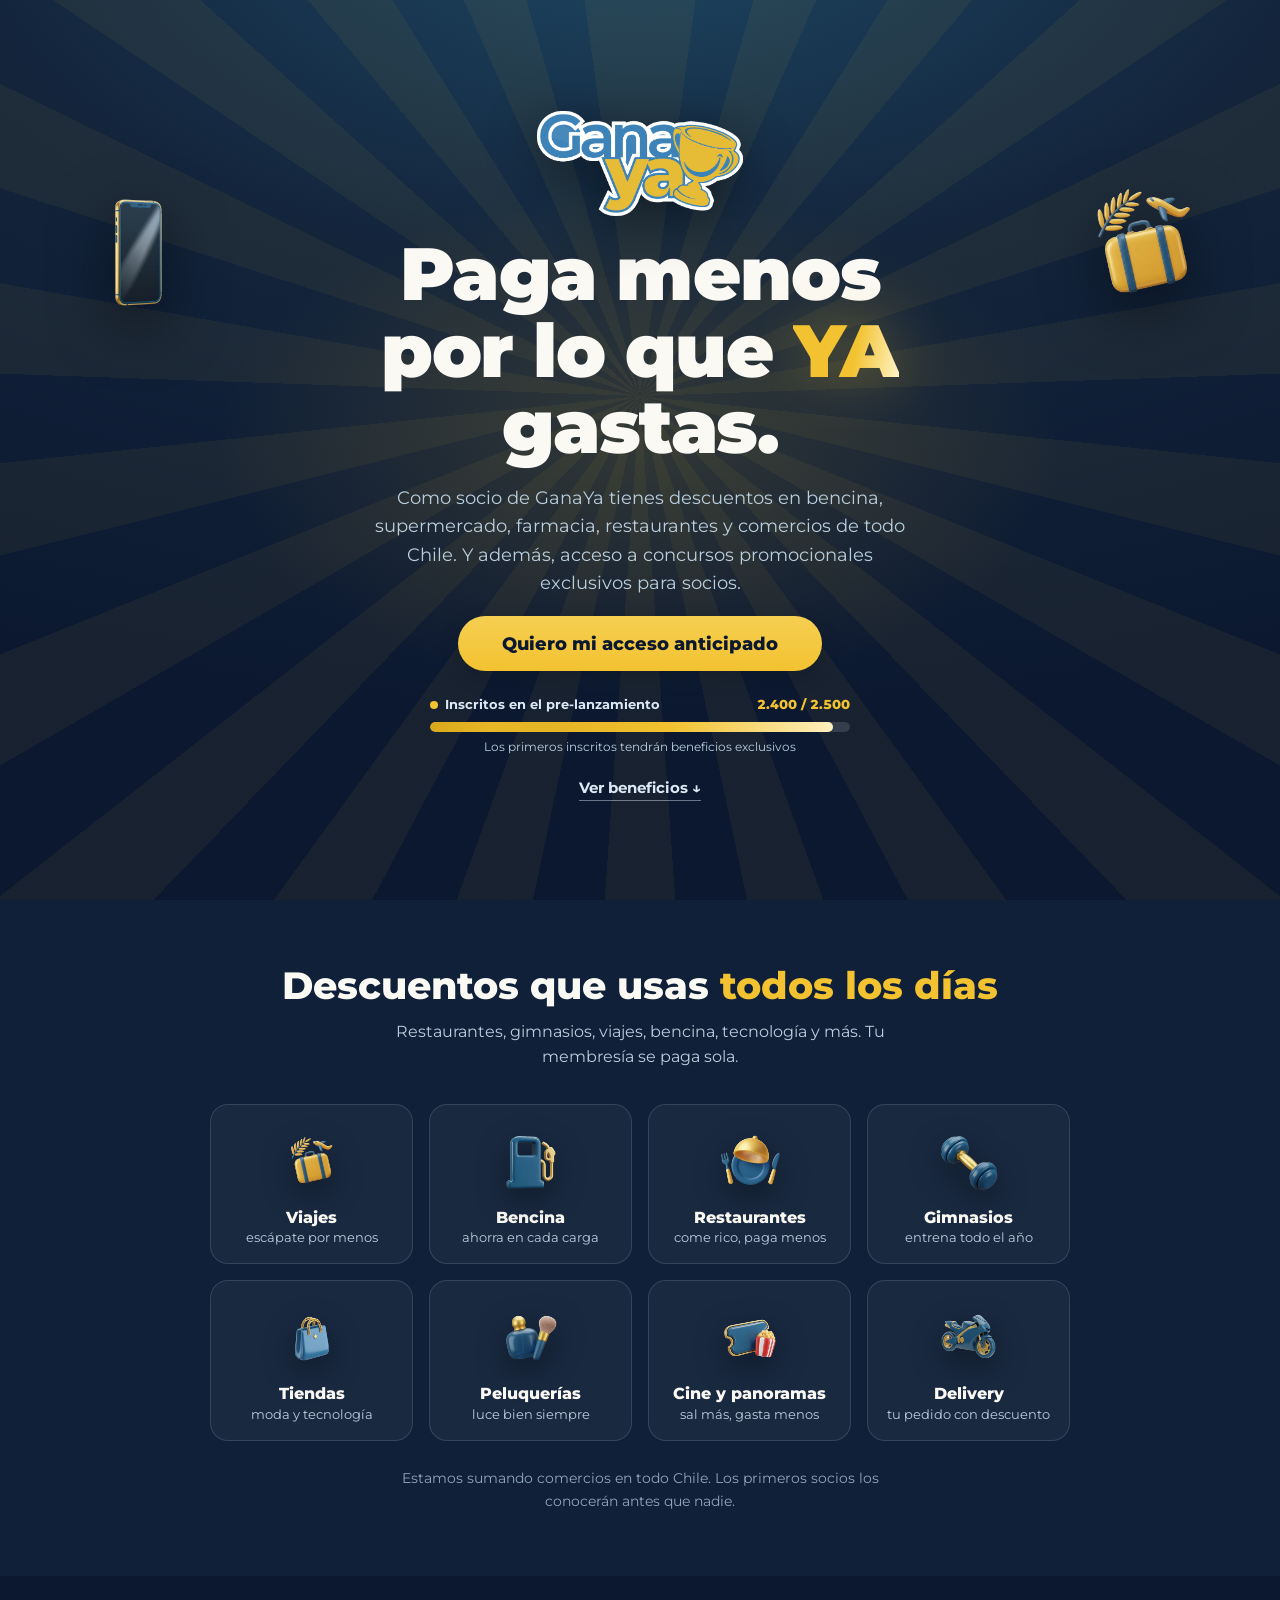
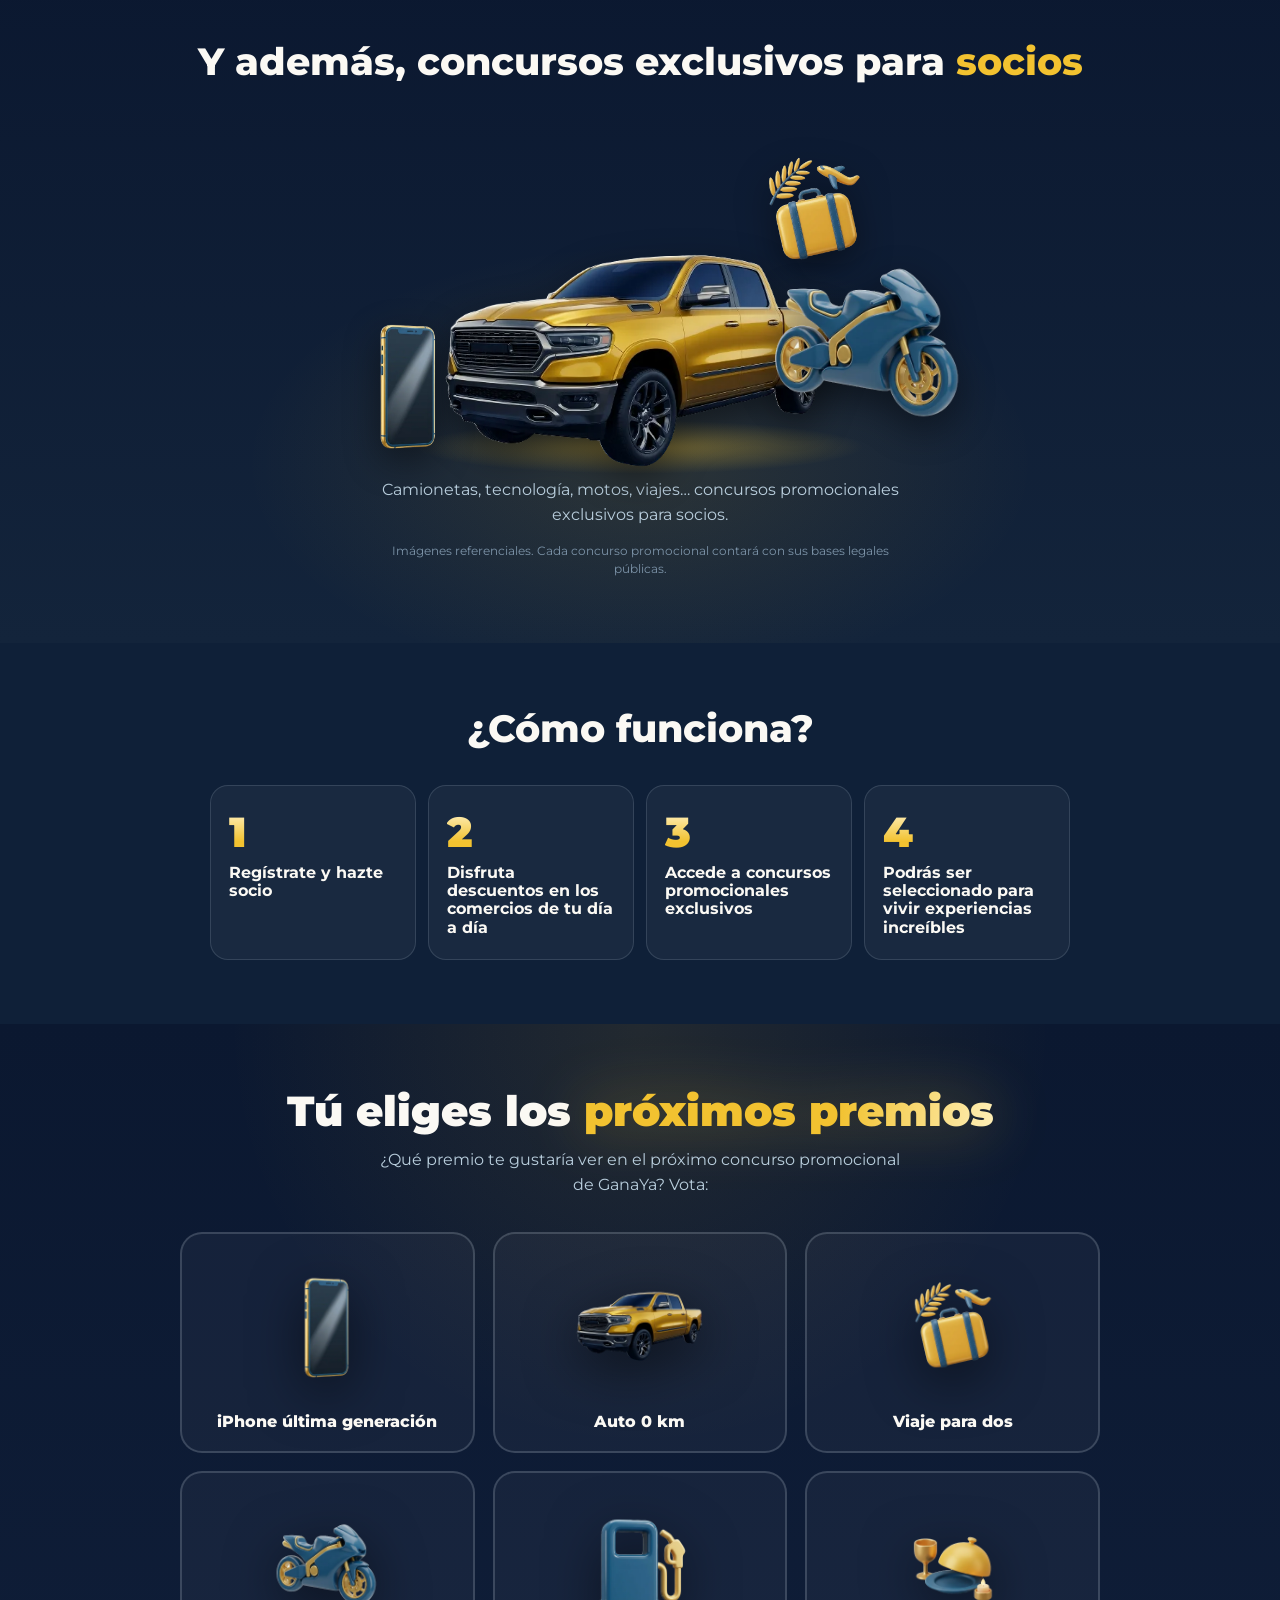
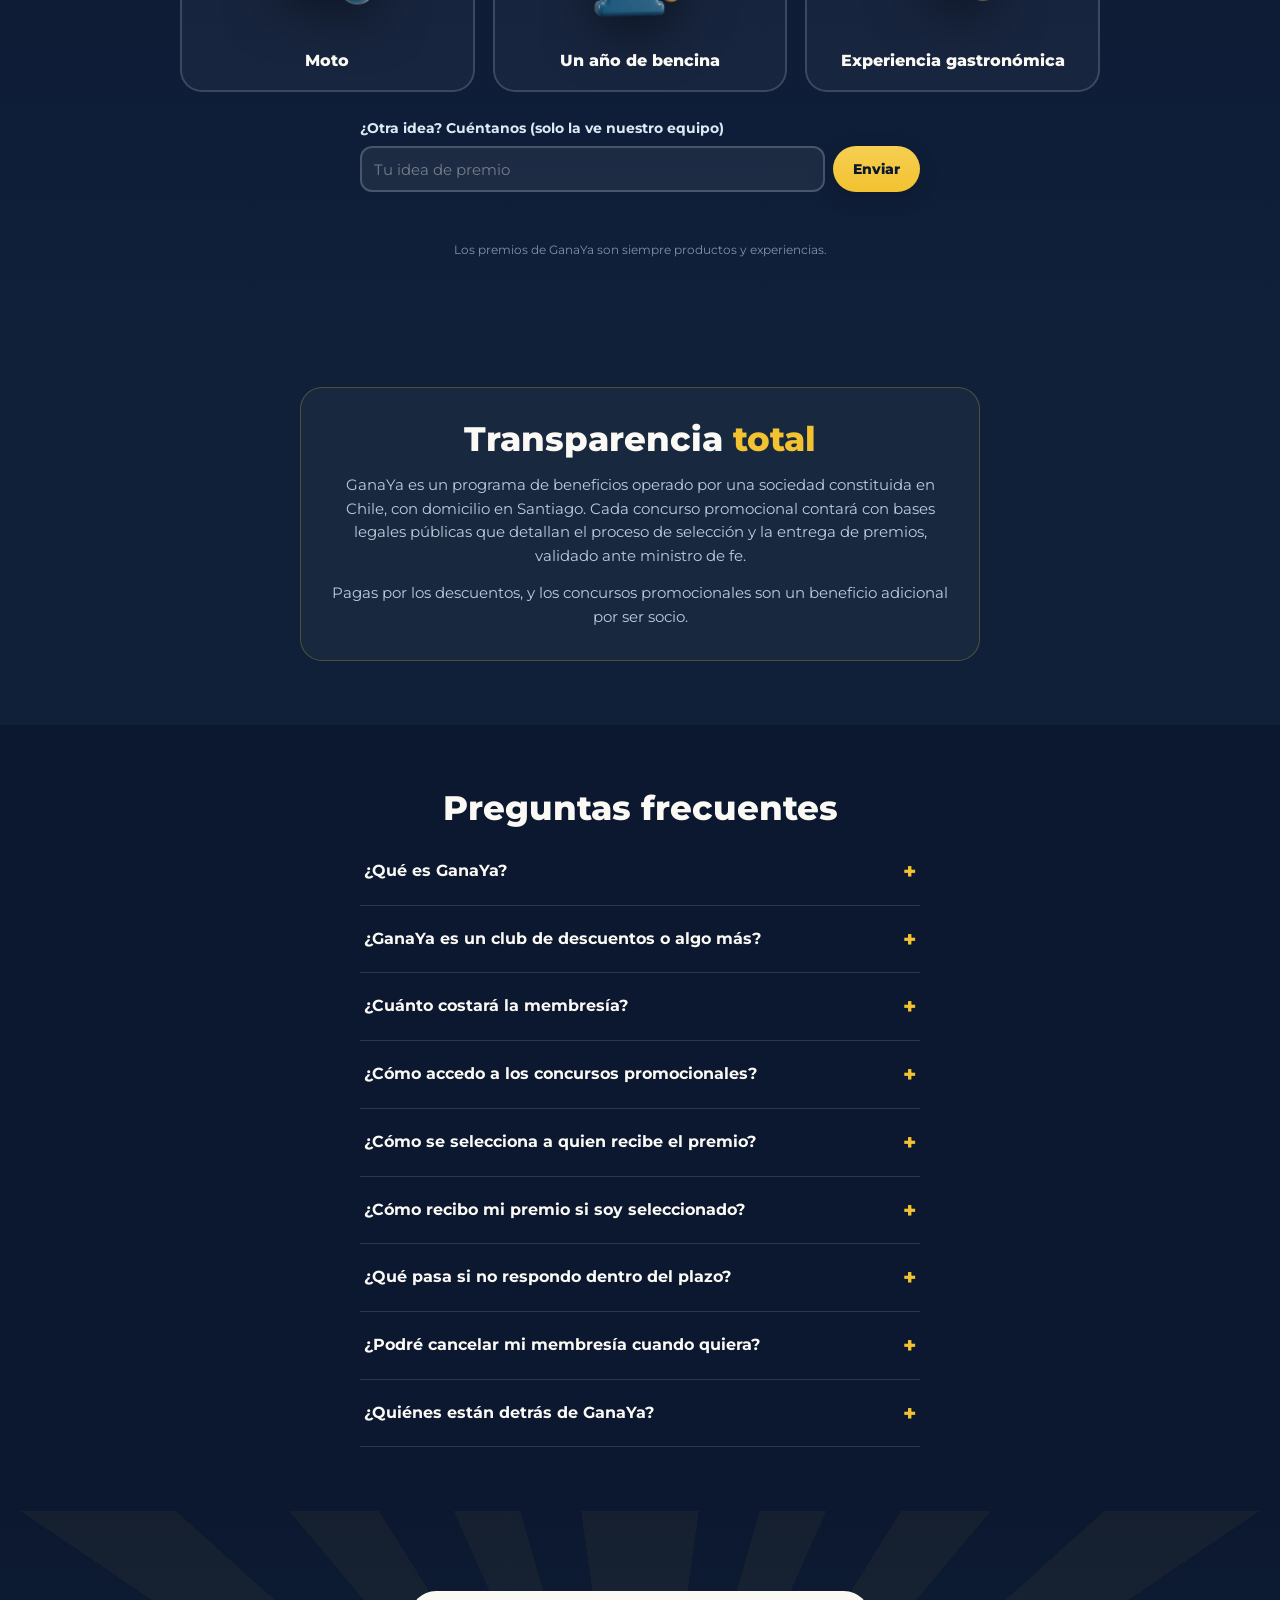
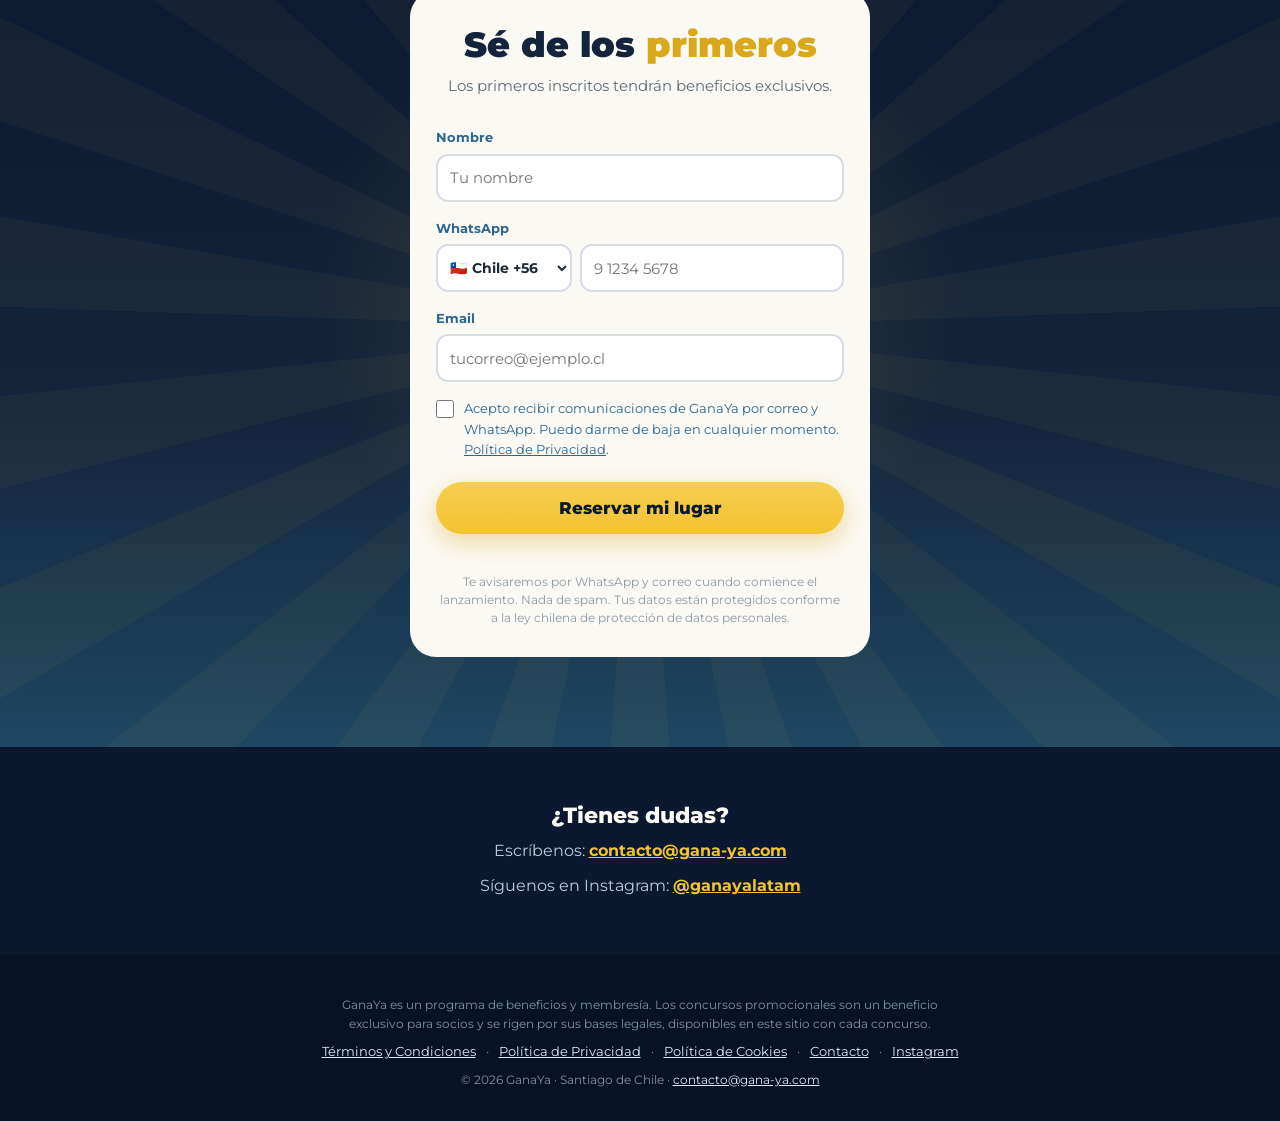
==== index.html @ 5a5f9841 "FAQ: precios 9.990 / 16.990 / 19.990 Co-Authored-By: Claude Opus 5.5 <noreply@anthropic.com>" ====
<!doctype html>
<html lang="es-CL">
<head>
  <meta charset="utf-8">
  <meta name="viewport" content="width=device-width, initial-scale=1">
  <title>GanaYa · Paga menos por lo que ya gastas</title>
  <meta name="description" content="El club de beneficios que llega a Chile: descuentos de socio en bencina, supermercado, farmacia y restaurantes. Y concursos promocionales exclusivos.">
  <meta property="og:type" content="website">
  <meta property="og:title" content="GanaYa · Paga menos por lo que ya gastas">
  <meta property="og:description" content="Descuentos de socio todos los días en bencina, supermercado, farmacia y restaurantes. Y concursos promocionales exclusivos. Anótate a la lista de espera.">
  <meta property="og:image" content="https://gana-ya.com/assets/og.jpg">
  <meta property="og:url" content="https://gana-ya.com">
  <meta name="twitter:card" content="summary_large_image">
  <meta name="twitter:image" content="https://gana-ya.com/assets/og.jpg">
  <link rel="canonical" href="https://gana-ya.com/">
  <link rel="icon" type="image/png" sizes="32x32" href="assets/favicon.png">
  <link rel="apple-touch-icon" href="assets/favicon-180.png">
  <link rel="preconnect" href="https://fonts.googleapis.com">
  <link rel="preconnect" href="https://fonts.gstatic.com" crossorigin>
  <link href="https://fonts.googleapis.com/css2?family=Montserrat:wght@400;700;800;900&display=swap" rel="stylesheet">
  <link rel="stylesheet" href="styles.css">
  <script src="app.js" defer></script>
</head>
<body class="noche">

  <!-- 1. Hero -->
  <header class="hero" id="hero">
    <img class="flotante flotante-izq" src="assets/brand/premio-phone.webp" alt="" aria-hidden="true" loading="lazy">
    <img class="flotante flotante-der" src="assets/brand/premio-viaje.webp" alt="" aria-hidden="true" loading="lazy">
    <div class="hero-inner">
      <img class="hero-logo" src="assets/logo-blanco.png" alt="GanaYa">
      <h1>Paga menos<br>por lo que <span class="ya">YA</span> gastas.</h1>
      <p class="hero-sub">Como socio de GanaYa tienes descuentos en bencina,
        supermercado, farmacia, restaurantes y comercios de todo Chile. Y además,
        acceso a concursos promocionales exclusivos para socios.</p>
      <button class="cta cta-hero cta-shine" type="button">Quiero mi acceso anticipado</button>
      <div class="jauge">
        <div class="jauge-top">
          <span class="jauge-label"><span class="jauge-dot" aria-hidden="true"></span>Inscritos en el pre-lanzamiento</span>
          <span class="jauge-num" id="jauge-num">2.400 / 2.500</span>
        </div>
        <div class="jauge-track"><div class="jauge-fill" id="jauge-fill" style="width:96%"></div></div>
        <p class="jauge-estado" id="jauge-estado">Los primeros inscritos tendrán beneficios exclusivos</p>
      </div>
      <a class="link-secundario" href="#beneficios">Ver beneficios ↓</a>
    </div>
  </header>

  <!-- 2. Descuentos -->
  <section data-reveal class="descuentos" id="beneficios">
    <h2>Descuentos que usas <span class="oro">todos los días</span></h2>
    <p class="lead">Restaurantes, gimnasios, viajes, bencina, tecnología y más.
      Tu membresía se paga sola.</p>
    <div class="grid-cats">
      <article class="cat"><img class="cat-img" src="assets/brand/premio-viaje.webp" alt="" loading="lazy"><h3>Viajes</h3><p>escápate por menos</p></article>
      <article class="cat"><img class="cat-img" src="assets/brand/premio-bencina.webp" alt="" loading="lazy"><h3>Bencina</h3><p>ahorra en cada carga</p></article>
      <article class="cat"><img class="cat-img" src="assets/brand/cat-gastronomia.webp" alt="" loading="lazy"><h3>Restaurantes</h3><p>come rico, paga menos</p></article>
      <article class="cat"><img class="cat-img" src="assets/brand/cat-deporte.webp" alt="" loading="lazy"><h3>Gimnasios</h3><p>entrena todo el año</p></article>
      <article class="cat"><img class="cat-img" src="assets/brand/cat-tiendas.webp" alt="" loading="lazy"><h3>Tiendas</h3><p>moda y tecnología</p></article>
      <article class="cat"><img class="cat-img" src="assets/brand/cat-belleza.webp" alt="" loading="lazy"><h3>Peluquerías</h3><p>luce bien siempre</p></article>
      <article class="cat"><img class="cat-img" src="assets/brand/cat-entretenimiento.webp" alt="" loading="lazy"><h3>Cine y panoramas</h3><p>sal más, gasta menos</p></article>
      <article class="cat"><img class="cat-img" src="assets/brand/premio-moto.webp" alt="" loading="lazy"><h3>Delivery</h3><p>tu pedido con descuento</p></article>
    </div>
    <p class="transition">Estamos sumando comercios en todo Chile. Los primeros
      socios los conocerán antes que nadie.</p>
  </section>

  <!-- 3. Premios aspiracionales -->
  <section data-reveal class="premios">
    <h2>Y además, concursos exclusivos para <span class="oro">socios</span></h2>
    <div class="premios-escena" role="img" aria-label="Premios referenciales: camioneta 0 km, smartphone, moto y viajes">
      <span class="premios-glow" aria-hidden="true"></span>
      <img class="escena-phone" src="assets/brand/premio-phone.webp" alt="">
      <img class="escena-viaje" src="assets/brand/premio-viaje.webp" alt="">
      <img class="escena-auto" src="assets/brand/premio-auto.webp" alt="">
      <img class="escena-moto" src="assets/brand/premio-moto.webp" alt="">
    </div>
    <p>Camionetas, tecnología, motos, viajes… concursos promocionales exclusivos
      para socios.</p>
    <p class="ref">Imágenes referenciales. Cada concurso promocional contará con sus
      bases legales públicas.</p>
  </section>

  <!-- 4. Cómo funciona -->
  <section data-reveal class="como">
    <h2>¿Cómo funciona?</h2>
    <div class="grid-como">
      <article><span class="num">1</span><h3>Regístrate y hazte socio</h3></article>
      <article><span class="num">2</span><h3>Disfruta descuentos en los comercios de tu día a día</h3></article>
      <article><span class="num">3</span><h3>Accede a concursos promocionales exclusivos</h3></article>
      <article><span class="num">4</span><h3>Podrás ser seleccionado para vivir experiencias increíbles</h3></article>
    </div>
  </section>

  <!-- 5. Vote premios -->
  <section data-reveal class="voto" id="voto">
    <h2>Tú eliges los <span class="ya">próximos premios</span></h2>
    <p class="lead">¿Qué premio te gustaría ver en el próximo concurso promocional de
      GanaYa? Vota:</p>
    <div class="grid-voto" id="grid-voto">
      <button class="opcion" data-premio="iPhone última generación"><span class="halo" aria-hidden="true"></span><span class="check" aria-hidden="true">✓</span><img class="opcion-img" src="assets/brand/premio-phone.webp" alt="" loading="lazy"><span class="opcion-label">iPhone última generación</span></button>
      <button class="opcion" data-premio="Auto 0 km"><span class="halo" aria-hidden="true"></span><span class="check" aria-hidden="true">✓</span><img class="opcion-img" src="assets/brand/premio-auto.webp" alt="" loading="lazy"><span class="opcion-label">Auto 0 km</span></button>
      <button class="opcion" data-premio="Viaje para dos"><span class="halo" aria-hidden="true"></span><span class="check" aria-hidden="true">✓</span><img class="opcion-img" src="assets/brand/premio-viaje.webp" alt="" loading="lazy"><span class="opcion-label">Viaje para dos</span></button>
      <button class="opcion" data-premio="Moto"><span class="halo" aria-hidden="true"></span><span class="check" aria-hidden="true">✓</span><img class="opcion-img" src="assets/brand/premio-moto.webp" alt="" loading="lazy"><span class="opcion-label">Moto</span></button>
      <button class="opcion" data-premio="Año de bencina"><span class="halo" aria-hidden="true"></span><span class="check" aria-hidden="true">✓</span><img class="opcion-img" src="assets/brand/premio-bencina.webp" alt="" loading="lazy"><span class="opcion-label">Un año de bencina</span></button>
      <button class="opcion" data-premio="Experiencia gastronómica"><span class="halo" aria-hidden="true"></span><span class="check" aria-hidden="true">✓</span><img class="opcion-img" src="assets/brand/premio-gastronomia.webp" alt="" loading="lazy"><span class="opcion-label">Experiencia gastronómica</span></button>
    </div>
    <div class="otra-idea" id="otra-idea-box">
      <label for="otra-idea">¿Otra idea? Cuéntanos (solo la ve nuestro equipo)</label>
      <div class="fila-idea">
        <input id="otra-idea" type="text" maxlength="80" placeholder="Tu idea de premio">
        <button class="cta cta-mini" id="btn-idea" type="button">Enviar</button>
      </div>
    </div>
    <p id="voto-msg" role="status"></p>
    <p class="ref">Los premios de GanaYa son siempre productos y experiencias.</p>
  </section>

  <!-- 6. Transparencia -->
  <section data-reveal class="transparencia">
    <div class="transparencia-card">
      <h2>Transparencia <span class="oro">total</span></h2>
      <p>GanaYa es un programa de beneficios operado por una sociedad constituida en
        Chile, con domicilio en Santiago. Cada concurso promocional contará con bases
        legales públicas que detallan el proceso de selección y la entrega de premios,
        validado ante ministro de fe.</p>
      <p>Pagas por los descuentos, y los concursos promocionales son
        un beneficio adicional por ser socio.</p>
    </div>
  </section>

  <!-- 7. FAQ -->
  <section data-reveal class="faq">
    <h2>Preguntas frecuentes</h2>
    <details>
      <summary>¿Qué es GanaYa?</summary>
      <p>Un club de beneficios: una membresía que te da descuentos en comercios de todo
        Chile (restaurantes, gimnasios, viajes, bencina y más) y, además, acceso a
        concursos promocionales exclusivos para socios.</p>
    </details>
    <details>
      <summary>¿GanaYa es un club de descuentos o algo más?</summary>
      <p>Es un club de descuentos. Pagas por los descuentos que usas todos los días
        y los concursos promocionales vienen incluidos por ser socio, regidos por
        bases legales públicas.</p>
    </details>
    <details>
      <summary>¿Cuánto costará la membresía?</summary>
      <p>Hay tres planes, sin permanencia: Socio Básico a $9.990 al mes, Socio Plata a
        $16.990 y Socio Oro a $19.990. Con el pago anual tienes 2 meses de regalo.</p>
    </details>
    <details>
      <summary>¿Cómo accedo a los concursos promocionales?</summary>
      <p>Todos los socios activos acceden a los concursos promocionales, sin pagos
        adicionales. Ser socio es el único requisito.</p>
    </details>
    <details>
      <summary>¿Cómo se selecciona a quien recibe el premio?</summary>
      <p>Cada concurso promocional tiene bases legales públicas que detallan el proceso
        de selección, validado ante ministro de fe, y la fecha de anuncio.</p>
    </details>
    <details>
      <summary>¿Cómo recibo mi premio si soy seleccionado?</summary>
      <p>Te contactamos por los datos de tu cuenta y coordinamos la entrega según las
        bases legales del concurso. Cada entrega queda documentada.</p>
    </details>
    <details>
      <summary>¿Qué pasa si no respondo dentro del plazo?</summary>
      <p>Las bases legales de cada concurso definen el plazo de respuesta y el proceso
        si la persona seleccionada no responde.</p>
    </details>
    <details>
      <summary>¿Podré cancelar mi membresía cuando quiera?</summary>
      <p>Sí. La membresía se podrá cancelar en cualquier momento, sin ataduras.</p>
    </details>
    <details>
      <summary>¿Quiénes están detrás de GanaYa?</summary>
      <p>Una sociedad constituida en Chile, con domicilio en Santiago. Puedes
        escribirnos cuando quieras a
        <a href="mailto:contacto@gana-ya.com">contacto@gana-ya.com</a>.</p>
    </details>
  </section>

  <!-- 8. Formulaire -->
  <section data-reveal class="registro" id="registro">
    <div class="registro-card" id="registro-card">
      <h2>Sé de los <span class="dorado">primeros</span></h2>
      <p class="lead">Los primeros inscritos tendrán beneficios exclusivos.</p>
      <form id="form-registro" novalidate>
        <label for="nombre">Nombre</label>
        <input id="nombre" name="nombre" type="text" autocomplete="given-name" placeholder="Tu nombre">

        <label for="whatsapp">WhatsApp</label>
        <div class="tel">
          <select id="cc" class="prefijo-select" aria-label="Código de país"></select>
          <input id="whatsapp" name="whatsapp" type="tel" inputmode="numeric" autocomplete="tel-national" placeholder="9 1234 5678" required>
        </div>
        <p class="field-err" id="err-whatsapp" hidden>Revisa tu número (solo dígitos, sin el código de país)</p>

        <label for="email">Email</label>
        <input id="email" name="email" type="email" autocomplete="email" placeholder="tucorreo@ejemplo.cl" required>
        <p class="field-err" id="err-email" hidden>Revisa tu email</p>

        <label class="consent">
          <input id="consent" name="consent" type="checkbox" required>
          <span>Acepto recibir comunicaciones de GanaYa por correo y WhatsApp. Puedo
            darme de baja en cualquier momento.
            <a href="privacidad.html" target="_blank">Política de Privacidad</a>.</span>
        </label>
        <p class="field-err" id="err-consent" hidden>Necesitamos tu OK para avisarte</p>

        <input id="hp" name="hp" type="text" tabindex="-1" autocomplete="off" aria-hidden="true">

        <button class="cta cta-shine" type="submit">Reservar mi lugar</button>
        <p id="form-msg" role="status"></p>
        <p class="nota-form">Te avisaremos por WhatsApp y correo cuando comience el
          lanzamiento. Nada de spam. Tus datos están protegidos conforme a la ley chilena
          de protección de datos personales.</p>
      </form>
    </div>
  </section>

  <!-- 9. Contacto -->
  <section data-reveal class="contacto">
    <h2>¿Tienes dudas?</h2>
    <p>Escríbenos:
      <a href="mailto:contacto@gana-ya.com">contacto@gana-ya.com</a></p>
    <p>Síguenos en Instagram:
      <a href="https://www.instagram.com/ganayalatam" target="_blank" rel="noopener">@ganayalatam</a></p>
  </section>

  <!-- 10. Footer -->
  <footer>
    <p>GanaYa es un programa de beneficios y membresía. Los concursos promocionales
      son un beneficio exclusivo para socios y se rigen por sus bases legales,
      disponibles en este sitio con cada concurso.</p>
    <nav class="footer-links">
      <a href="terminos.html">Términos y Condiciones</a> ·
      <a href="privacidad.html">Política de Privacidad</a> ·
      <a href="cookies.html">Política de Cookies</a> ·
      <a href="mailto:contacto@gana-ya.com">Contacto</a> ·
      <a href="https://www.instagram.com/ganayalatam" target="_blank" rel="noopener">Instagram</a>
    </nav>
    <p>© 2026 GanaYa · Santiago de Chile · <a href="mailto:contacto@gana-ya.com">contacto@gana-ya.com</a></p>
  </footer>

  <!-- 0. Sticky CTA -->
  <div class="sticky-cta" id="sticky-cta" hidden>
    <button class="cta cta-sticky" type="button">Quiero mi acceso anticipado</button>
  </div>

  <canvas id="confetti" aria-hidden="true"></canvas>

</body>
</html>
---- styles.css ----
:root {
  --bleu: #3E86B8;
  --bleu-fonce: #2C6690;
  --bleu-nuit: #1E4763;
  --bleu-pale: #DCEAF5;
  --jaune: #F2C230;
  --jaune-fonce: #D9A81B;
  --creme: #FBF9F4;
  --encre: #1c2b36;
  /* Thème « Noche Dorada » (page d'accueil uniquement, via body.noche) */
  --noche-fondo: #0B1830;
  --noche-panel: #0F2038;
  --noche-texto: #FBF9F4;
  --noche-sub: #b9cedd;
  --noche-borde: rgba(220, 234, 245, 0.14);
}

* { margin: 0; padding: 0; box-sizing: border-box; }

html { scroll-behavior: smooth; }
@media (prefers-reduced-motion: reduce) {
  html { scroll-behavior: auto; }
}

body {
  font-family: "Montserrat", "Helvetica Neue", Arial, sans-serif;
  color: var(--encre);
  background: var(--creme);
  line-height: 1.55;
}

h1, h2, h3 { line-height: 1.15; }

section, header.hero { padding: 64px 20px; }

/* ============================================================
   Animations (désactivées via prefers-reduced-motion tout en bas)
   ============================================================ */
@keyframes shine { 0%, 55% { left: -60%; } 100% { left: 140%; } }
@keyframes shimmer { 0% { background-position: 150% 0; } 100% { background-position: -150% 0; } }
@keyframes raysSpin { from { transform: translate(-50%, -50%) rotate(0deg); } to { transform: translate(-50%, -50%) rotate(360deg); } }
@keyframes flota { 0%, 100% { transform: translateY(0); } 50% { transform: translateY(-14px); } }
@keyframes flotaIzq { 0%, 100% { transform: translateY(0) rotate(-7deg); } 50% { transform: translateY(-10px) rotate(-7deg); } }
@keyframes flotaDer { 0%, 100% { transform: translateY(0) rotate(6deg); } 50% { transform: translateY(-12px) rotate(6deg); } }
@keyframes glowPulse { 0%, 100% { box-shadow: 0 6px 26px rgba(242, 194, 48, 0.32); } 50% { box-shadow: 0 10px 52px rgba(242, 194, 48, 0.65); } }
@keyframes cardGlow {
  0%, 100% { box-shadow: 0 0 0 1px rgba(242, 194, 48, 0.35), 0 0 46px rgba(242, 194, 48, 0.22), 0 30px 60px rgba(0, 0, 0, 0.5); }
  50% { box-shadow: 0 0 0 1px rgba(242, 194, 48, 0.6), 0 0 90px rgba(242, 194, 48, 0.38), 0 30px 60px rgba(0, 0, 0, 0.5); }
}
@keyframes pulseDot { 0%, 100% { opacity: 1; } 50% { opacity: 0.35; } }
@keyframes jaugeSheen { 0% { transform: translateX(-100%); } 60%, 100% { transform: translateX(320%); } }

/* ============================================================
   Thème sombre de la landing (les pages légales restent claires)
   ============================================================ */
body.noche { background: var(--noche-fondo); color: var(--noche-texto); }
body.noche h2 { color: var(--noche-texto); }
.oro { color: var(--jaune); }
.dorado { color: var(--jaune-fonce); }

/* ---------- Hero ---------- */
.noche .hero {
  position: relative;
  overflow: hidden;
  min-height: 100svh;
  display: flex;
  flex-direction: column;
  align-items: center;
  justify-content: center;
  text-align: center;
  background: radial-gradient(ellipse 120% 90% at 50% -10%, var(--bleu-nuit) 0%, #13243B 45%, var(--noche-fondo) 100%);
  color: var(--noche-texto);
  padding-top: 56px;
  padding-bottom: 46px;
}
.noche .hero::before {
  content: "";
  position: absolute;
  left: 50%; top: 44%;
  width: 200vmax; height: 200vmax;
  transform: translate(-50%, -50%);
  background: repeating-conic-gradient(from 0deg at 50% 50%,
    rgba(242, 194, 48, 0.055) 0deg 8deg, transparent 8deg 16deg);
  animation: raysSpin 120s linear infinite;
  pointer-events: none;
}
.noche .hero::after {
  content: "";
  position: absolute;
  left: 50%; top: 16%;
  width: 1000px; height: 600px;
  transform: translateX(-50%);
  background: radial-gradient(ellipse at center, rgba(242, 194, 48, 0.15), transparent 60%);
  pointer-events: none;
}

.hero-inner {
  position: relative;
  z-index: 1;
  display: flex;
  flex-direction: column;
  align-items: center;
  gap: 18px;
  max-width: 720px;
  width: 100%;
}

.noche .hero-logo {
  width: min(210px, 52vw); height: auto;
  filter: drop-shadow(0 10px 26px rgba(0, 0, 0, 0.45));
}

.noche .hero h1 {
  font-size: clamp(2.5rem, 10.5vw, 4.6rem);
  font-weight: 900;
  letter-spacing: -0.02em;
  line-height: 1.04;
}
.noche .ya {
  background: linear-gradient(100deg, var(--jaune) 25%, #fff3c4 42%, var(--jaune) 58%);
  background-size: 250% 100%;
  -webkit-background-clip: text;
  background-clip: text;
  color: transparent;
  animation: shimmer 3.2s linear infinite;
  filter: drop-shadow(0 0 30px rgba(242, 194, 48, 0.4));
}

.noche .hero-sub { max-width: 560px; font-size: clamp(0.98rem, 3.4vw, 1.15rem); color: var(--noche-sub); }

/* Premio central flottant */
.hero-premio { position: relative; width: min(460px, 88vw); margin: 2px 0 -4px; }
.hero-premio img {
  position: relative; display: block; width: 100%; height: auto;
  margin: -20% 0 -26%;
  animation: flota 8s ease-in-out infinite;
  filter: drop-shadow(0 18px 26px rgba(0, 0, 0, 0.5));
}
.hero-premio-glow {
  position: absolute; left: 50%; bottom: -14px;
  width: 72%; height: 52px;
  transform: translateX(-50%);
  background: radial-gradient(ellipse at center, rgba(242, 194, 48, 0.42), transparent 65%);
  pointer-events: none;
}

/* Premios flottants sur les côtés (desktop) */
.flotante { display: none; }
@media (min-width: 900px) {
  .flotante {
    display: block; position: absolute; z-index: 0;
    filter: drop-shadow(0 18px 30px rgba(0, 0, 0, 0.5));
    pointer-events: none;
  }
  .flotante-izq { left: 5%; top: 20%; width: 150px; animation: flotaIzq 7s ease-in-out infinite; }
  .flotante-der { right: 4%; top: 18%; width: 170px; animation: flotaDer 8s ease-in-out 1s infinite; }
}

/* ---------- Jauge lugares de pre-lanzamiento ---------- */
.jauge { width: min(420px, 86vw); display: flex; flex-direction: column; gap: 7px; margin-top: 6px; }
.jauge-top { display: flex; justify-content: space-between; align-items: baseline; font-size: 0.8rem; }
.jauge-label { font-weight: 700; color: var(--bleu-pale); display: flex; align-items: center; gap: 7px; }
.jauge-dot {
  width: 8px; height: 8px; border-radius: 50%; background: var(--jaune);
  animation: pulseDot 1.6s ease-in-out infinite;
}
.jauge-num { font-weight: 800; color: var(--jaune); font-variant-numeric: tabular-nums; }
.jauge-track {
  position: relative; height: 10px; border-radius: 999px;
  background: rgba(220, 234, 245, 0.14); overflow: hidden;
}
.jauge-fill {
  height: 100%; width: 0%; border-radius: 999px;
  background: linear-gradient(90deg, var(--jaune-fonce), var(--jaune) 60%, #fff0bd);
  transition: width 1.8s cubic-bezier(0.22, 1, 0.36, 1);
}
/* Reflet doré qui balaye la barre tant qu'elle attend le vrai compteur */
.jauge-track::after {
  content: "";
  position: absolute; top: 0; bottom: 0; left: 0; width: 30%;
  background: linear-gradient(105deg, transparent, rgba(242, 194, 48, 0.45), transparent);
  animation: jaugeSheen 2.6s ease-in-out infinite;
}
.jauge-estado { font-size: 0.72rem; color: var(--noche-sub); text-align: center; }

/* ---------- CTA ---------- */
.cta {
  display: inline-block;
  background: linear-gradient(180deg, #f6cf52, var(--jaune));
  color: var(--noche-fondo);
  font-family: inherit;
  font-size: 1.05rem;
  font-weight: 800;
  border: none;
  border-radius: 999px;
  padding: 16px 36px;
  cursor: pointer;
  box-shadow: 0 6px 20px rgba(0, 0, 0, 0.18);
  transition: filter 0.15s ease, transform 0.15s ease;
}
.cta:hover { filter: brightness(1.07); transform: translateY(-1px); }
.cta:active { transform: scale(0.96); }
.cta:focus-visible { outline: 3px solid #fff; outline-offset: 3px; }
.cta:disabled { opacity: 0.7; cursor: default; }

.cta-hero {
  font-size: clamp(0.98rem, 3.8vw, 1.12rem);
  padding: 17px clamp(22px, 6vw, 44px);
  max-width: 100%;
  white-space: normal;
  animation: glowPulse 2.8s ease-in-out infinite;
}

/* Balayage lumineux périodique */
.cta-shine { position: relative; overflow: hidden; }
.cta-shine::before {
  content: "";
  position: absolute; top: 0; bottom: 0; left: -60%; width: 45%;
  background: linear-gradient(105deg, transparent, rgba(255, 255, 255, 0.65), transparent);
  transform: skewX(-20deg);
  animation: shine 3.2s ease-in-out infinite;
}

/* ---------- Lien secondaire hero ---------- */
.noche .link-secundario {
  color: var(--bleu-pale); font-size: 0.92rem; font-weight: 700;
  text-decoration: none; border-bottom: 1px solid rgba(220, 234, 245, 0.45);
  margin-top: 2px;
}
.noche .link-secundario:hover { color: var(--jaune); }

/* ---------- Descuentos ---------- */
.noche .descuentos { background: var(--noche-panel); text-align: center; }
.noche .descuentos h2 { font-size: clamp(1.6rem, 5.5vw, 2.4rem); font-weight: 800; }
.noche .descuentos .lead { margin: 12px auto 0; max-width: 540px; color: var(--noche-sub); }

.grid-cats {
  display: grid;
  grid-template-columns: repeat(2, 1fr);
  gap: 12px;
  max-width: 860px;
  margin: 34px auto 0;
}
.noche .cat {
  background: rgba(255, 255, 255, 0.045);
  border: 1px solid var(--noche-borde);
  border-radius: 18px;
  padding: 20px 12px 16px;
  transition: transform 0.25s ease, border-color 0.25s ease;
}
.noche .cat:hover { transform: translateY(-6px); border-color: rgba(242, 194, 48, 0.55); }
.cat-img {
  display: block; width: 76px; height: 76px; object-fit: contain; margin: 0 auto 8px;
  filter: drop-shadow(0 10px 16px rgba(0, 0, 0, 0.4));
}
.noche .cat h3 { font-size: 1rem; font-weight: 800; color: var(--noche-texto); }
.noche .cat p { font-size: 0.82rem; color: var(--noche-sub); }

.noche .transition { margin: 26px auto 0; max-width: 520px; font-size: 0.9rem; font-weight: 400; color: #8fa5b8; }

/* ---------- Premios ---------- */
.noche .premios {
  position: relative; overflow: hidden;
  background: linear-gradient(180deg, var(--noche-fondo), #13243B);
  text-align: center;
  color: var(--noche-texto);
}
.noche .premios h2 { position: relative; font-size: clamp(1.6rem, 5.5vw, 2.4rem); font-weight: 800; }
.noche .premios p { position: relative; max-width: 520px; margin: 12px auto 0; color: var(--noche-sub); font-weight: 400; }
.noche .premios .ref { font-size: 0.75rem; color: #7c93a8; margin-top: 14px; }

.premios-glow {
  position: absolute; left: 50%; top: 30%;
  width: 900px; height: 500px;
  transform: translateX(-50%);
  background: radial-gradient(ellipse at center, rgba(242, 194, 48, 0.12), transparent 62%);
  pointer-events: none;
}
.premios-escena {
  position: relative;
  max-width: 760px;
  margin: 22px auto 0;
  height: clamp(260px, 50vw, 360px);
}
.premios-escena::after {
  content: "";
  position: absolute; left: 0; right: 0; bottom: -10px;
  width: 64%; height: 58px; margin: 0 auto;
  background: radial-gradient(ellipse at center, rgba(242, 194, 48, 0.4), transparent 65%);
}
.premios-escena img { position: absolute; pointer-events: none; filter: drop-shadow(0 12px 18px rgba(0, 0, 0, 0.45)); }
.escena-phone { left: 8%; bottom: -3%; width: 23%; min-width: 80px; z-index: 3; animation: flotaIzq 7s ease-in-out 0.5s infinite; }
.escena-viaje { right: 16%; top: 7%; width: 22%; min-width: 78px; animation: flotaDer 8s ease-in-out 0.8s infinite; }
.escena-auto { left: 0; right: 0; bottom: -34%; height: 120%; width: auto; margin: 0 auto; z-index: 2; animation: flota 9s ease-in-out infinite; filter: drop-shadow(0 16px 22px rgba(0, 0, 0, 0.45)); }
.escena-moto { right: 3%; bottom: -4%; width: 34%; min-width: 110px; z-index: 3; animation: flotaDer 8s ease-in-out 1.4s infinite; }

/* ---------- Cómo funciona ---------- */
.noche .como { background: var(--noche-panel); text-align: center; }
.noche .como h2 { font-size: clamp(1.6rem, 5.5vw, 2.4rem); font-weight: 800; margin-bottom: 0; }
.grid-como { display: grid; gap: 12px; max-width: 860px; margin: 34px auto 0; }
.noche .grid-como article {
  background: rgba(255, 255, 255, 0.045);
  border: 1px solid var(--noche-borde);
  border-radius: 18px;
  padding: 26px 18px 22px;
  text-align: left;
  display: flex; flex-direction: column; gap: 10px;
}
.noche .num {
  width: auto; height: auto; border-radius: 0; background: none; margin-bottom: 0;
  display: block;
  font-size: 2.6rem; font-weight: 900; line-height: 1;
  background: linear-gradient(180deg, #fff0bd, var(--jaune) 70%);
  -webkit-background-clip: text;
  background-clip: text;
  color: transparent;
}
.noche .grid-como h3 { font-size: 1rem; font-weight: 700; color: var(--noche-texto); }

/* ---------- Vote premios ---------- */
.noche .voto {
  position: relative; overflow: hidden;
  background: linear-gradient(180deg, var(--noche-fondo) 0%, #101f3a 100%);
  text-align: center;
}
.noche .voto::before {
  content: "";
  position: absolute; left: 50%; top: 0;
  width: 900px; height: 460px;
  transform: translateX(-50%);
  background: radial-gradient(ellipse at top, rgba(242, 194, 48, 0.10), transparent 65%);
  pointer-events: none;
}
.noche .voto > * { position: relative; }
.noche .voto h2 { font-size: clamp(1.7rem, 6vw, 2.6rem); font-weight: 900; }
.noche .voto .lead { margin: 12px auto 0; max-width: 520px; color: var(--noche-sub); }

.grid-voto {
  display: grid;
  grid-template-columns: 1fr;
  gap: 14px;
  max-width: 920px;
  margin: 34px auto 0;
}
.noche .opcion {
  position: relative; overflow: hidden;
  background: rgba(255, 255, 255, 0.04);
  border: 2px solid rgba(220, 234, 245, 0.18);
  border-radius: 22px;
  padding: 26px 14px 20px;
  font-family: inherit; font-size: 1rem; font-weight: 800;
  color: var(--noche-texto);
  cursor: pointer;
  display: flex; flex-direction: column; align-items: center; gap: 12px;
  text-align: center;
  transition: transform 0.2s ease, box-shadow 0.2s ease, border-color 0.2s ease,
    background 0.2s ease, opacity 0.2s ease;
}
.noche .opcion:hover { border-color: rgba(242, 194, 48, 0.8); }
.noche .opcion .halo {
  position: absolute; left: 50%; top: 38%;
  width: 240px; height: 240px;
  transform: translate(-50%, -50%);
  background: radial-gradient(circle, rgba(242, 194, 48, 0.28), transparent 65%);
  opacity: 0; transition: opacity 0.3s ease;
  pointer-events: none;
}
.noche .opcion:hover .halo { opacity: 1; }
.noche .opcion .check {
  position: absolute; top: 12px; right: 12px;
  width: 30px; height: 30px; border-radius: 50%;
  background: var(--jaune); color: var(--noche-fondo);
  font-weight: 900; font-size: 1rem;
  display: grid; place-items: center;
  opacity: 0; transform: scale(0.4);
  transition: opacity 0.25s ease, transform 0.25s ease;
  z-index: 2;
}
.opcion-img {
  position: relative;
  width: 140px; height: 140px; object-fit: contain; flex: 0 0 auto;
  filter: drop-shadow(0 14px 26px rgba(0, 0, 0, 0.5));
}
.opcion-label { position: relative; }
.noche .opcion.elegida {
  border-color: var(--jaune);
  background: rgba(242, 194, 48, 0.10);
  box-shadow: 0 0 0 4px rgba(242, 194, 48, 0.18), 0 0 60px rgba(242, 194, 48, 0.4);
  opacity: 1;
}
.noche .opcion.elegida .halo { opacity: 1; }
.noche .opcion.elegida .check { opacity: 1; transform: scale(1); }
.noche .opcion:disabled { cursor: default; }
.noche .opcion:disabled:not(.elegida) { opacity: 0.35; }

.otra-idea { max-width: 560px; margin: 24px auto 0; text-align: left; }
.noche .otra-idea label { font-size: 0.85rem; font-weight: 700; color: var(--bleu-pale); }
.fila-idea { display: flex; gap: 8px; margin-top: 6px; }
.noche .fila-idea input {
  flex: 1; min-width: 0; height: 46px;
  border: 2px solid rgba(220, 234, 245, 0.22); border-radius: 12px;
  padding: 0 12px; font-family: inherit; font-size: 0.95rem;
  background: rgba(255, 255, 255, 0.06); color: var(--noche-texto);
}
.noche .fila-idea input::placeholder { color: rgba(251, 249, 244, 0.4); }
.noche .fila-idea input:focus-visible { outline: none; border-color: var(--jaune); }
.cta-mini { padding: 10px 20px; font-size: 0.9rem; }

.noche #voto-msg { margin-top: 18px; font-weight: 700; color: var(--jaune); min-height: 1.4em; }
.noche .voto .ref { font-size: 0.75rem; color: #7c93a8; opacity: 1; margin-top: 8px; }

/* ---------- Transparencia ---------- */
.noche .transparencia { background: var(--noche-panel); text-align: center; }
.transparencia-card {
  max-width: 680px; margin: 0 auto;
  background: rgba(255, 255, 255, 0.04);
  border: 1px solid rgba(242, 194, 48, 0.25);
  border-radius: 22px;
  padding: 32px 24px;
}
.noche .transparencia h2 { font-size: clamp(1.5rem, 5vw, 2.1rem); font-weight: 800; }
.noche .transparencia p { margin: 14px auto 0; color: var(--noche-sub); font-size: 0.95rem; }

/* ---------- FAQ ---------- */
.noche .faq { background: var(--noche-fondo); }
.faq { max-width: 640px; margin: 0 auto; }
.noche .faq h2 { font-size: clamp(1.5rem, 5vw, 2.1rem); font-weight: 800; text-align: center; margin-bottom: 10px; }
.noche .faq details {
  background: none; border-radius: 0; padding: 0; margin-bottom: 0;
  box-shadow: none;
  border-bottom: 1px solid rgba(220, 234, 245, 0.15);
}
.noche .faq summary {
  cursor: pointer; font-weight: 700; color: var(--noche-texto);
  padding: 16px 4px;
  list-style: none;
  display: flex; justify-content: space-between; align-items: center; gap: 12px;
}
.noche .faq summary::-webkit-details-marker { display: none; }
.noche .faq summary::after {
  content: "+"; color: var(--jaune); font-size: 1.4rem; font-weight: 800;
  flex-shrink: 0; transition: transform 0.25s ease;
}
.noche .faq details[open] summary::after { transform: rotate(45deg); }
.noche .faq details p { margin: 0 4px 16px; color: var(--noche-sub); font-size: 0.95rem; }
.noche .faq a { color: var(--jaune); }

/* ---------- Formulaire : LE moment ---------- */
.noche .registro {
  position: relative; overflow: hidden;
  background: linear-gradient(180deg, var(--noche-fondo), #13243B 60%, var(--bleu-nuit));
  padding-top: 80px; padding-bottom: 90px;
  text-align: center;
}
.noche .registro::before {
  content: "";
  position: absolute; left: 50%; top: 50%;
  width: 160vmax; height: 160vmax;
  transform: translate(-50%, -50%);
  background: repeating-conic-gradient(from 0deg at 50% 50%,
    rgba(242, 194, 48, 0.045) 0deg 8deg, transparent 8deg 16deg);
  animation: raysSpin 140s linear infinite;
  pointer-events: none;
}
.noche .registro::after {
  content: "";
  position: absolute; left: 50%; top: 46%;
  width: 760px; height: 760px;
  transform: translate(-50%, -50%);
  background: radial-gradient(circle, rgba(242, 194, 48, 0.16), transparent 60%);
  pointer-events: none;
}
.registro-card {
  position: relative; z-index: 1;
  max-width: 460px; margin: 0 auto;
  background: var(--creme); color: var(--encre);
  border-radius: 26px;
  padding: 34px 26px 30px;
  text-align: left;
  animation: cardGlow 3.2s ease-in-out infinite;
}
.noche .registro-card h2 {
  font-size: clamp(1.7rem, 6vw, 2.2rem); font-weight: 900;
  color: #13243B; text-align: center;
}
.registro-card .lead { margin: 8px 0 0; color: #5b6b76; font-size: 0.95rem; text-align: center; }

#form-registro { display: flex; flex-direction: column; gap: 6px; margin-top: 20px; text-align: left; }
#form-registro label { font-weight: 700; font-size: 0.82rem; color: var(--bleu-fonce); margin-top: 10px; }
#form-registro input[type="text"],
#form-registro input[type="email"],
#form-registro input[type="tel"] {
  height: 48px; border: 2px solid #d5dee5; border-radius: 12px;
  padding: 0 12px; font-family: inherit; font-size: 0.95rem; width: 100%;
  background: #fff; color: var(--encre);
}
#form-registro input:focus-visible {
  outline: none; border-color: var(--jaune);
  box-shadow: 0 0 0 3px rgba(242, 194, 48, 0.25);
}

.tel { display: flex; align-items: center; gap: 8px; }
.prefijo-select {
  height: 48px; max-width: 136px; border: 2px solid #d5dee5; border-radius: 12px;
  background: #fff; padding: 0 8px; font-family: inherit;
  font-size: 0.88rem; font-weight: 700; color: var(--encre);
}
.prefijo-select:focus-visible { outline: none; border-color: var(--jaune); }

.consent { display: flex; gap: 10px; align-items: flex-start; font-size: 0.8rem; margin-top: 14px; font-weight: 400 !important; color: #5b6b76; cursor: pointer; }
.consent input { width: 18px; height: 18px; margin-top: 2px; accent-color: var(--jaune-fonce); flex-shrink: 0; }
.consent a { color: var(--bleu-fonce); }

#hp { position: absolute; left: -9999px; height: 1px; width: 1px; opacity: 0; }

#form-registro .cta {
  margin-top: 16px; width: 100%;
  box-shadow: 0 8px 24px rgba(217, 168, 27, 0.4);
}

.field-err { color: #C0392B; font-size: 0.8rem; font-weight: 700; }

#form-msg { margin-top: 6px; font-weight: 700; font-size: 0.85rem; min-height: 1.2em; text-align: center; }
#form-msg.ok { color: #1E8449; }
#form-msg.err { color: #C0392B; }

.exito {
  display: flex; flex-direction: column; align-items: center; gap: 14px;
  text-align: center; font-size: 1.15rem; font-weight: 800;
  color: #13243B; padding: 30px 10px 20px;
}
.exito-check {
  width: 64px; height: 64px; border-radius: 50%;
  background: linear-gradient(180deg, #f6cf52, var(--jaune));
  color: var(--noche-fondo); font-size: 2rem; font-weight: 900;
  display: grid; place-items: center;
  box-shadow: 0 0 40px rgba(242, 194, 48, 0.5);
}

.nota-form { font-size: 0.72rem; color: #8a99a5; margin-top: 6px; text-align: center; }

/* ---------- Contacto ---------- */
.noche .contacto { text-align: center; background: var(--noche-fondo); padding-top: 56px; padding-bottom: 56px; }
.noche .contacto h2 { font-size: 1.4rem; font-weight: 800; }
.noche .contacto p { margin-top: 10px; color: var(--noche-sub); }
.noche .contacto a { color: var(--jaune); font-weight: 700; }

/* ---------- Footer ---------- */
.noche footer {
  background: #081226; color: #7c93a8;
  text-align: center; padding: 40px 20px 32px; font-size: 0.78rem;
  display: flex; flex-direction: column; gap: 8px;
}
.noche footer p { max-width: 640px; margin: 0 auto; }
.noche footer a { color: var(--bleu-pale); }
.footer-links { display: flex; flex-wrap: wrap; justify-content: center; gap: 6px 10px; font-size: 0.82rem; }

/* ---------- Sticky CTA ---------- */
.noche .sticky-cta {
  position: fixed; bottom: 14px; left: 0; right: 0; z-index: 50;
  display: flex; justify-content: center;
}
.noche .sticky-cta[hidden] { display: none; }
.noche .sticky-cta {
  background: none; border: none; padding: 0 16px env(safe-area-inset-bottom);
  pointer-events: none;
}
.noche .cta-sticky {
  pointer-events: auto;
  width: auto; padding: 14px 34px; font-size: 1rem;
  box-shadow: 0 10px 30px rgba(0, 0, 0, 0.5), 0 0 26px rgba(242, 194, 48, 0.35);
}

/* ---------- Confetti ---------- */
#confetti {
  position: fixed; inset: 0; width: 100vw; height: 100vh;
  pointer-events: none; z-index: 999;
}

/* ---------- Pages légales (fond clair, inchangé) ---------- */
.legal { max-width: 680px; margin: 0 auto; padding: 48px 20px; }
.legal h1 { color: var(--bleu-fonce); font-size: 1.7rem; font-weight: 800; margin-bottom: 6px; }
.legal h2 { color: var(--bleu-fonce); font-size: 1.15rem; font-weight: 700; margin: 22px 0 6px; }
.legal p, .legal li { font-size: 0.95rem; margin-top: 8px; }
.legal ul { padding-left: 20px; }
.legal .fecha { font-size: 0.8rem; color: #5b6b76; }
.legal a { color: var(--bleu-fonce); }
.legal .volver { display: inline-block; margin-bottom: 18px; font-weight: 700; text-decoration: none; }

/* ---------- Desktop ---------- */
@media (min-width: 480px) and (max-width: 699px) {
  .grid-voto { grid-template-columns: repeat(2, 1fr); }
}
@media (min-width: 700px) {
  .grid-cats { grid-template-columns: repeat(4, 1fr); gap: 16px; }
  .grid-voto { grid-template-columns: repeat(3, 1fr); gap: 18px; }
  .grid-como { grid-template-columns: repeat(4, 1fr); }
}
@media (min-width: 900px) {
  section, header.hero { padding-left: 40px; padding-right: 40px; }
}

/* ---------- Reveal al hacer scroll ---------- */
/* Solo se ocultan los elementos si el JS cargó (clase .js en <html>), para no
   dejar la página en blanco sin JavaScript. */
.js [data-reveal] {
  opacity: 0; transform: translateY(26px);
  transition: opacity 0.7s ease, transform 0.7s cubic-bezier(0.22, 1, 0.36, 1);
}
.js [data-reveal].revelado { opacity: 1; transform: none; }

/* ---------- Movimiento reducido : todo estático ---------- */
@media (prefers-reduced-motion: reduce) {
  .js [data-reveal] { opacity: 1; transform: none; transition: none; }
  .noche .hero::before,
  .noche .registro::before,
  .noche .ya,
  .cta-hero,
  .cta-shine::before,
  .jauge-dot,
  .jauge-track::after,
  .registro-card,
  .hero-premio img,
  .flotante,
  .premios-escena img {
    animation: none !important;
  }
}

/* ---------- Pregunta comuna (écran post-inscription) ---------- */
.comuna-box { margin-top: 18px; padding-top: 16px; border-top: 1px solid rgba(220,234,245,.25); }
.comuna-q { font-weight: 800; margin: 0 0 2px; }
.comuna-sub { font-size: .85rem; opacity: .75; margin: 0 0 10px; }
#comuna-sel { width: 100%; padding: 12px 14px; border-radius: 12px; font-size: 1rem;
  border: 1.5px solid rgba(11,24,48,.25); background: #fff; color: #0B1830; }
.comuna-gracias { font-weight: 800; margin: 6px 0 0; }
/* Champ libre affiché seulement si la comuna choisie reste vague. */
.comuna-extra { margin-top: 10px; }
.comuna-extra[hidden] { display: none; }
#comuna-libre { width: 100%; padding: 12px 14px; border-radius: 12px; font-size: 1rem;
  border: 1.5px solid rgba(11,24,48,.25); background: #fff; color: #0B1830; }
#comuna-ok { width: 100%; margin-top: 8px; padding: 12px 14px; border: 0; cursor: pointer;
  border-radius: 12px; font-size: 1rem; font-weight: 800; background: #F4B740; color: #13243B; }

/* Bouton de correction proposé quand le correo saisi ressemble à une faute de
   frappe connue (voir revisarCorreo dans app.js). */
.sugerencia-correo {
  background: none;
  border: none;
  padding: 0;
  font: inherit;
  font-weight: 700;
  color: inherit;
  text-decoration: underline;
  cursor: pointer;
}
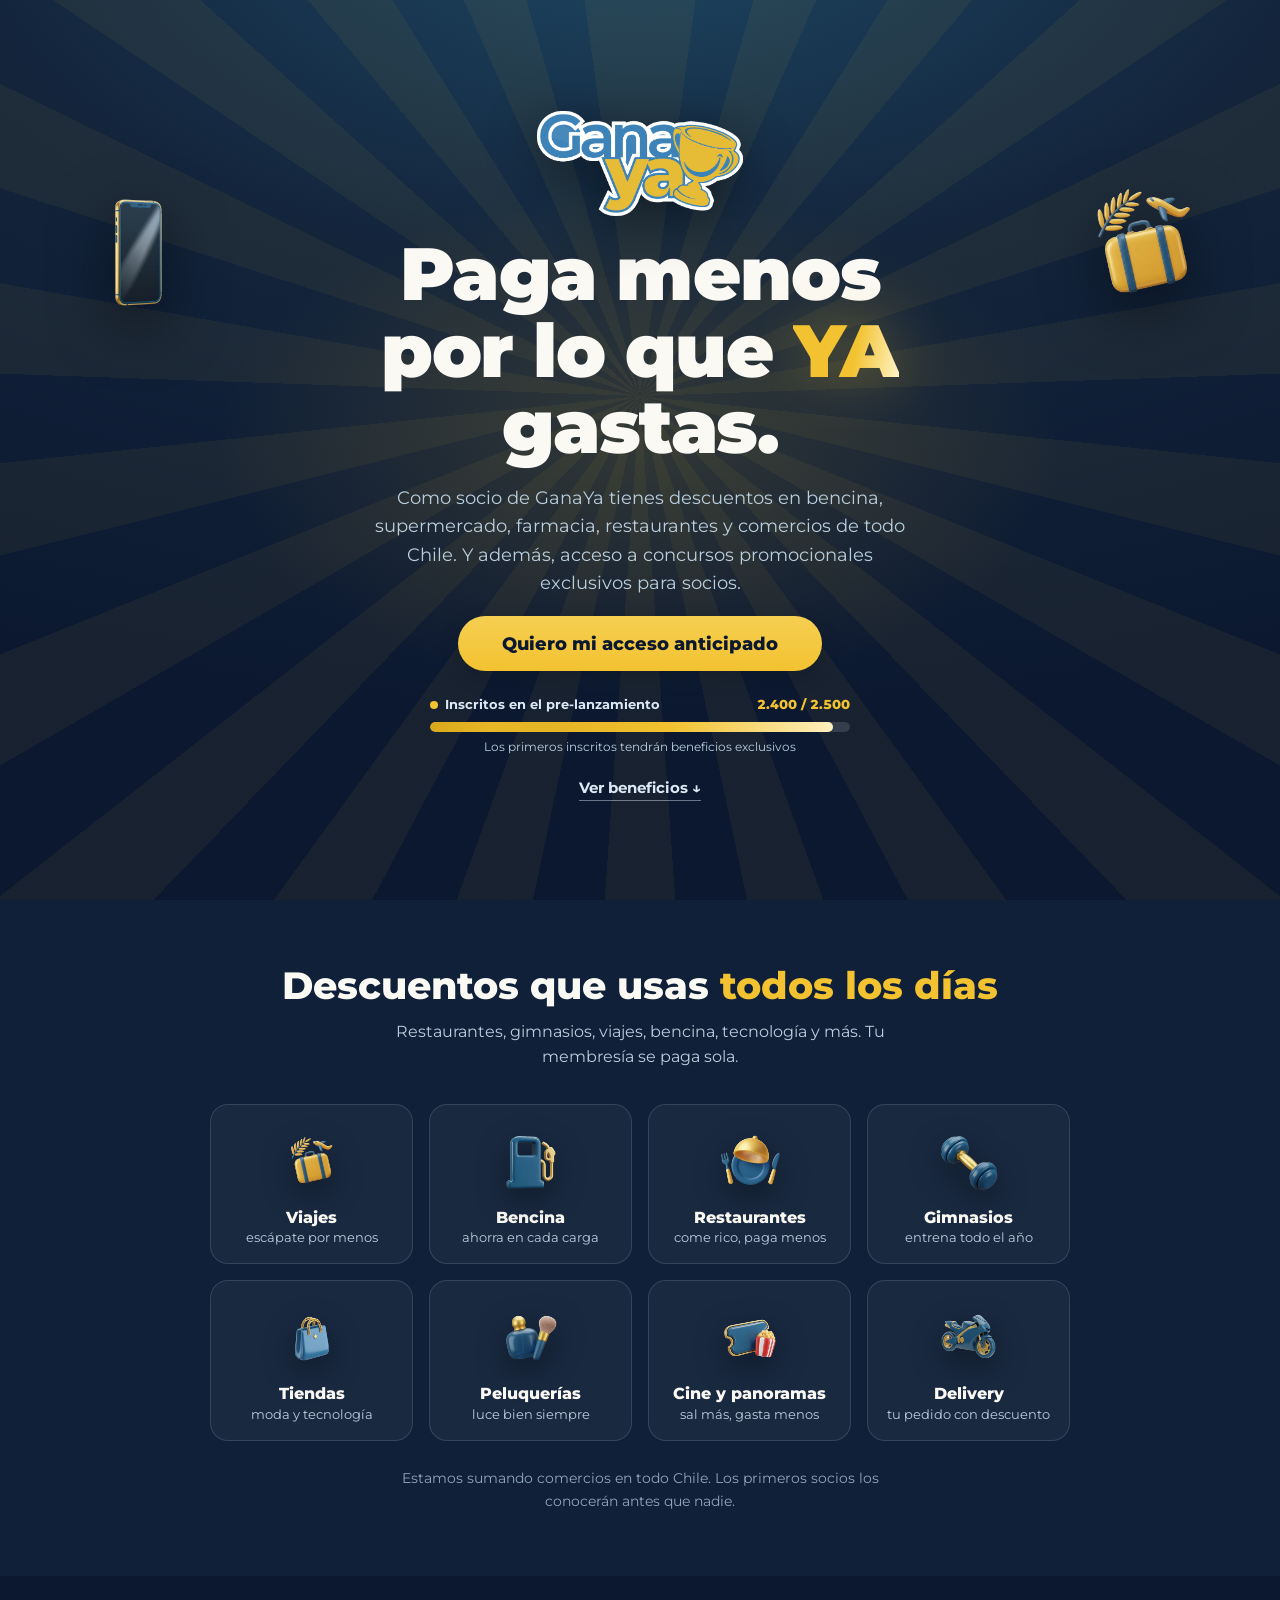
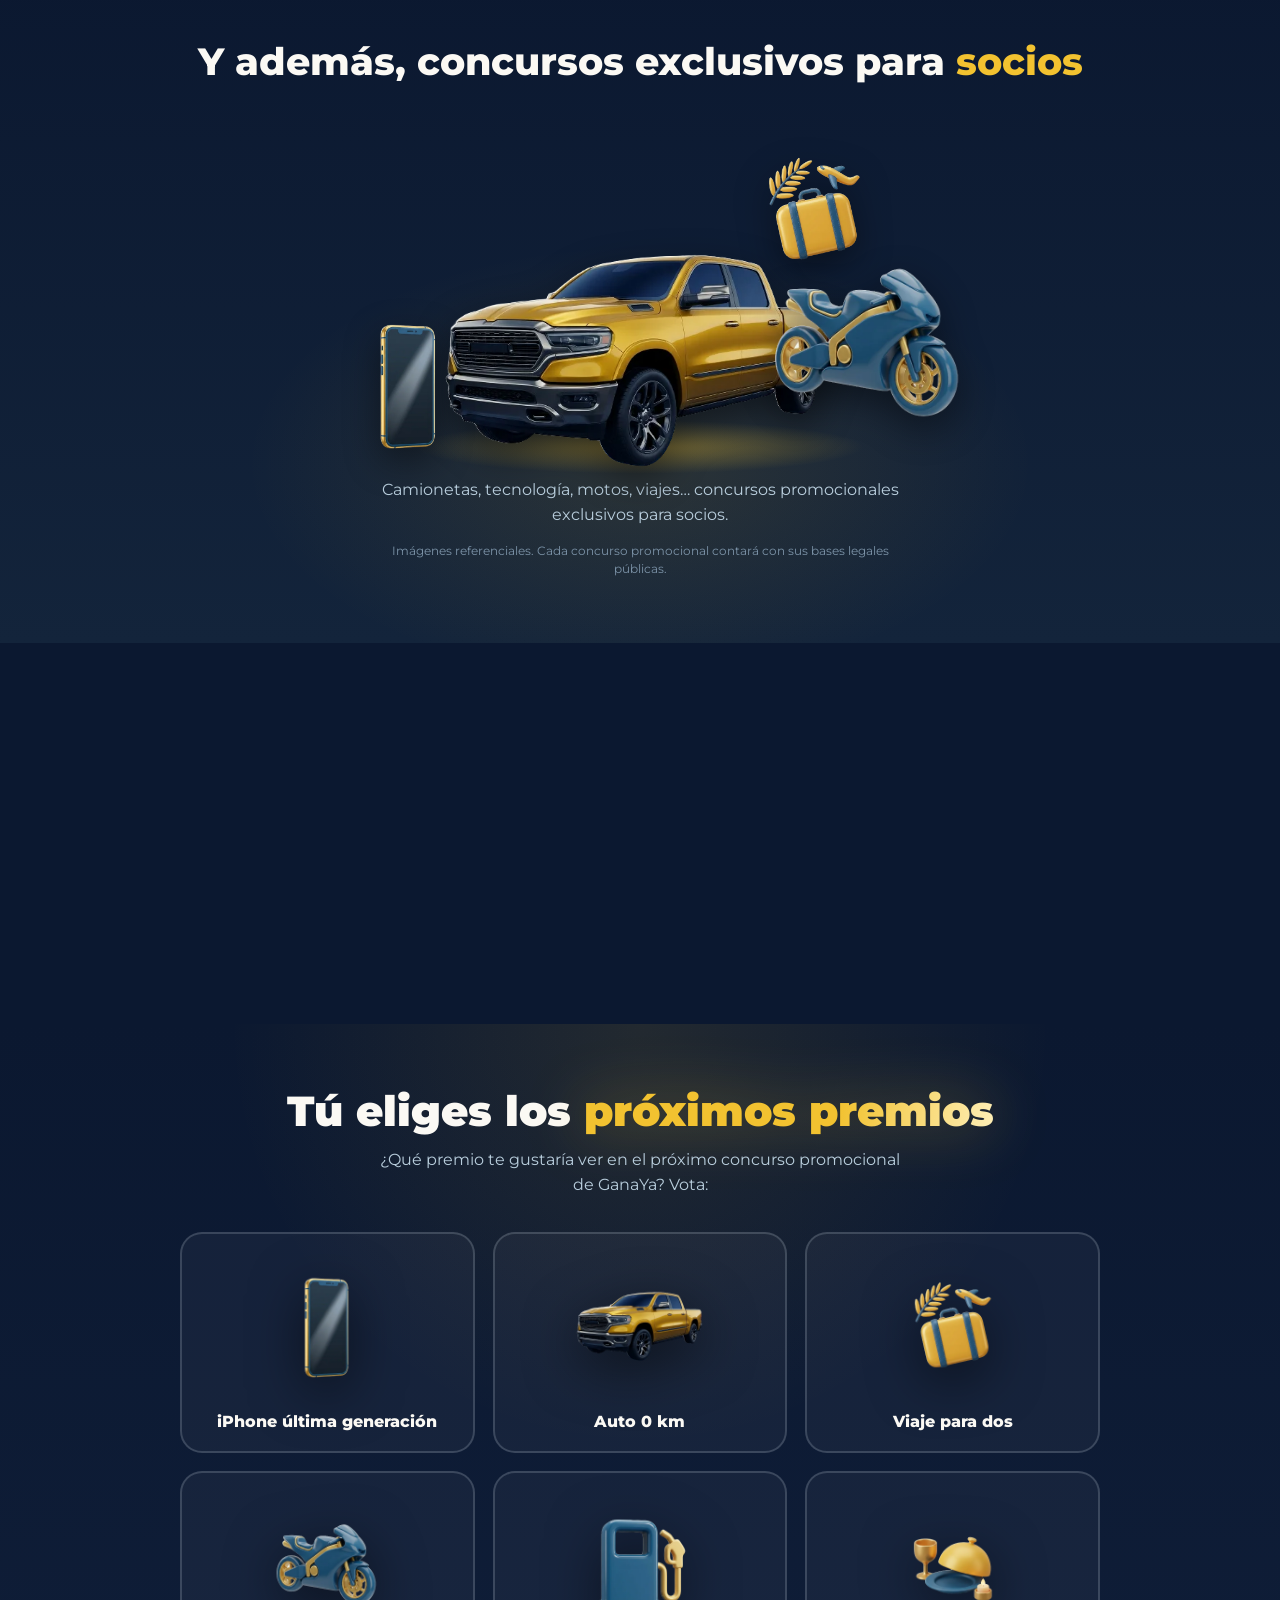
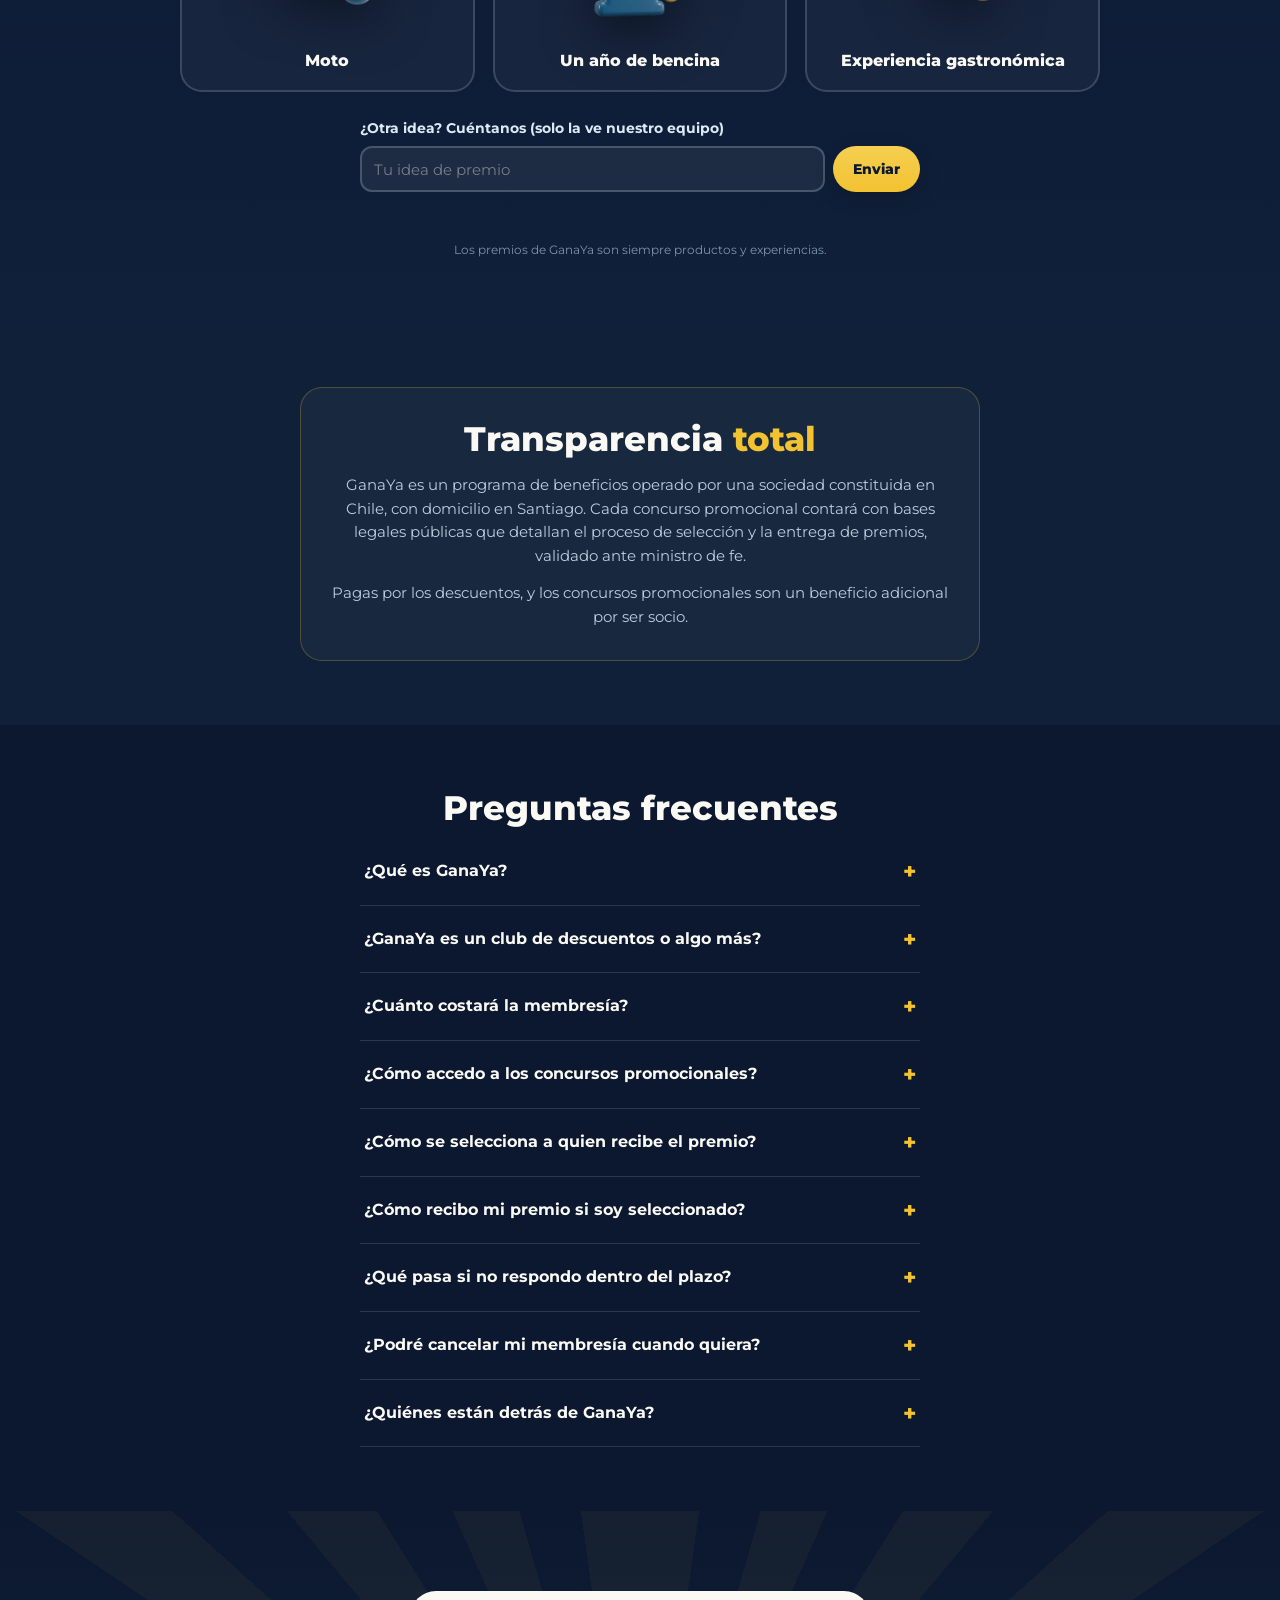
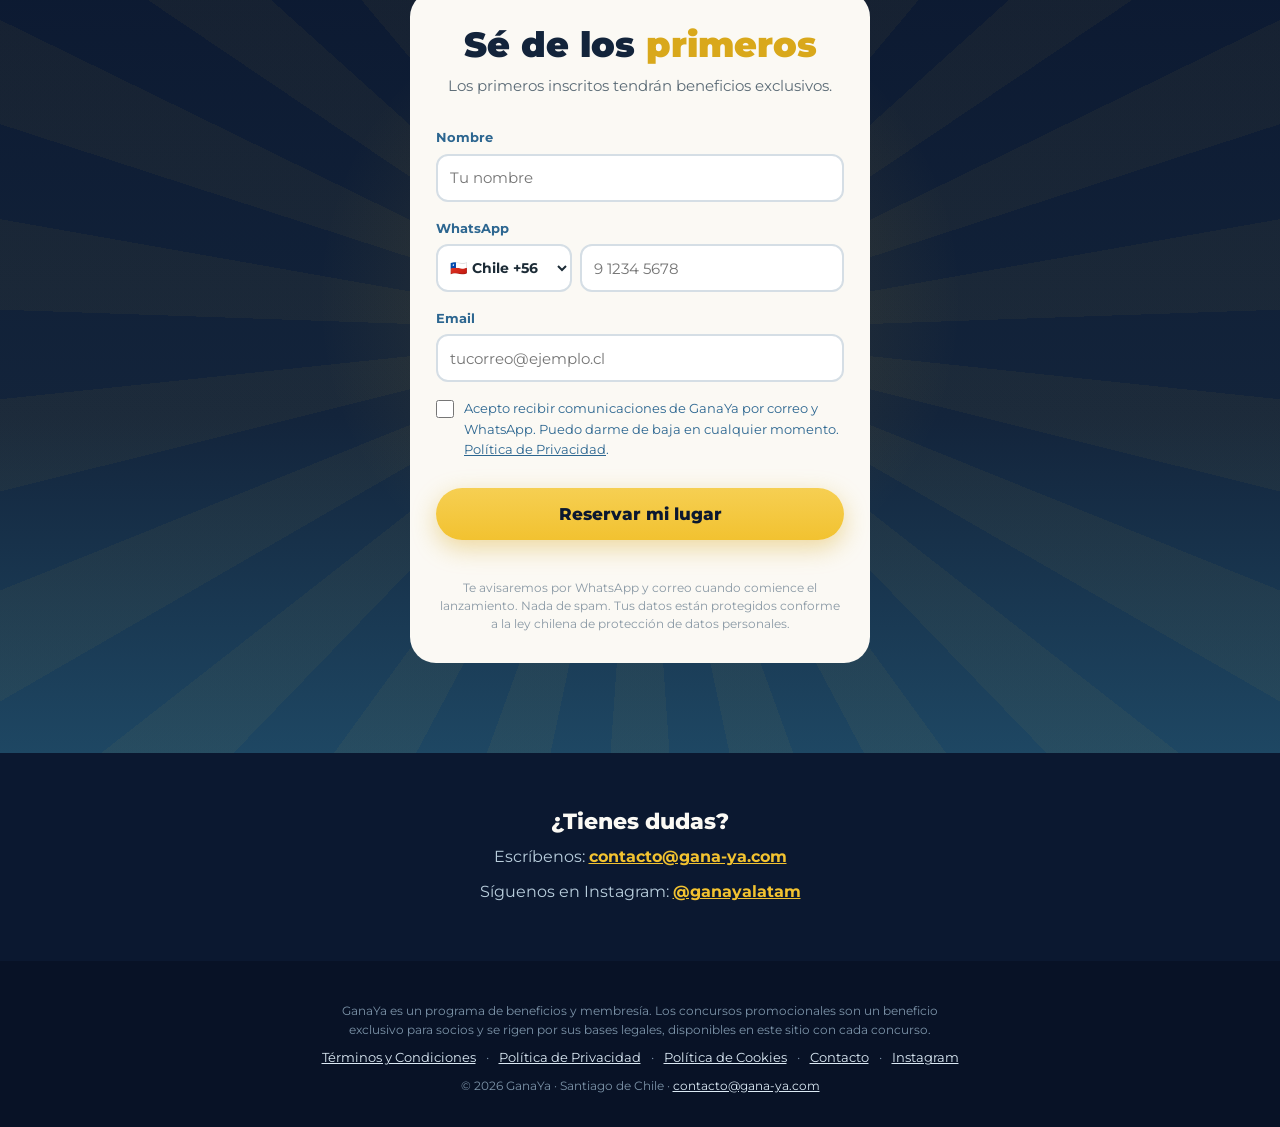
==== commit a374025e: "feat: Turnstile en inscripción, votos y comuna, verificado por el webhook Un jeton Cloudflare par en" ====
--- a/index.html
+++ b/index.html
@@ -19,6 +19,7 @@
   <link rel="preconnect" href="https://fonts.gstatic.com" crossorigin>
   <link href="https://fonts.googleapis.com/css2?family=Montserrat:wght@400;700;800;900&display=swap" rel="stylesheet">
   <link rel="stylesheet" href="styles.css">
+  <script src="/turnstile.js" defer></script>
   <script src="app.js" defer></script>
 </head>
 <body class="noche">
@@ -112,6 +113,7 @@
         <button class="cta cta-mini" id="btn-idea" type="button">Enviar</button>
       </div>
     </div>
+    <div class="ts-caja" id="ts-voto"></div>
     <p id="voto-msg" role="status"></p>
     <p class="ref">Los premios de GanaYa son siempre productos y experiencias.</p>
   </section>
@@ -211,6 +213,7 @@
 
         <input id="hp" name="hp" type="text" tabindex="-1" autocomplete="off" aria-hidden="true">
 
+        <div class="ts-caja" id="ts-registro"></div>
         <button class="cta cta-shine" type="submit">Reservar mi lugar</button>
         <p id="form-msg" role="status"></p>
         <p class="nota-form">Te avisaremos por WhatsApp y correo cuando comience el
--- a/styles.css
+++ b/styles.css
@@ -639,7 +639,7 @@
 .comuna-extra[hidden] { display: none; }
 #comuna-libre { width: 100%; padding: 12px 14px; border-radius: 12px; font-size: 1rem;
   border: 1.5px solid rgba(11,24,48,.25); background: #fff; color: #0B1830; }
-#comuna-ok { width: 100%; margin-top: 8px; padding: 12px 14px; border: 0; cursor: pointer;
+#comuna-ok, [data-comuna-retry] { width: 100%; margin-top: 8px; padding: 12px 14px; border: 0; cursor: pointer;
   border-radius: 12px; font-size: 1rem; font-weight: 800; background: #F4B740; color: #13243B; }
 
 /* Bouton de correction proposé quand le correo saisi ressemble à une faute de
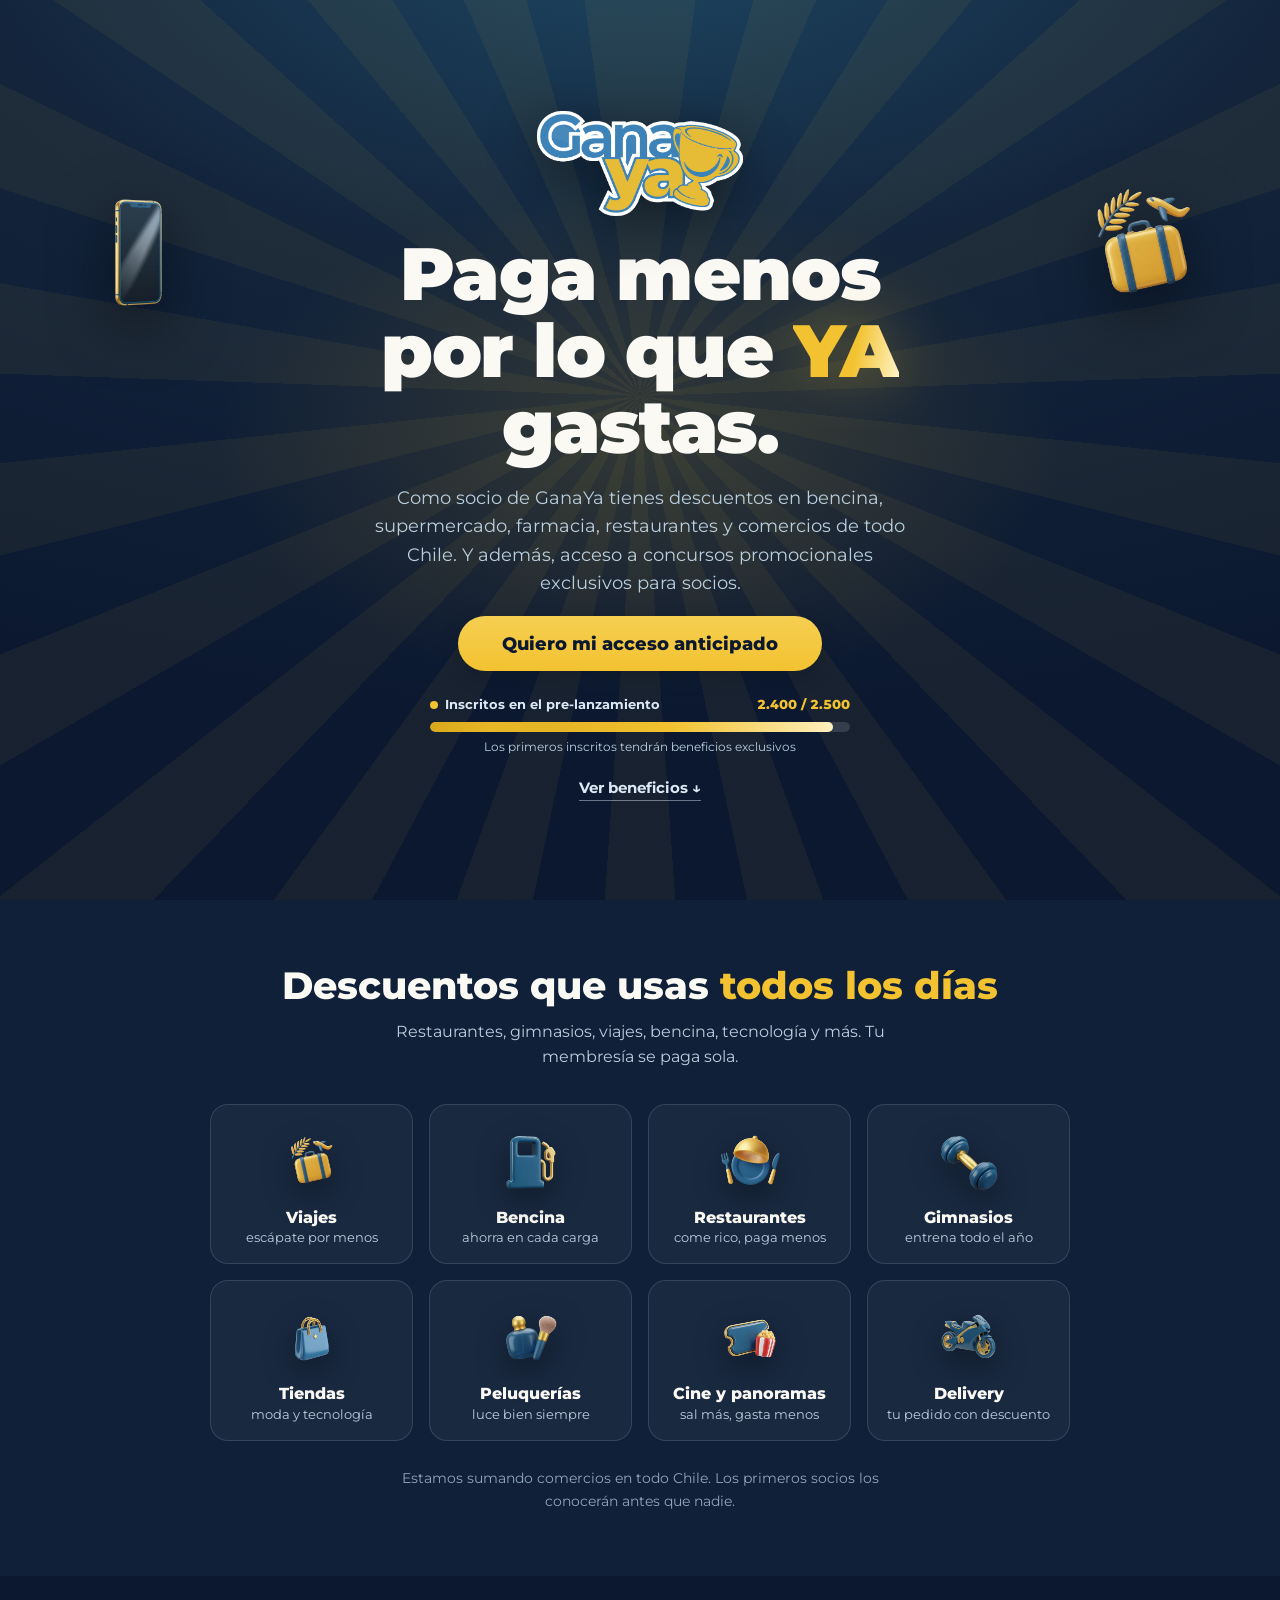
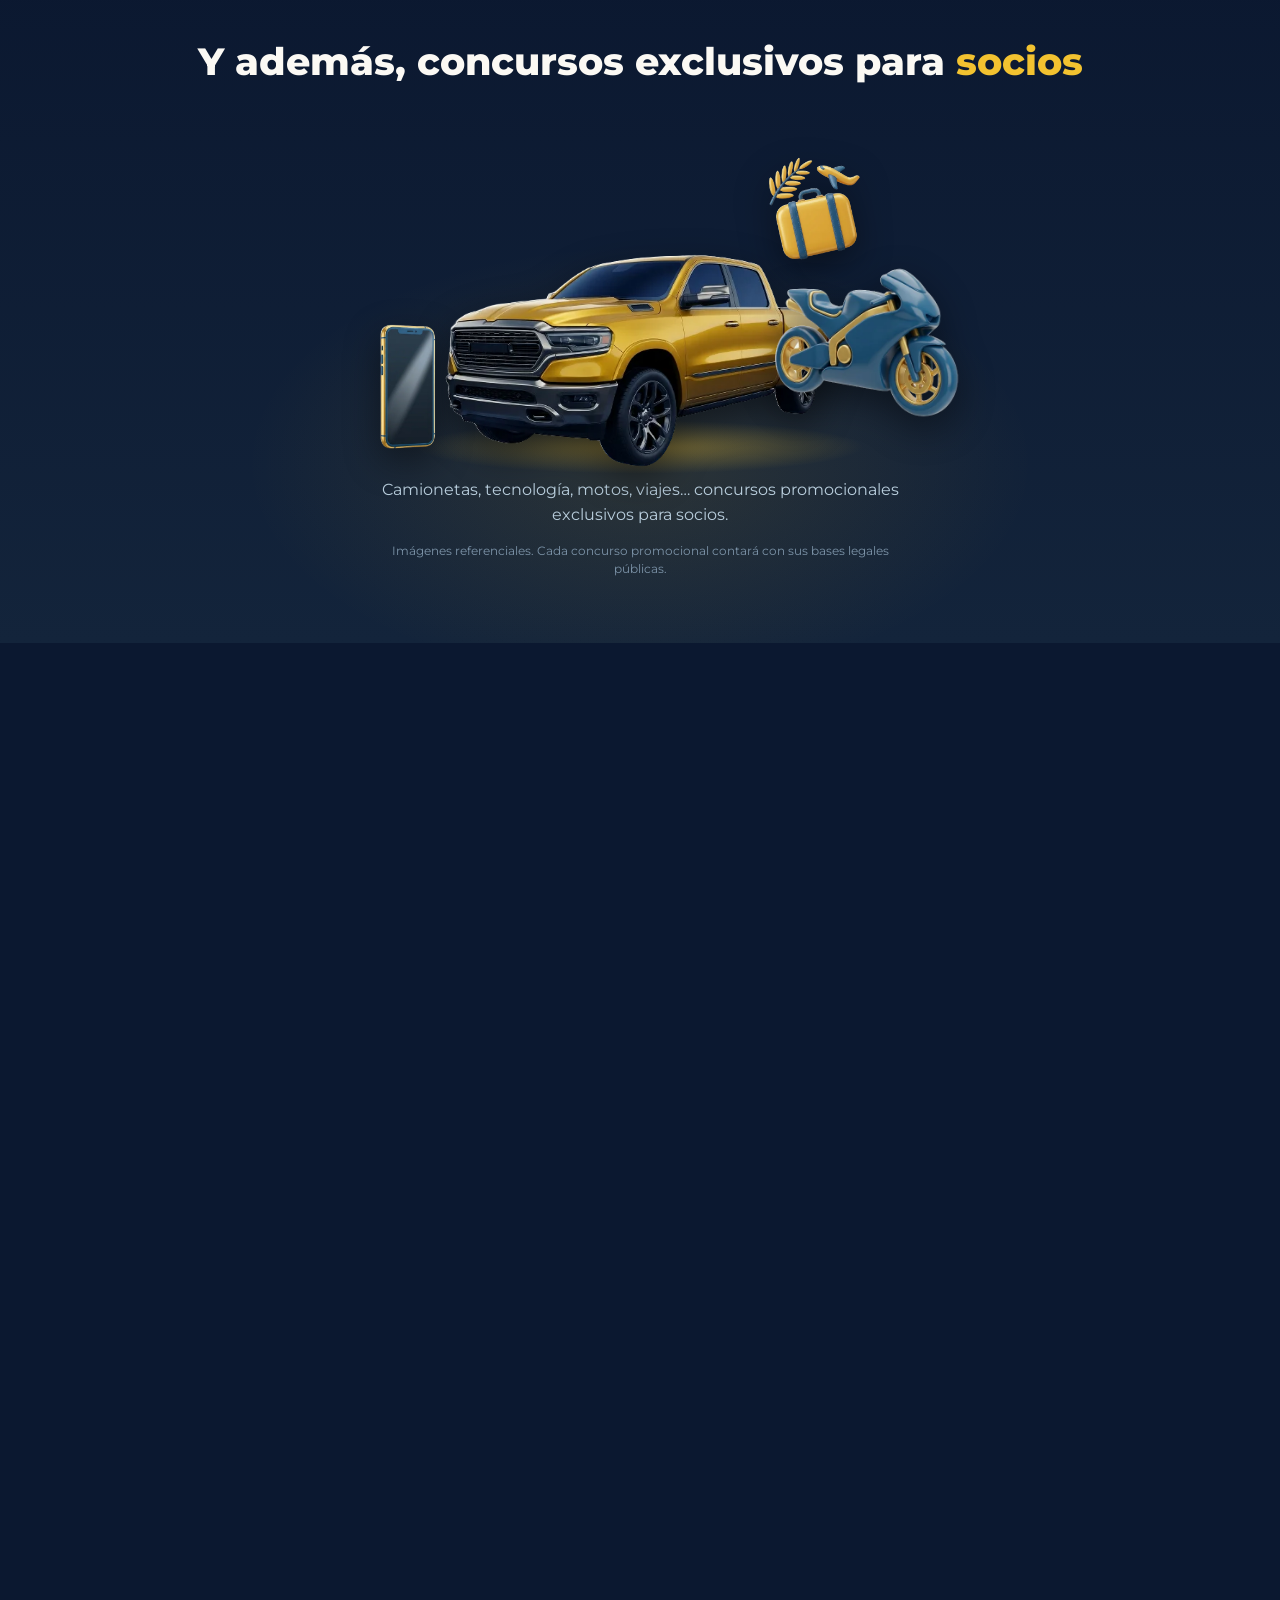
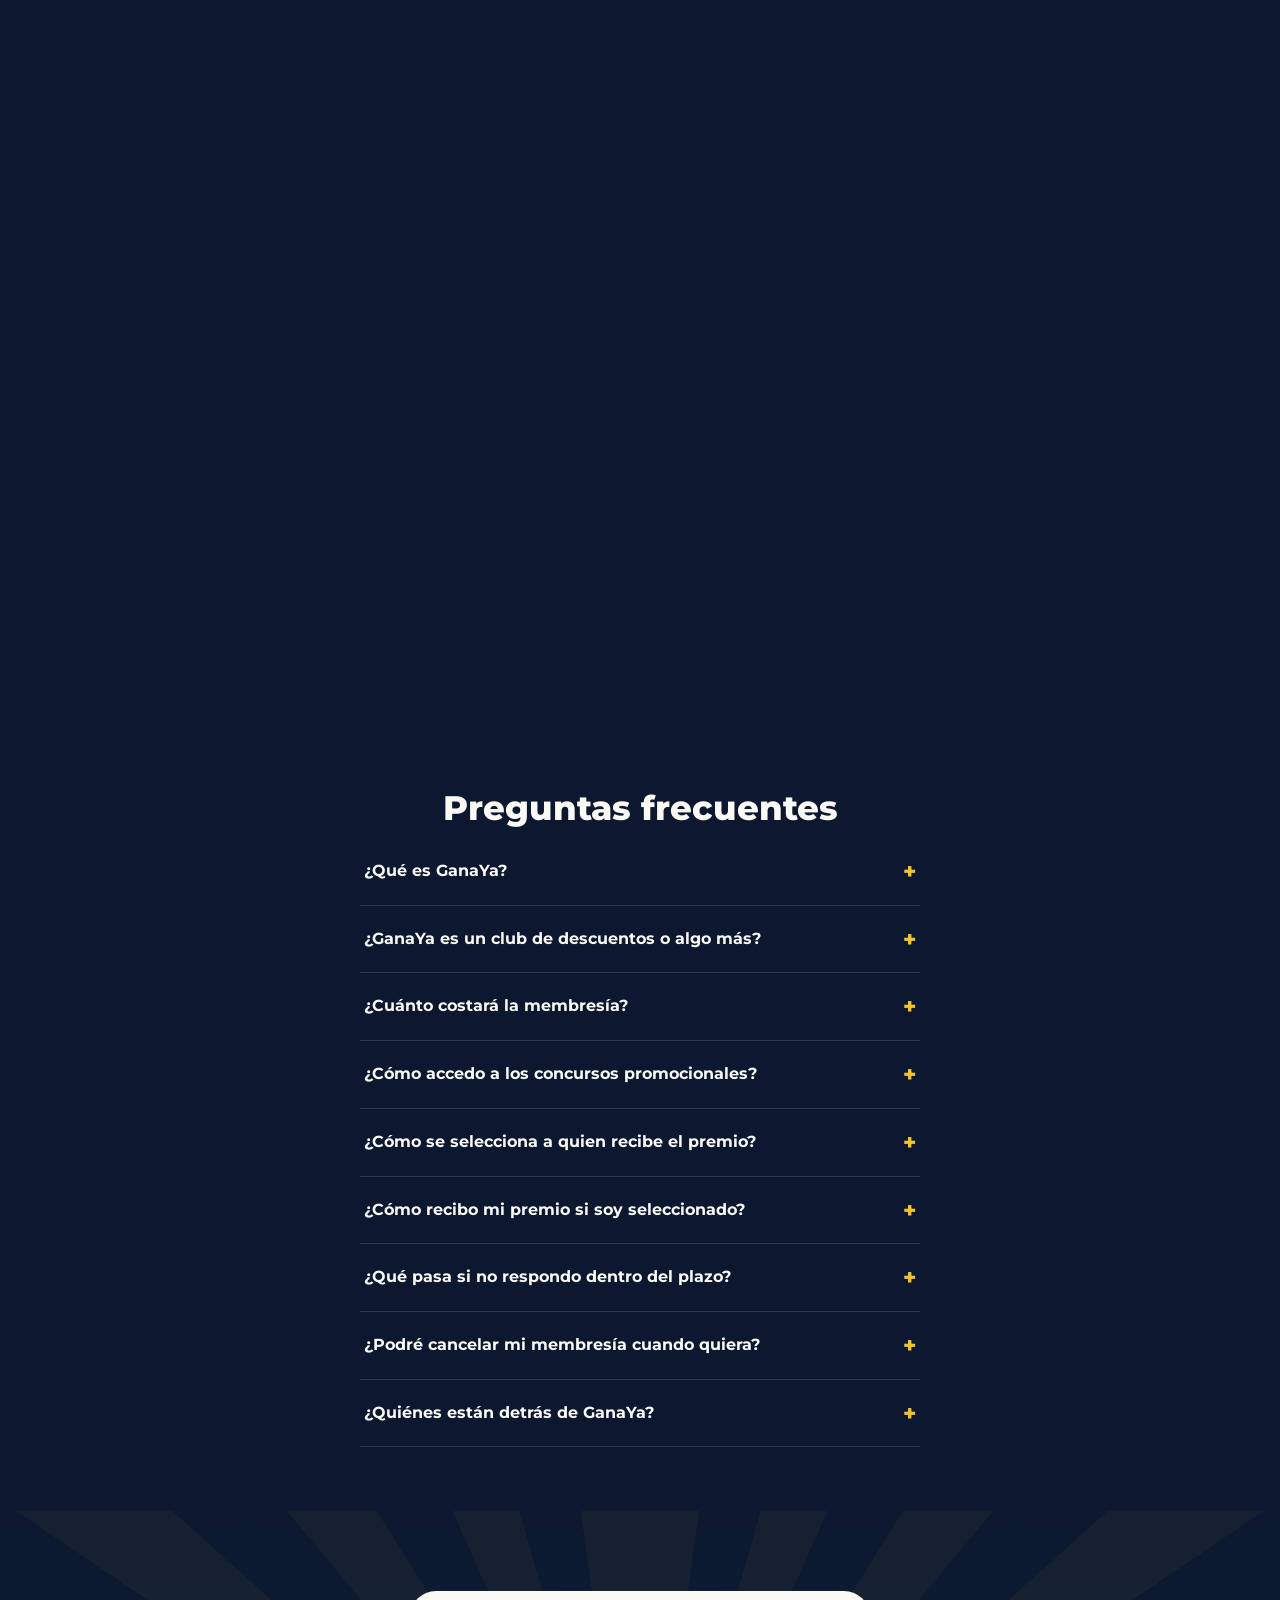
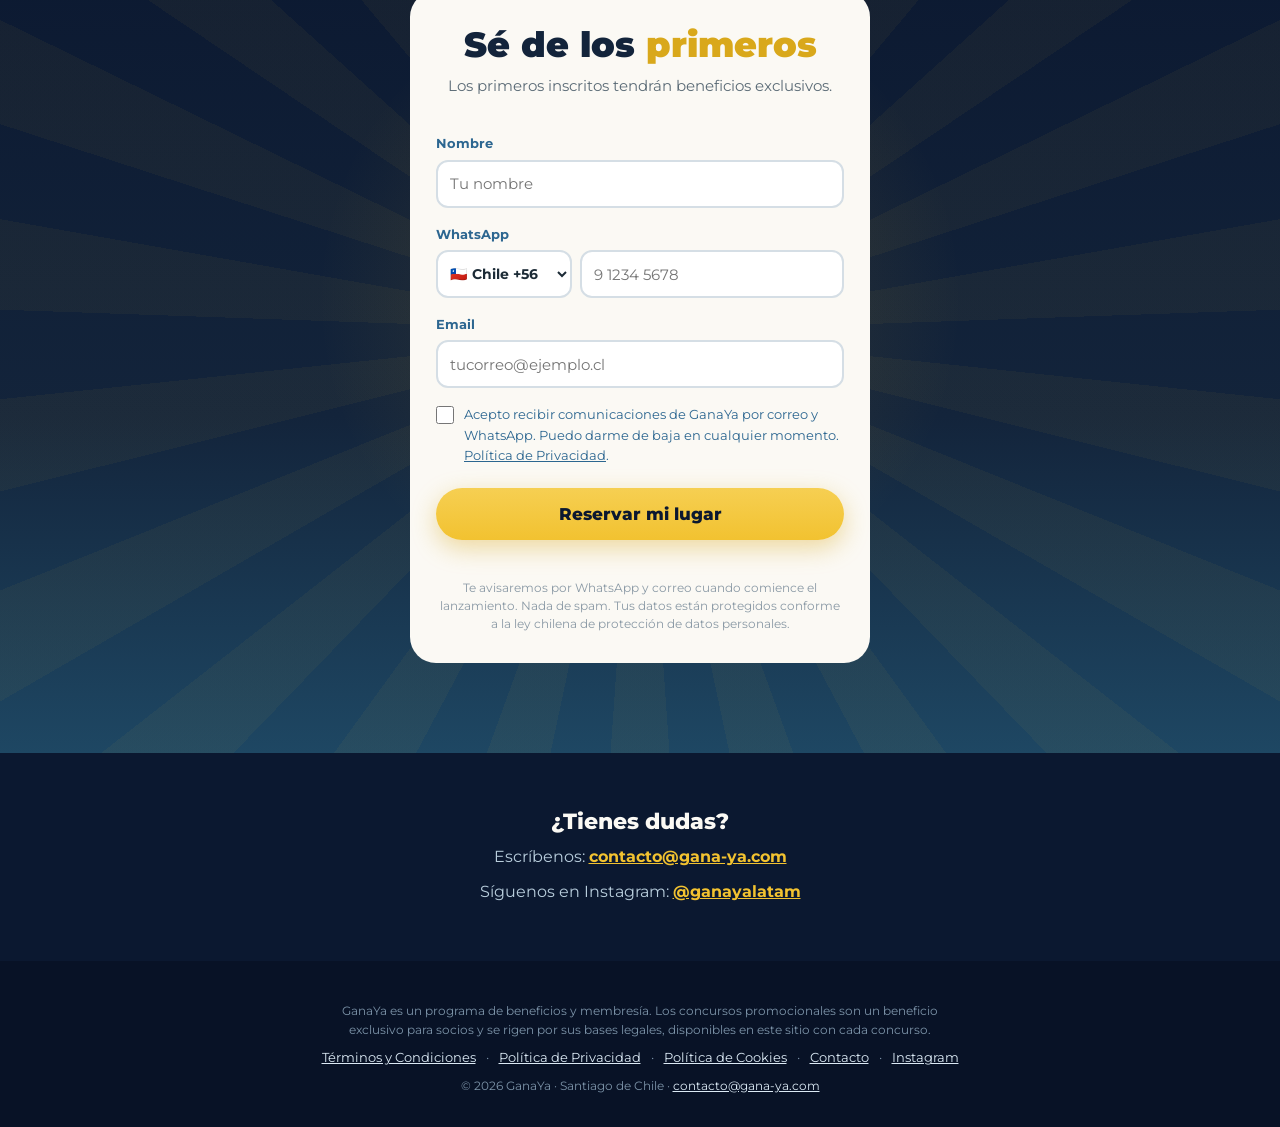
==== commit ef0c1b23: "fix: widgets Turnstile rendus cuando su caja es visible En iPhone, un desafío lanzado en una caja fu" ====
--- a/index.html
+++ b/index.html
@@ -98,6 +98,7 @@
     <h2>Tú eliges los <span class="ya">próximos premios</span></h2>
     <p class="lead">¿Qué premio te gustaría ver en el próximo concurso promocional de
       GanaYa? Vota:</p>
+    <div class="ts-caja" id="ts-voto"></div>
     <div class="grid-voto" id="grid-voto">
       <button class="opcion" data-premio="iPhone última generación"><span class="halo" aria-hidden="true"></span><span class="check" aria-hidden="true">✓</span><img class="opcion-img" src="assets/brand/premio-phone.webp" alt="" loading="lazy"><span class="opcion-label">iPhone última generación</span></button>
       <button class="opcion" data-premio="Auto 0 km"><span class="halo" aria-hidden="true"></span><span class="check" aria-hidden="true">✓</span><img class="opcion-img" src="assets/brand/premio-auto.webp" alt="" loading="lazy"><span class="opcion-label">Auto 0 km</span></button>
@@ -113,7 +114,6 @@
         <button class="cta cta-mini" id="btn-idea" type="button">Enviar</button>
       </div>
     </div>
-    <div class="ts-caja" id="ts-voto"></div>
     <p id="voto-msg" role="status"></p>
     <p class="ref">Los premios de GanaYa son siempre productos y experiencias.</p>
   </section>
@@ -189,6 +189,7 @@
       <h2>Sé de los <span class="dorado">primeros</span></h2>
       <p class="lead">Los primeros inscritos tendrán beneficios exclusivos.</p>
       <form id="form-registro" novalidate>
+        <div class="ts-caja" id="ts-registro"></div>
         <label for="nombre">Nombre</label>
         <input id="nombre" name="nombre" type="text" autocomplete="given-name" placeholder="Tu nombre">
 
@@ -213,7 +214,6 @@
 
         <input id="hp" name="hp" type="text" tabindex="-1" autocomplete="off" aria-hidden="true">
 
-        <div class="ts-caja" id="ts-registro"></div>
         <button class="cta cta-shine" type="submit">Reservar mi lugar</button>
         <p id="form-msg" role="status"></p>
         <p class="nota-form">Te avisaremos por WhatsApp y correo cuando comience el
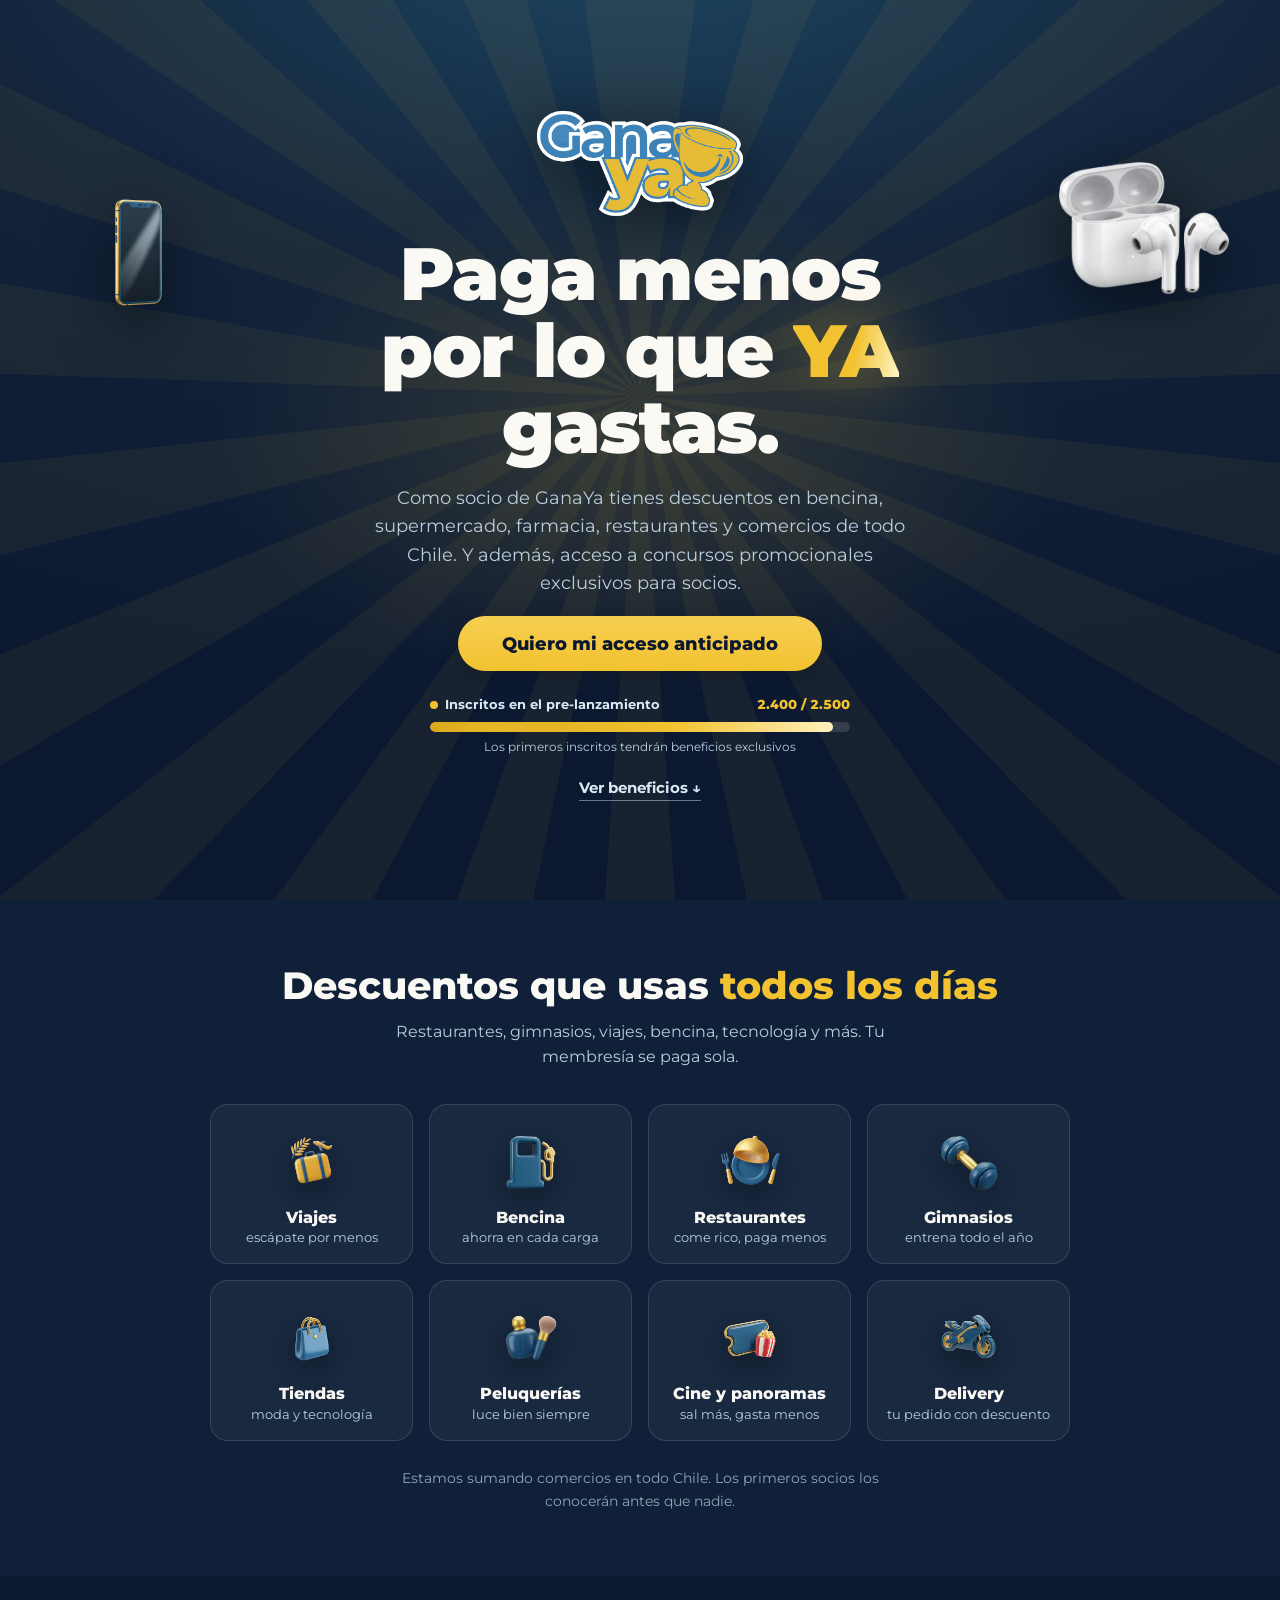
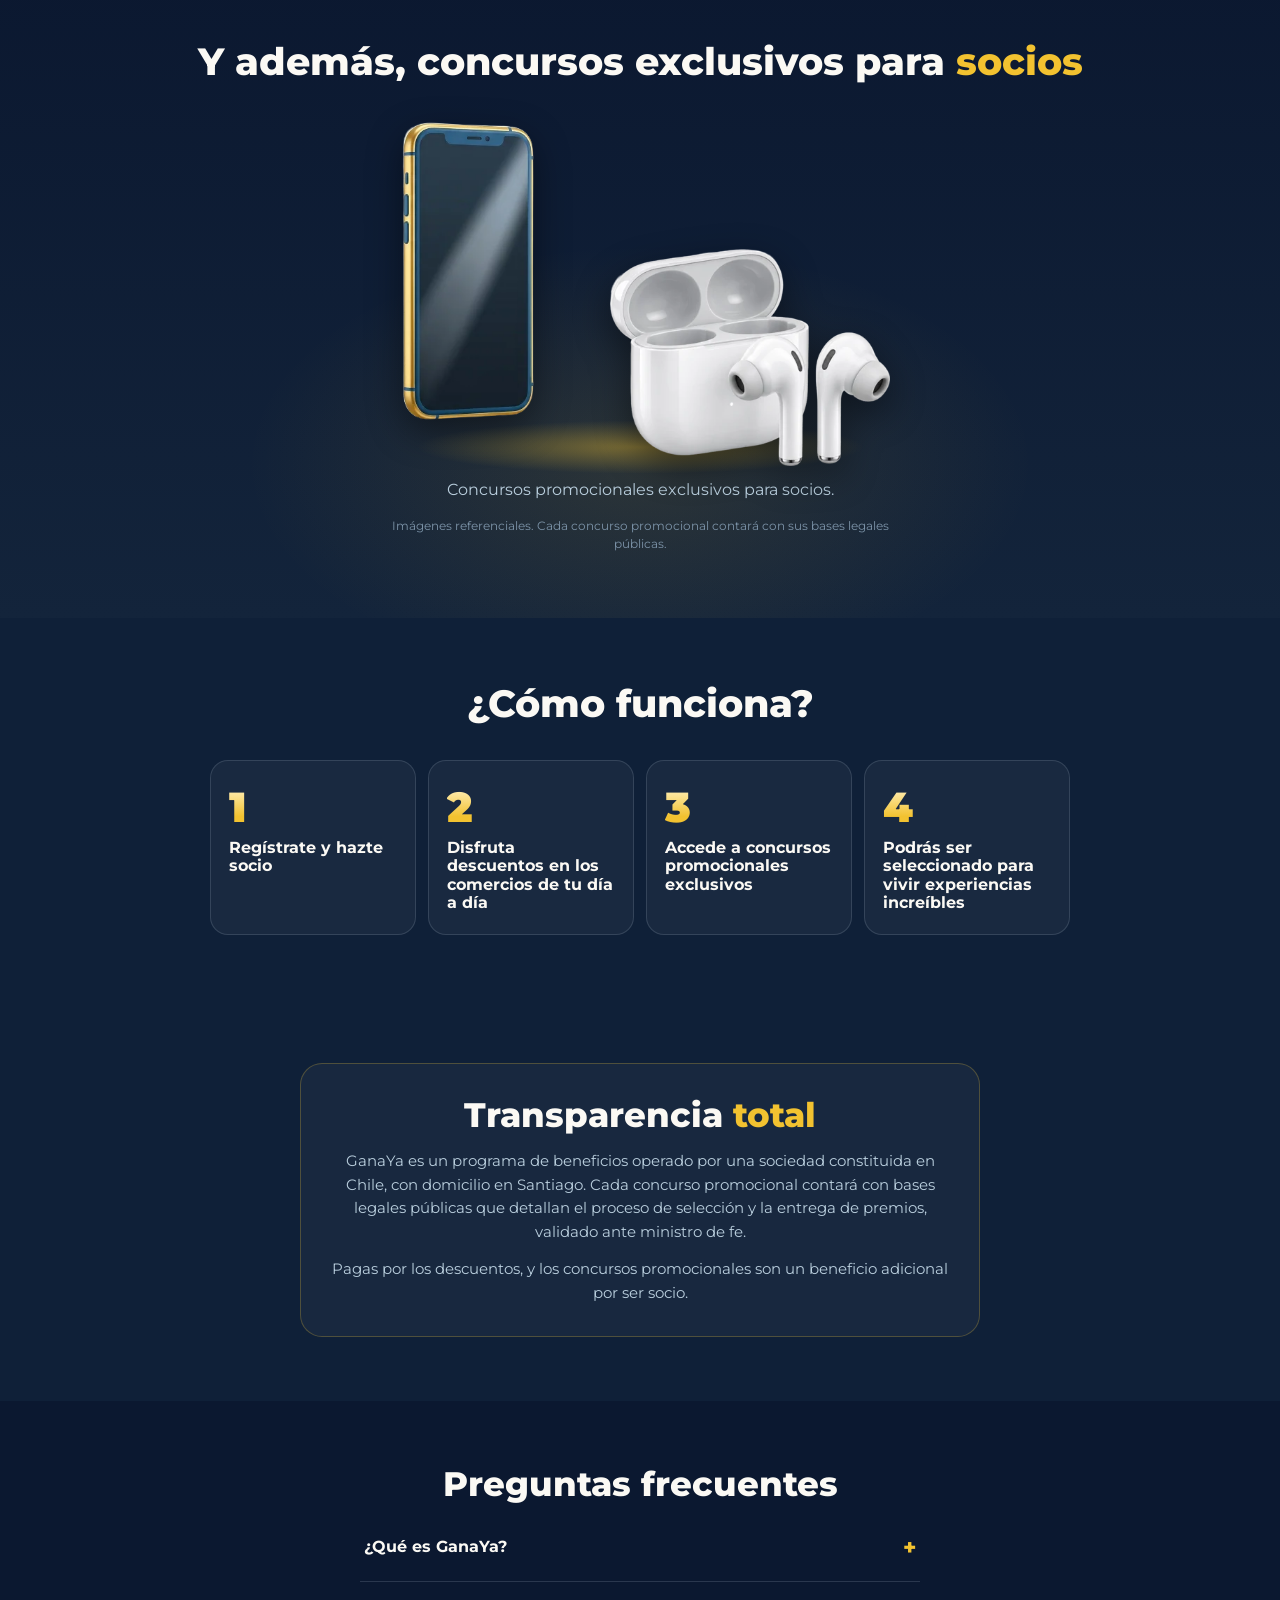
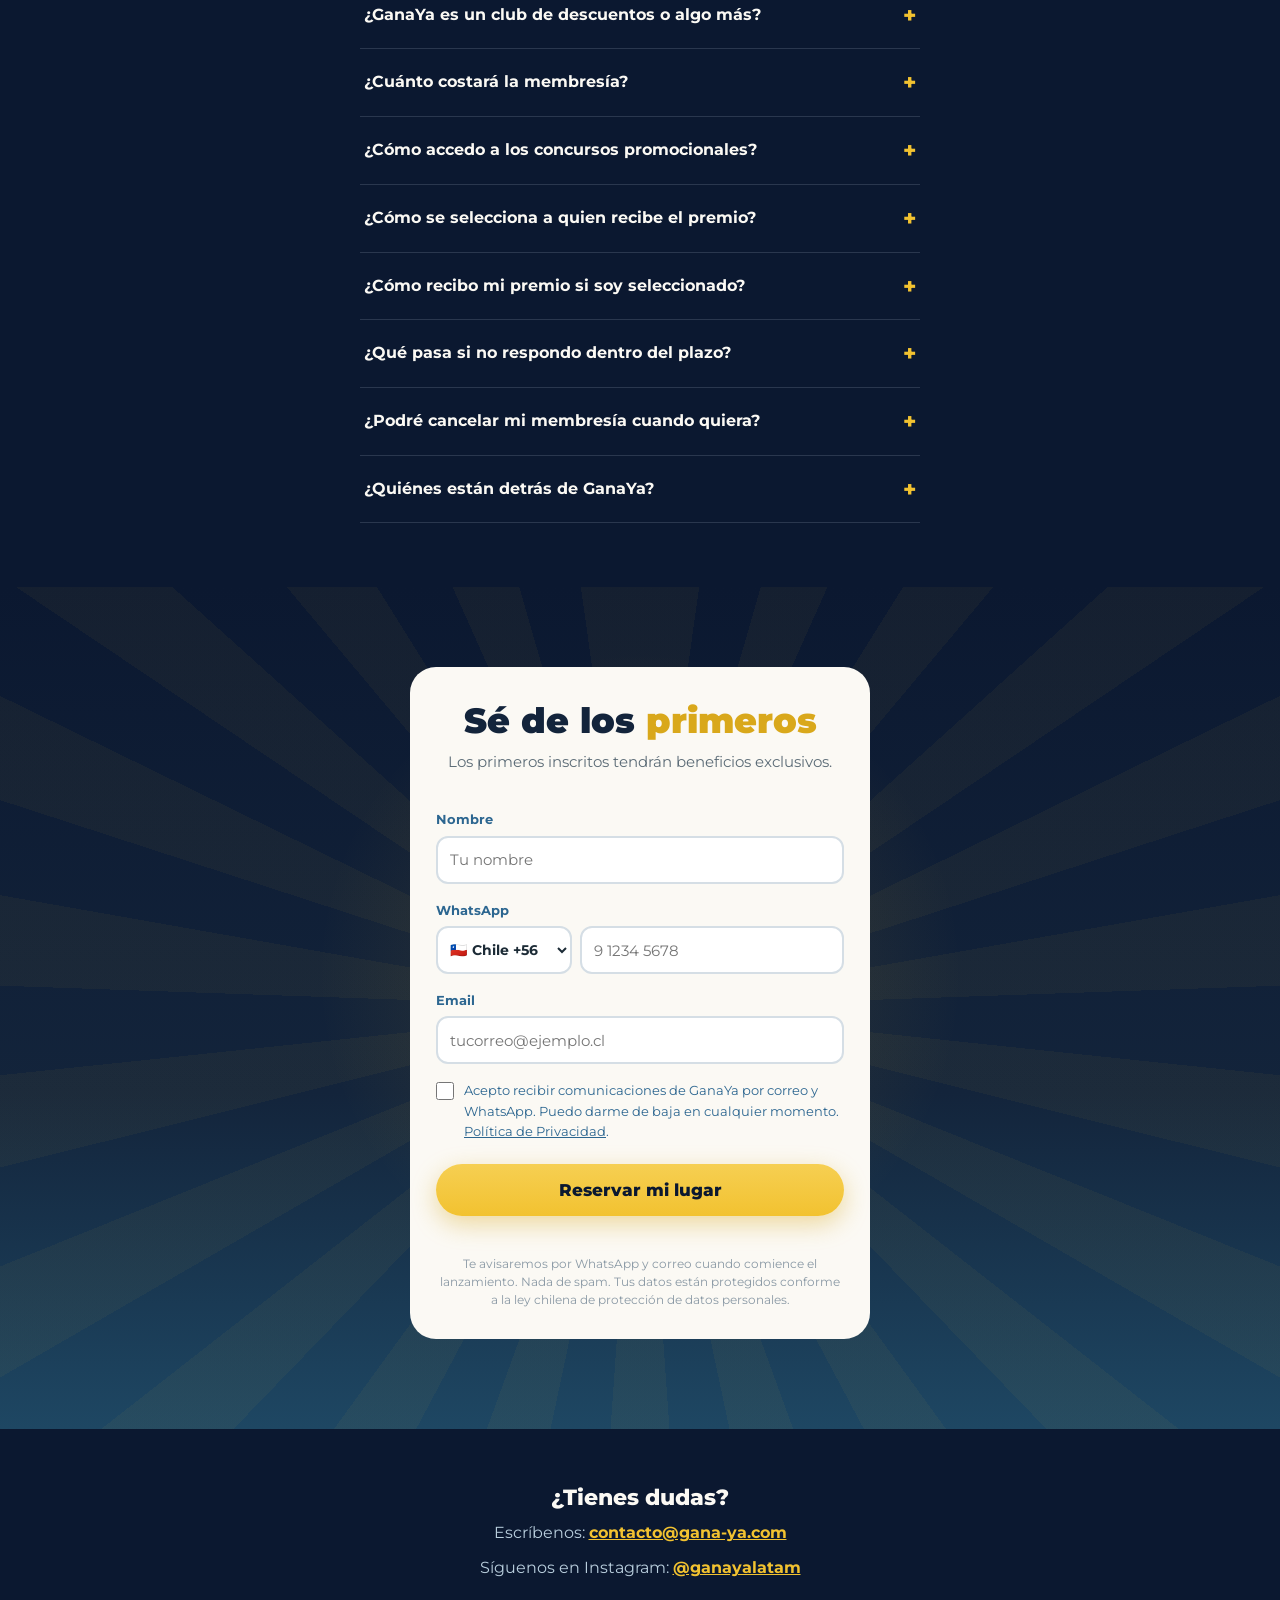
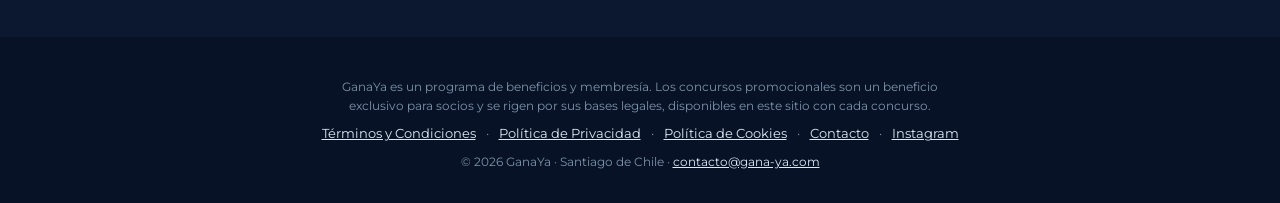
==== commit 63952c85: "feat: premios con el iPhone y los AirPods, sin votación de premios" ====
--- a/index.html
+++ b/index.html
@@ -18,16 +18,16 @@
   <link rel="preconnect" href="https://fonts.googleapis.com">
   <link rel="preconnect" href="https://fonts.gstatic.com" crossorigin>
   <link href="https://fonts.googleapis.com/css2?family=Montserrat:wght@400;700;800;900&display=swap" rel="stylesheet">
-  <link rel="stylesheet" href="styles.css">
+  <link rel="stylesheet" href="styles.css?v=20261005">
   <script src="/turnstile.js" defer></script>
-  <script src="app.js" defer></script>
+  <script src="app.js?v=20261005" defer></script>
 </head>
 <body class="noche">
 
   <!-- 1. Hero -->
   <header class="hero" id="hero">
     <img class="flotante flotante-izq" src="assets/brand/premio-phone.webp" alt="" aria-hidden="true" loading="lazy">
-    <img class="flotante flotante-der" src="assets/brand/premio-viaje.webp" alt="" aria-hidden="true" loading="lazy">
+    <img class="flotante flotante-der" src="assets/brand/premio-airpods.webp" alt="" aria-hidden="true" loading="lazy">
     <div class="hero-inner">
       <img class="hero-logo" src="assets/logo-blanco.png" alt="GanaYa">
       <h1>Paga menos<br>por lo que <span class="ya">YA</span> gastas.</h1>
@@ -69,15 +69,12 @@
   <!-- 3. Premios aspiracionales -->
   <section data-reveal class="premios">
     <h2>Y además, concursos exclusivos para <span class="oro">socios</span></h2>
-    <div class="premios-escena" role="img" aria-label="Premios referenciales: camioneta 0 km, smartphone, moto y viajes">
+    <div class="premios-escena" role="img" aria-label="Premios referenciales: smartphone y audífonos">
       <span class="premios-glow" aria-hidden="true"></span>
       <img class="escena-phone" src="assets/brand/premio-phone.webp" alt="">
-      <img class="escena-viaje" src="assets/brand/premio-viaje.webp" alt="">
-      <img class="escena-auto" src="assets/brand/premio-auto.webp" alt="">
-      <img class="escena-moto" src="assets/brand/premio-moto.webp" alt="">
-    </div>
-    <p>Camionetas, tecnología, motos, viajes… concursos promocionales exclusivos
-      para socios.</p>
+      <img class="escena-airpods" src="assets/brand/premio-airpods.webp" alt="">
+    </div>
+    <p>Concursos promocionales exclusivos para socios.</p>
     <p class="ref">Imágenes referenciales. Cada concurso promocional contará con sus
       bases legales públicas.</p>
   </section>
@@ -91,31 +88,6 @@
       <article><span class="num">3</span><h3>Accede a concursos promocionales exclusivos</h3></article>
       <article><span class="num">4</span><h3>Podrás ser seleccionado para vivir experiencias increíbles</h3></article>
     </div>
-  </section>
-
-  <!-- 5. Vote premios -->
-  <section data-reveal class="voto" id="voto">
-    <h2>Tú eliges los <span class="ya">próximos premios</span></h2>
-    <p class="lead">¿Qué premio te gustaría ver en el próximo concurso promocional de
-      GanaYa? Vota:</p>
-    <div class="ts-caja" id="ts-voto"></div>
-    <div class="grid-voto" id="grid-voto">
-      <button class="opcion" data-premio="iPhone última generación"><span class="halo" aria-hidden="true"></span><span class="check" aria-hidden="true">✓</span><img class="opcion-img" src="assets/brand/premio-phone.webp" alt="" loading="lazy"><span class="opcion-label">iPhone última generación</span></button>
-      <button class="opcion" data-premio="Auto 0 km"><span class="halo" aria-hidden="true"></span><span class="check" aria-hidden="true">✓</span><img class="opcion-img" src="assets/brand/premio-auto.webp" alt="" loading="lazy"><span class="opcion-label">Auto 0 km</span></button>
-      <button class="opcion" data-premio="Viaje para dos"><span class="halo" aria-hidden="true"></span><span class="check" aria-hidden="true">✓</span><img class="opcion-img" src="assets/brand/premio-viaje.webp" alt="" loading="lazy"><span class="opcion-label">Viaje para dos</span></button>
-      <button class="opcion" data-premio="Moto"><span class="halo" aria-hidden="true"></span><span class="check" aria-hidden="true">✓</span><img class="opcion-img" src="assets/brand/premio-moto.webp" alt="" loading="lazy"><span class="opcion-label">Moto</span></button>
-      <button class="opcion" data-premio="Año de bencina"><span class="halo" aria-hidden="true"></span><span class="check" aria-hidden="true">✓</span><img class="opcion-img" src="assets/brand/premio-bencina.webp" alt="" loading="lazy"><span class="opcion-label">Un año de bencina</span></button>
-      <button class="opcion" data-premio="Experiencia gastronómica"><span class="halo" aria-hidden="true"></span><span class="check" aria-hidden="true">✓</span><img class="opcion-img" src="assets/brand/premio-gastronomia.webp" alt="" loading="lazy"><span class="opcion-label">Experiencia gastronómica</span></button>
-    </div>
-    <div class="otra-idea" id="otra-idea-box">
-      <label for="otra-idea">¿Otra idea? Cuéntanos (solo la ve nuestro equipo)</label>
-      <div class="fila-idea">
-        <input id="otra-idea" type="text" maxlength="80" placeholder="Tu idea de premio">
-        <button class="cta cta-mini" id="btn-idea" type="button">Enviar</button>
-      </div>
-    </div>
-    <p id="voto-msg" role="status"></p>
-    <p class="ref">Los premios de GanaYa son siempre productos y experiencias.</p>
   </section>
 
   <!-- 6. Transparencia -->
--- a/styles.css
+++ b/styles.css
@@ -289,10 +289,9 @@
   background: radial-gradient(ellipse at center, rgba(242, 194, 48, 0.4), transparent 65%);
 }
 .premios-escena img { position: absolute; pointer-events: none; filter: drop-shadow(0 12px 18px rgba(0, 0, 0, 0.45)); }
-.escena-phone { left: 8%; bottom: -3%; width: 23%; min-width: 80px; z-index: 3; animation: flotaIzq 7s ease-in-out 0.5s infinite; }
-.escena-viaje { right: 16%; top: 7%; width: 22%; min-width: 78px; animation: flotaDer 8s ease-in-out 0.8s infinite; }
-.escena-auto { left: 0; right: 0; bottom: -34%; height: 120%; width: auto; margin: 0 auto; z-index: 2; animation: flota 9s ease-in-out infinite; filter: drop-shadow(0 16px 22px rgba(0, 0, 0, 0.45)); }
-.escena-moto { right: 3%; bottom: -4%; width: 34%; min-width: 110px; z-index: 3; animation: flotaDer 8s ease-in-out 1.4s infinite; }
+/* 05/10 : seulement les lots du premier concours (avis de BBSC), plus d'auto, de moto ni de voyage. */
+.escena-phone { left: 0; bottom: -6%; width: 60%; max-width: 420px; z-index: 2; animation: flotaIzq 7s ease-in-out 0.5s infinite; }
+.escena-airpods { left: 46%; bottom: 0; width: 40%; max-width: 280px; z-index: 3; animation: flotaDer 8s ease-in-out 0.8s infinite; }
 
 /* ---------- Cómo funciona ---------- */
 .noche .como { background: var(--noche-panel); text-align: center; }
@@ -318,96 +317,6 @@
 .noche .grid-como h3 { font-size: 1rem; font-weight: 700; color: var(--noche-texto); }
 
 /* ---------- Vote premios ---------- */
-.noche .voto {
-  position: relative; overflow: hidden;
-  background: linear-gradient(180deg, var(--noche-fondo) 0%, #101f3a 100%);
-  text-align: center;
-}
-.noche .voto::before {
-  content: "";
-  position: absolute; left: 50%; top: 0;
-  width: 900px; height: 460px;
-  transform: translateX(-50%);
-  background: radial-gradient(ellipse at top, rgba(242, 194, 48, 0.10), transparent 65%);
-  pointer-events: none;
-}
-.noche .voto > * { position: relative; }
-.noche .voto h2 { font-size: clamp(1.7rem, 6vw, 2.6rem); font-weight: 900; }
-.noche .voto .lead { margin: 12px auto 0; max-width: 520px; color: var(--noche-sub); }
-
-.grid-voto {
-  display: grid;
-  grid-template-columns: 1fr;
-  gap: 14px;
-  max-width: 920px;
-  margin: 34px auto 0;
-}
-.noche .opcion {
-  position: relative; overflow: hidden;
-  background: rgba(255, 255, 255, 0.04);
-  border: 2px solid rgba(220, 234, 245, 0.18);
-  border-radius: 22px;
-  padding: 26px 14px 20px;
-  font-family: inherit; font-size: 1rem; font-weight: 800;
-  color: var(--noche-texto);
-  cursor: pointer;
-  display: flex; flex-direction: column; align-items: center; gap: 12px;
-  text-align: center;
-  transition: transform 0.2s ease, box-shadow 0.2s ease, border-color 0.2s ease,
-    background 0.2s ease, opacity 0.2s ease;
-}
-.noche .opcion:hover { border-color: rgba(242, 194, 48, 0.8); }
-.noche .opcion .halo {
-  position: absolute; left: 50%; top: 38%;
-  width: 240px; height: 240px;
-  transform: translate(-50%, -50%);
-  background: radial-gradient(circle, rgba(242, 194, 48, 0.28), transparent 65%);
-  opacity: 0; transition: opacity 0.3s ease;
-  pointer-events: none;
-}
-.noche .opcion:hover .halo { opacity: 1; }
-.noche .opcion .check {
-  position: absolute; top: 12px; right: 12px;
-  width: 30px; height: 30px; border-radius: 50%;
-  background: var(--jaune); color: var(--noche-fondo);
-  font-weight: 900; font-size: 1rem;
-  display: grid; place-items: center;
-  opacity: 0; transform: scale(0.4);
-  transition: opacity 0.25s ease, transform 0.25s ease;
-  z-index: 2;
-}
-.opcion-img {
-  position: relative;
-  width: 140px; height: 140px; object-fit: contain; flex: 0 0 auto;
-  filter: drop-shadow(0 14px 26px rgba(0, 0, 0, 0.5));
-}
-.opcion-label { position: relative; }
-.noche .opcion.elegida {
-  border-color: var(--jaune);
-  background: rgba(242, 194, 48, 0.10);
-  box-shadow: 0 0 0 4px rgba(242, 194, 48, 0.18), 0 0 60px rgba(242, 194, 48, 0.4);
-  opacity: 1;
-}
-.noche .opcion.elegida .halo { opacity: 1; }
-.noche .opcion.elegida .check { opacity: 1; transform: scale(1); }
-.noche .opcion:disabled { cursor: default; }
-.noche .opcion:disabled:not(.elegida) { opacity: 0.35; }
-
-.otra-idea { max-width: 560px; margin: 24px auto 0; text-align: left; }
-.noche .otra-idea label { font-size: 0.85rem; font-weight: 700; color: var(--bleu-pale); }
-.fila-idea { display: flex; gap: 8px; margin-top: 6px; }
-.noche .fila-idea input {
-  flex: 1; min-width: 0; height: 46px;
-  border: 2px solid rgba(220, 234, 245, 0.22); border-radius: 12px;
-  padding: 0 12px; font-family: inherit; font-size: 0.95rem;
-  background: rgba(255, 255, 255, 0.06); color: var(--noche-texto);
-}
-.noche .fila-idea input::placeholder { color: rgba(251, 249, 244, 0.4); }
-.noche .fila-idea input:focus-visible { outline: none; border-color: var(--jaune); }
-.cta-mini { padding: 10px 20px; font-size: 0.9rem; }
-
-.noche #voto-msg { margin-top: 18px; font-weight: 700; color: var(--jaune); min-height: 1.4em; }
-.noche .voto .ref { font-size: 0.75rem; color: #7c93a8; opacity: 1; margin-top: 8px; }
 
 /* ---------- Transparencia ---------- */
 .noche .transparencia { background: var(--noche-panel); text-align: center; }
@@ -588,12 +497,8 @@
 .legal .volver { display: inline-block; margin-bottom: 18px; font-weight: 700; text-decoration: none; }
 
 /* ---------- Desktop ---------- */
-@media (min-width: 480px) and (max-width: 699px) {
-  .grid-voto { grid-template-columns: repeat(2, 1fr); }
-}
 @media (min-width: 700px) {
   .grid-cats { grid-template-columns: repeat(4, 1fr); gap: 16px; }
-  .grid-voto { grid-template-columns: repeat(3, 1fr); gap: 18px; }
   .grid-como { grid-template-columns: repeat(4, 1fr); }
 }
 @media (min-width: 900px) {
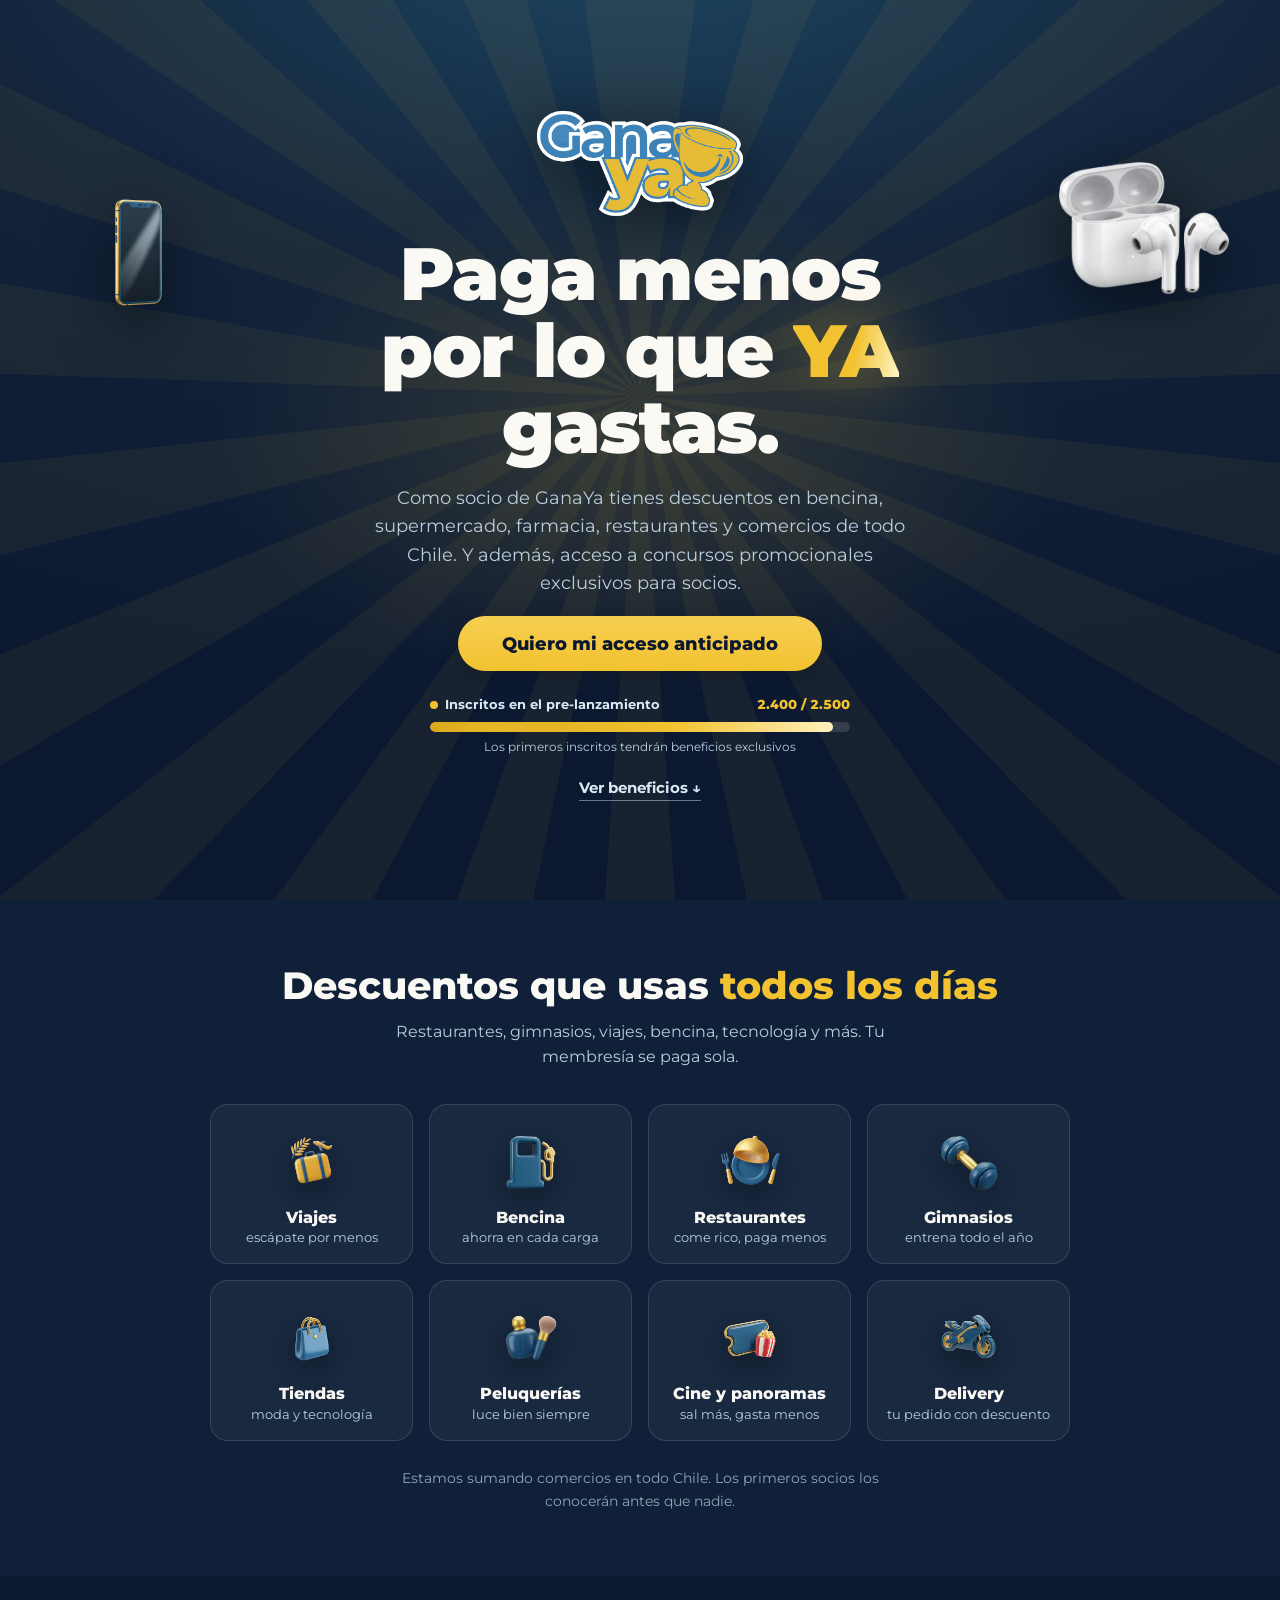
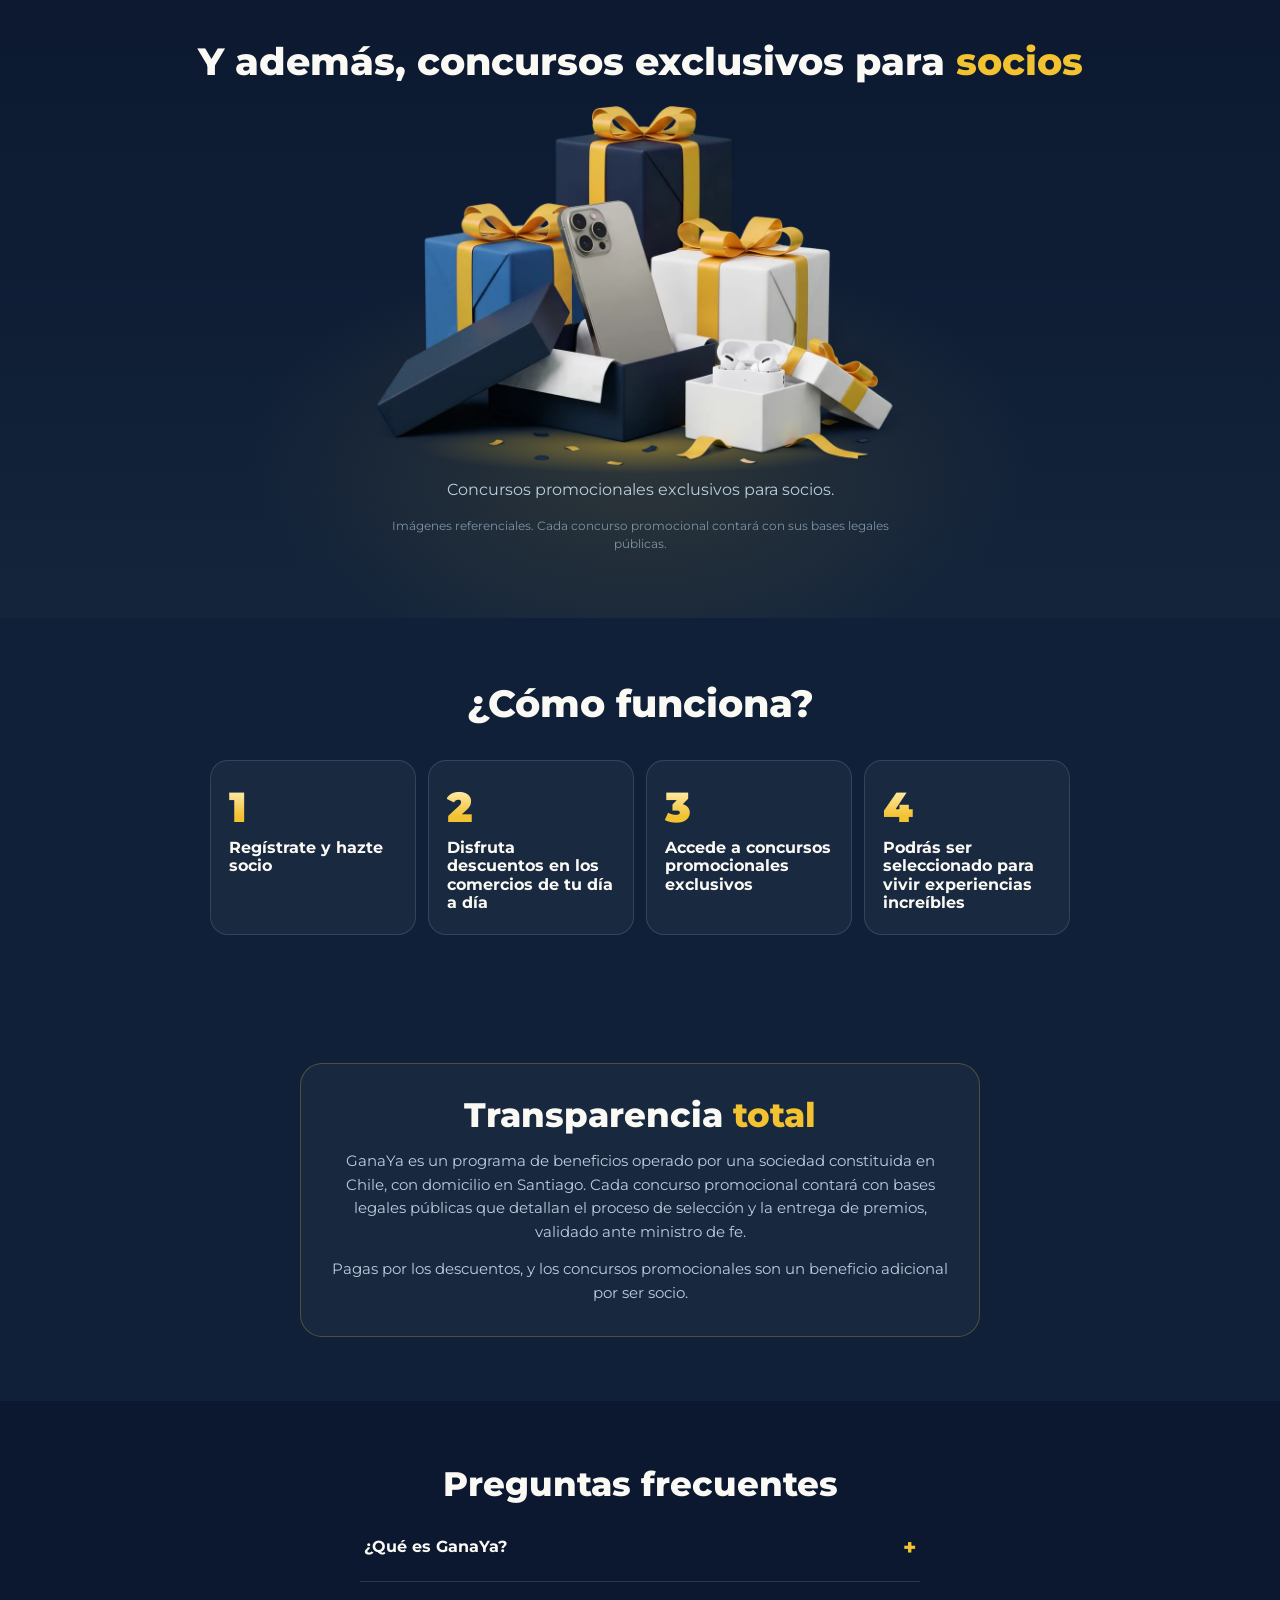
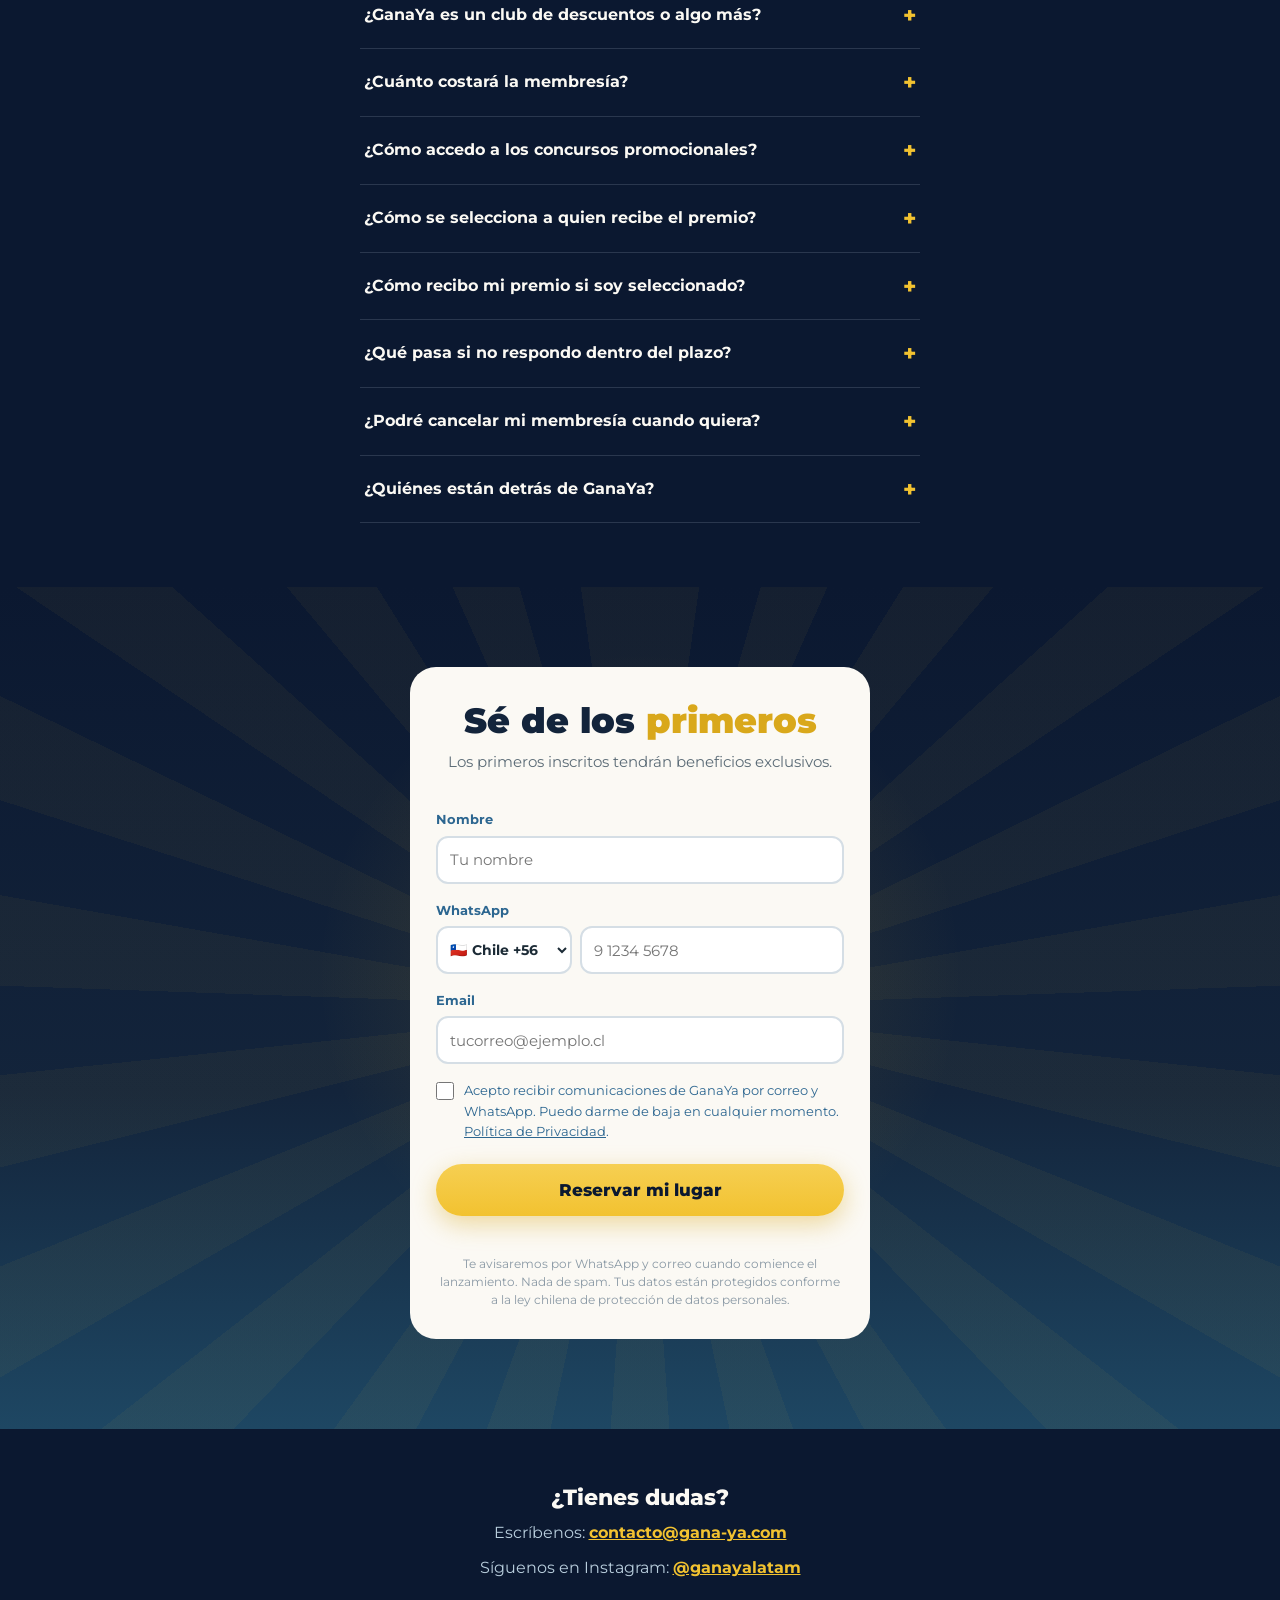
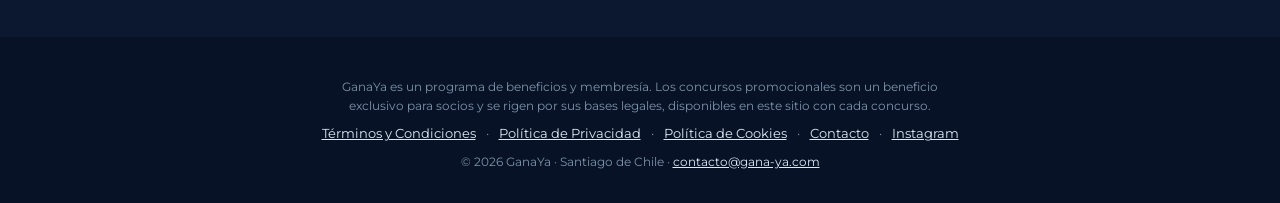
==== commit f4bf797b: "feat: concursos en regalos abiertos, una sola imagen Co-Authored-By: Claude Opus 5.5 <noreply@anthro" ====
--- a/index.html
+++ b/index.html
@@ -18,7 +18,7 @@
   <link rel="preconnect" href="https://fonts.googleapis.com">
   <link rel="preconnect" href="https://fonts.gstatic.com" crossorigin>
   <link href="https://fonts.googleapis.com/css2?family=Montserrat:wght@400;700;800;900&display=swap" rel="stylesheet">
-  <link rel="stylesheet" href="styles.css?v=20261005">
+  <link rel="stylesheet" href="styles.css?v=20261005b">
   <script src="/turnstile.js" defer></script>
   <script src="app.js?v=20261005" defer></script>
 </head>
@@ -71,8 +71,7 @@
     <h2>Y además, concursos exclusivos para <span class="oro">socios</span></h2>
     <div class="premios-escena" role="img" aria-label="Premios referenciales: smartphone y audífonos">
       <span class="premios-glow" aria-hidden="true"></span>
-      <img class="escena-phone" src="assets/brand/premio-phone.webp" alt="">
-      <img class="escena-airpods" src="assets/brand/premio-airpods.webp" alt="">
+      <img class="escena-regalos" src="assets/brand/premio-regalos.webp" alt="">
     </div>
     <p>Concursos promocionales exclusivos para socios.</p>
     <p class="ref">Imágenes referenciales. Cada concurso promocional contará con sus
--- a/styles.css
+++ b/styles.css
@@ -290,8 +290,9 @@
 }
 .premios-escena img { position: absolute; pointer-events: none; filter: drop-shadow(0 12px 18px rgba(0, 0, 0, 0.45)); }
 /* 05/10 : seulement les lots du premier concours (avis de BBSC), plus d'auto, de moto ni de voyage. */
-.escena-phone { left: 0; bottom: -6%; width: 60%; max-width: 420px; z-index: 2; animation: flotaIzq 7s ease-in-out 0.5s infinite; }
-.escena-airpods { left: 46%; bottom: 0; width: 40%; max-width: 280px; z-index: 3; animation: flotaDer 8s ease-in-out 0.8s infinite; }
+/* 05/10 : les deux lots en cadeaux ouverts, une seule image. Ombre de contact dans l'image : pas de
+   drop-shadow (rectangle gris sur iOS Safari). */
+.premios-escena .escena-regalos { left: 0; right: 0; bottom: 0; width: 100%; max-width: 560px; height: 100%; margin: 0 auto; object-fit: contain; object-position: center bottom; filter: none; z-index: 2; }
 
 /* ---------- Cómo funciona ---------- */
 .noche .como { background: var(--noche-panel); text-align: center; }
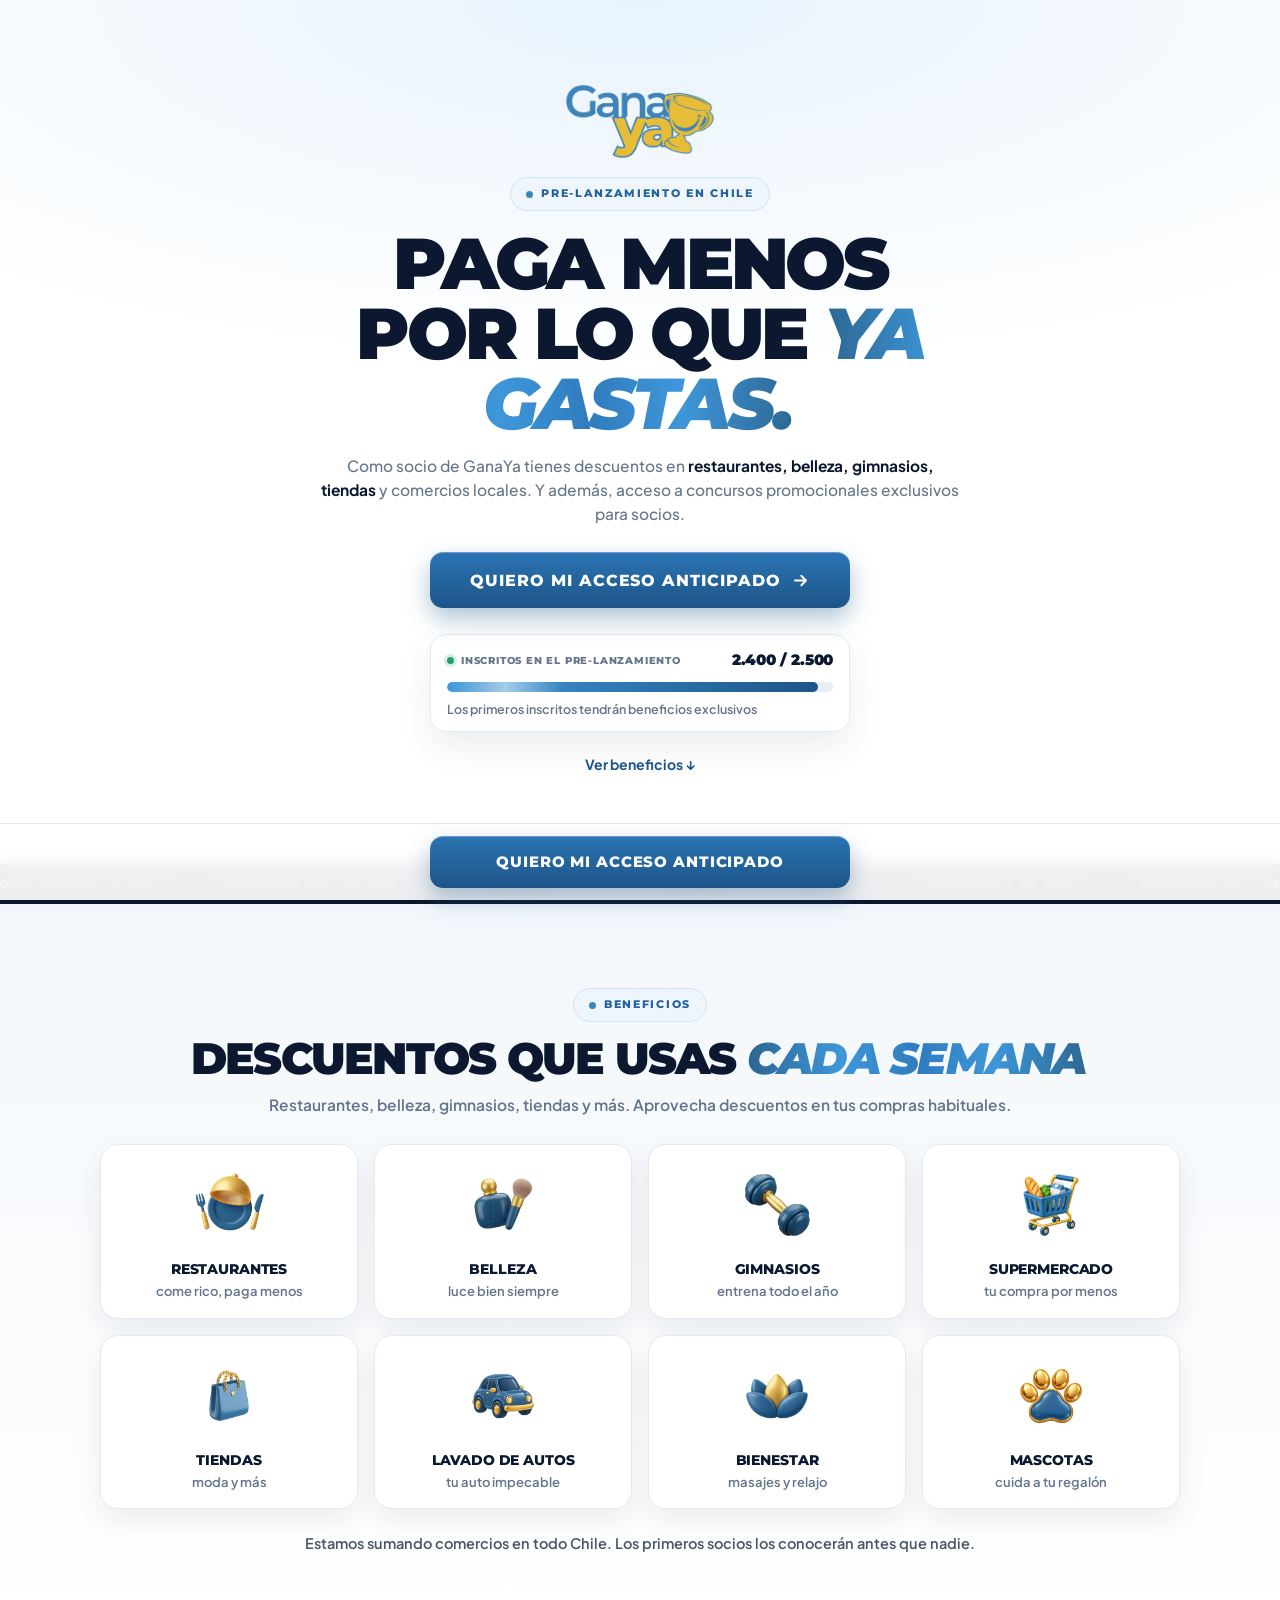
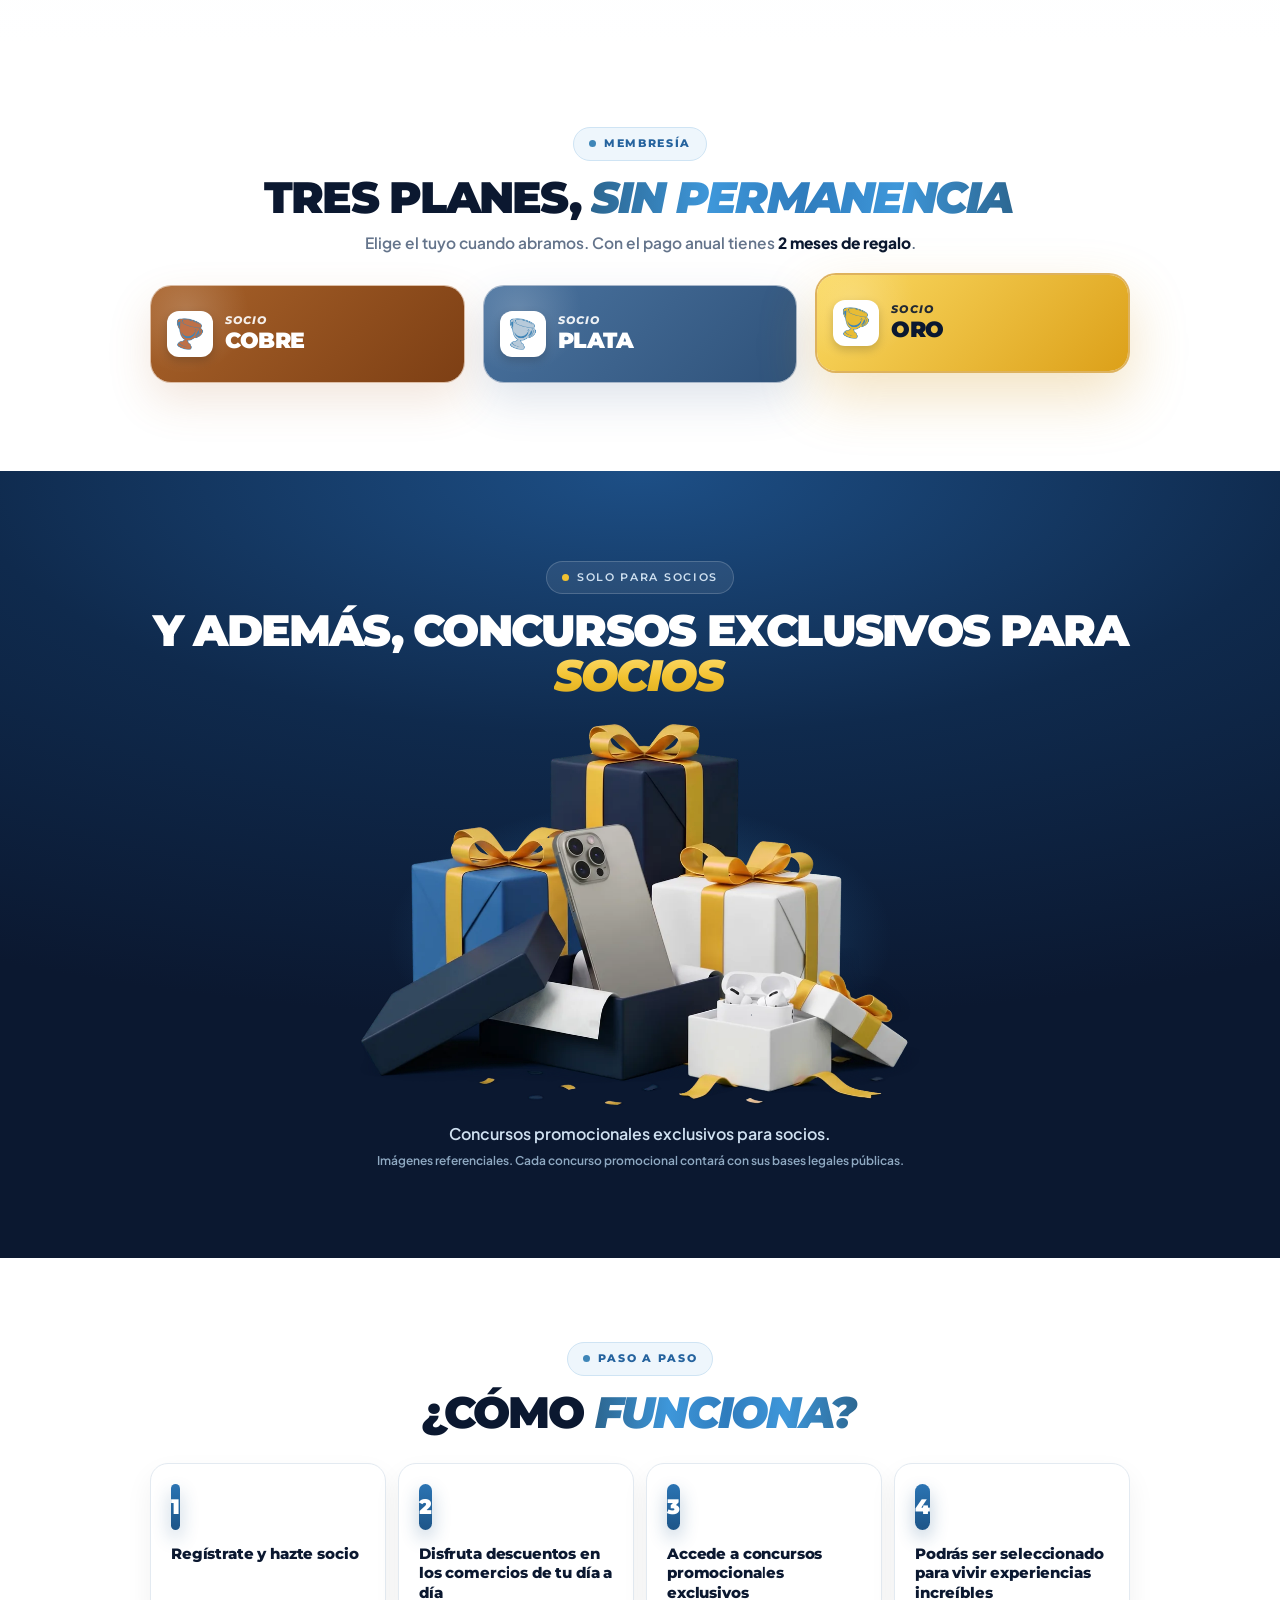
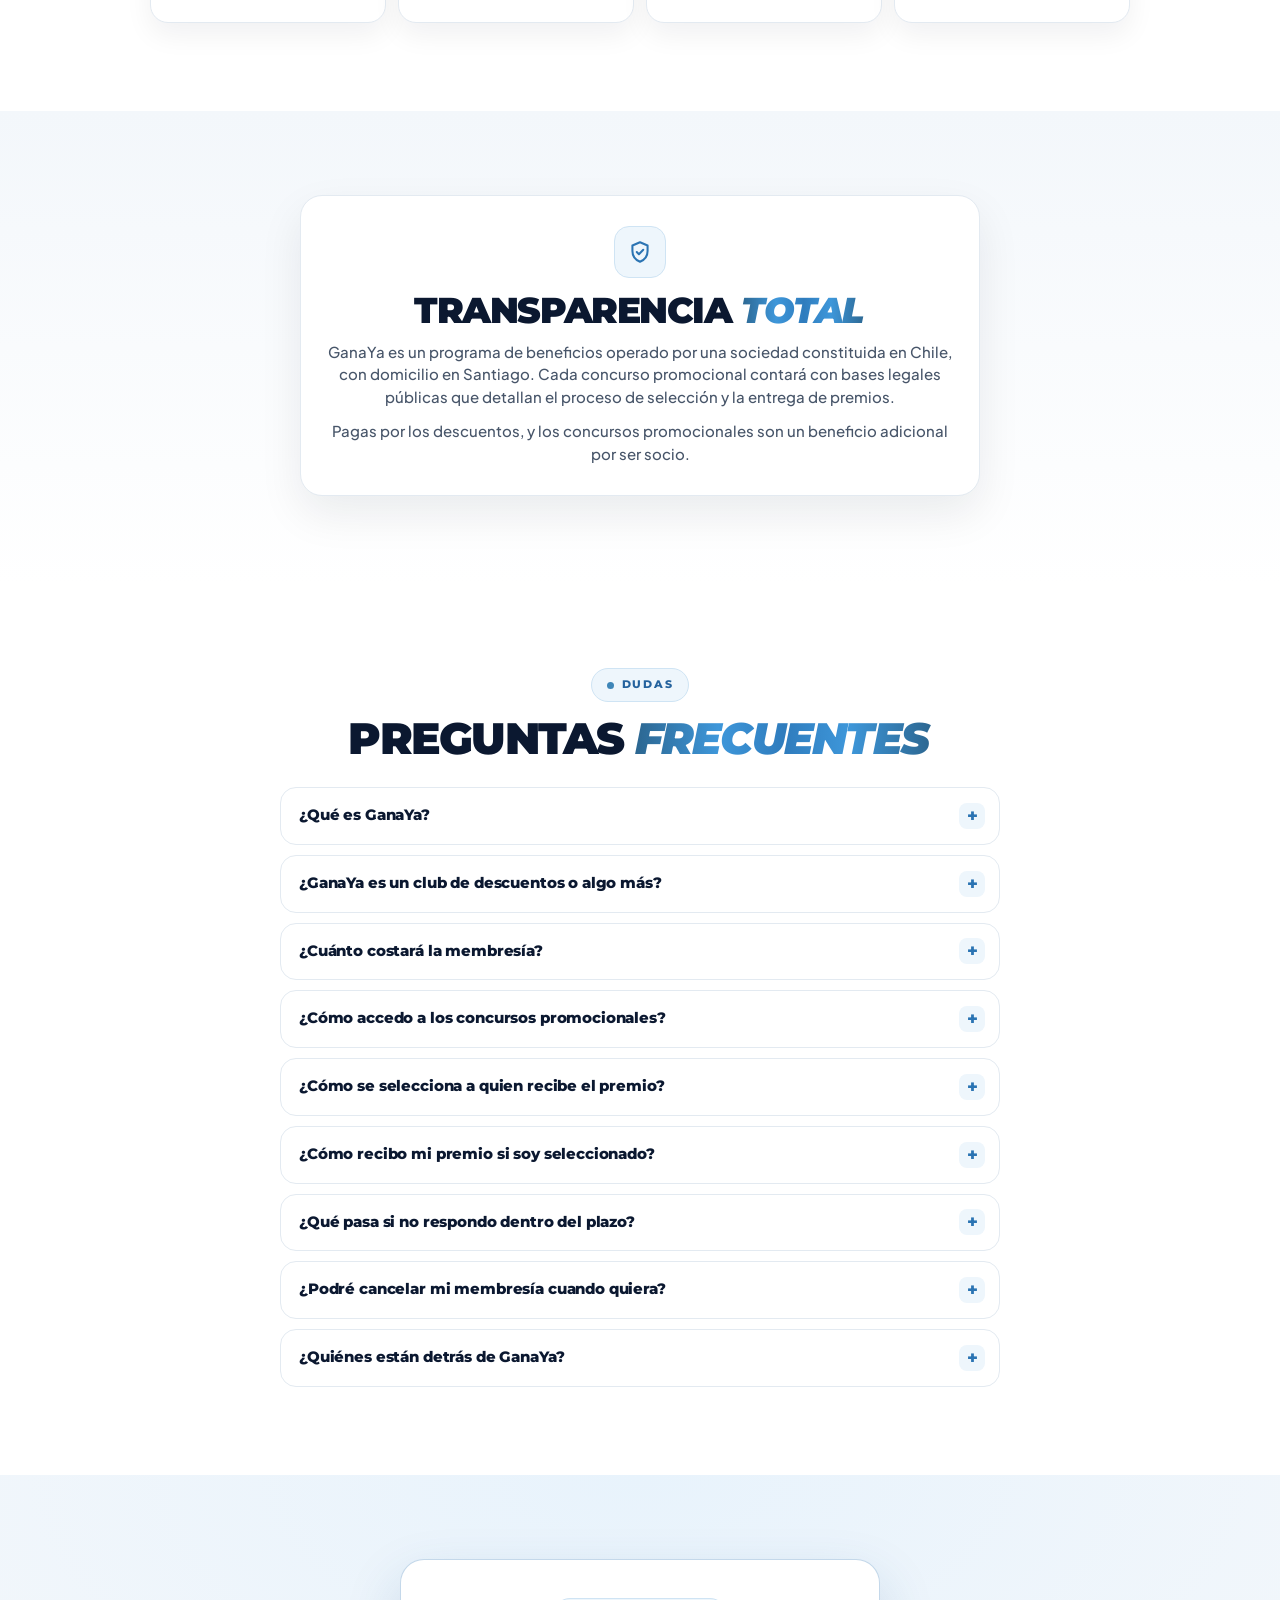
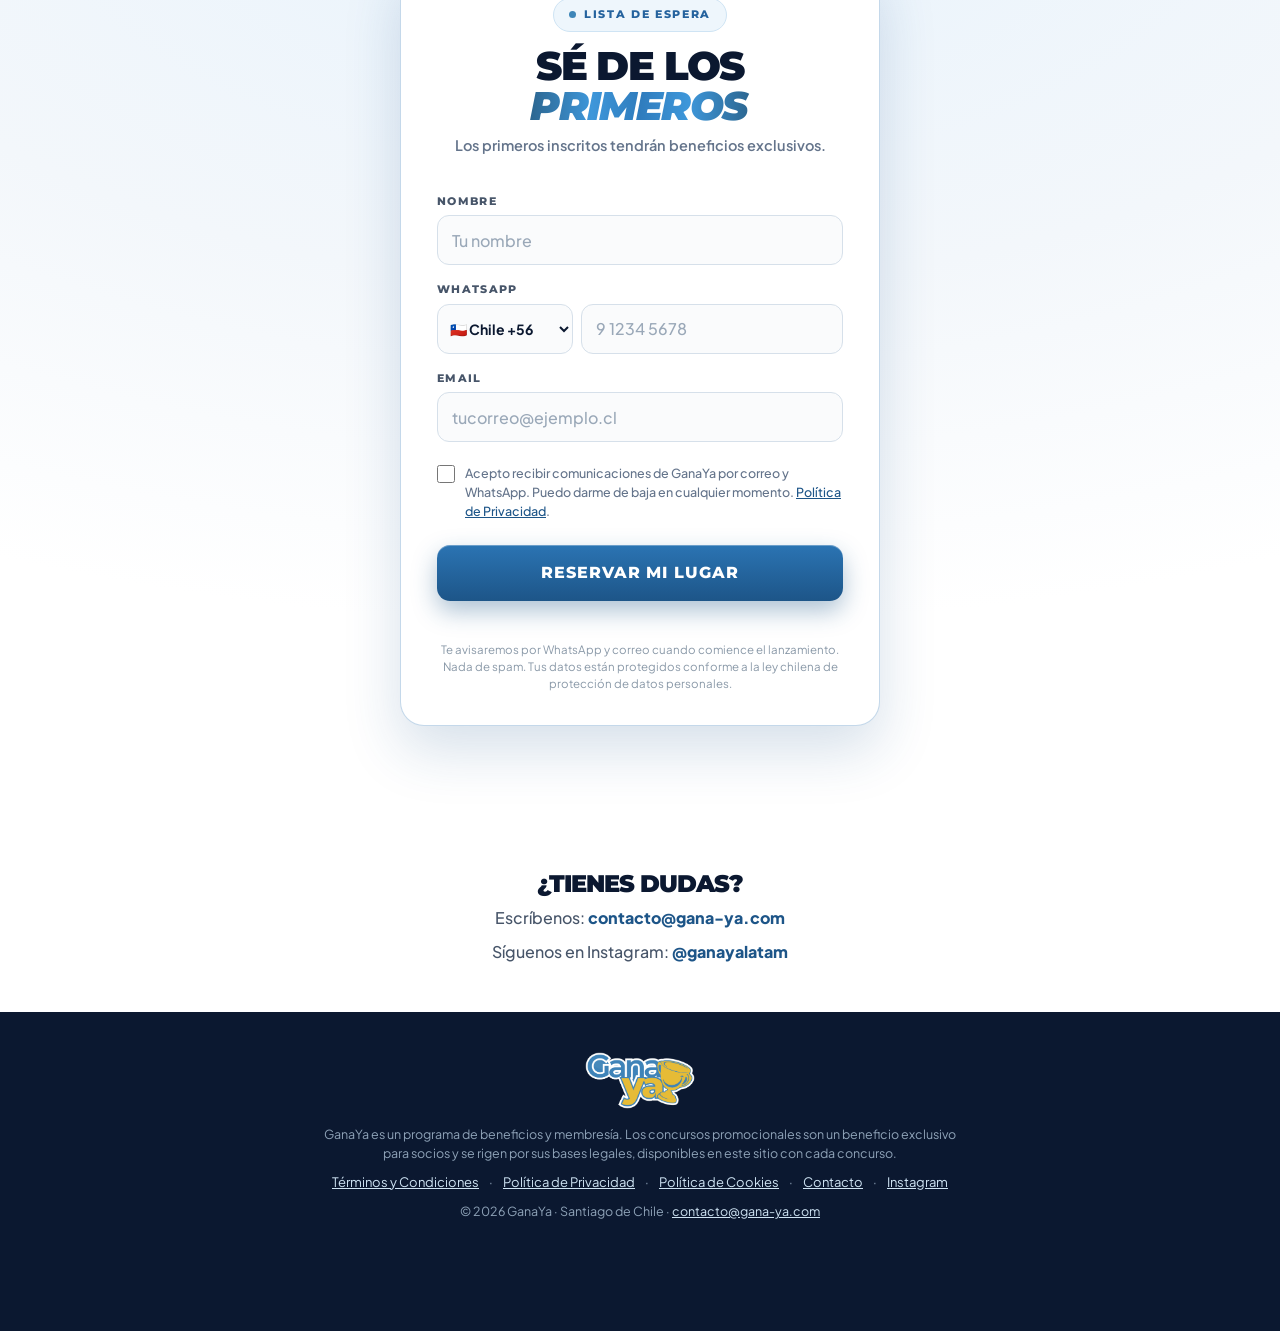
==== commit 0402eefa: "feat: habillage premium de la page de vente, plans sans prix, rubros con comercios firmados Fond cla" ====
--- a/index.html
+++ b/index.html
@@ -4,37 +4,38 @@
   <meta charset="utf-8">
   <meta name="viewport" content="width=device-width, initial-scale=1">
   <title>GanaYa · Paga menos por lo que ya gastas</title>
-  <meta name="description" content="El club de beneficios que llega a Chile: descuentos de socio en bencina, supermercado, farmacia y restaurantes. Y concursos promocionales exclusivos.">
+  <meta name="description" content="El club de beneficios que llega a Chile: descuentos de socio en restaurantes, belleza, gimnasios y tiendas. Y concursos promocionales exclusivos.">
   <meta property="og:type" content="website">
   <meta property="og:title" content="GanaYa · Paga menos por lo que ya gastas">
-  <meta property="og:description" content="Descuentos de socio todos los días en bencina, supermercado, farmacia y restaurantes. Y concursos promocionales exclusivos. Anótate a la lista de espera.">
+  <meta property="og:description" content="Descuentos de socio cada semana en restaurantes, belleza, gimnasios y tiendas. Y concursos promocionales exclusivos. Anótate a la lista de espera.">
   <meta property="og:image" content="https://gana-ya.com/assets/og.jpg">
   <meta property="og:url" content="https://gana-ya.com">
   <meta name="twitter:card" content="summary_large_image">
   <meta name="twitter:image" content="https://gana-ya.com/assets/og.jpg">
+  <meta name="theme-color" content="#0b1830">
   <link rel="canonical" href="https://gana-ya.com/">
   <link rel="icon" type="image/png" sizes="32x32" href="assets/favicon.png">
   <link rel="apple-touch-icon" href="assets/favicon-180.png">
   <link rel="preconnect" href="https://fonts.googleapis.com">
   <link rel="preconnect" href="https://fonts.gstatic.com" crossorigin>
-  <link href="https://fonts.googleapis.com/css2?family=Montserrat:wght@400;700;800;900&display=swap" rel="stylesheet">
-  <link rel="stylesheet" href="styles.css?v=20261005b">
+  <link href="https://fonts.googleapis.com/css2?family=Montserrat:ital,wght@0,700;0,800;0,900;1,800;1,900&family=Plus+Jakarta+Sans:wght@400;500;600;700;800&display=swap" rel="stylesheet">
+  <link rel="stylesheet" href="styles.css?v=20261005c">
   <script src="/turnstile.js" defer></script>
   <script src="app.js?v=20261005" defer></script>
 </head>
-<body class="noche">
+<body class="premium">
 
   <!-- 1. Hero -->
   <header class="hero" id="hero">
-    <img class="flotante flotante-izq" src="assets/brand/premio-phone.webp" alt="" aria-hidden="true" loading="lazy">
-    <img class="flotante flotante-der" src="assets/brand/premio-airpods.webp" alt="" aria-hidden="true" loading="lazy">
     <div class="hero-inner">
-      <img class="hero-logo" src="assets/logo-blanco.png" alt="GanaYa">
-      <h1>Paga menos<br>por lo que <span class="ya">YA</span> gastas.</h1>
-      <p class="hero-sub">Como socio de GanaYa tienes descuentos en bencina,
-        supermercado, farmacia, restaurantes y comercios de todo Chile. Y además,
+      <img class="hero-logo" src="assets/logo.png" alt="GanaYa">
+      <p class="pastilla"><i aria-hidden="true"></i>Pre-lanzamiento en Chile</p>
+      <h1>Paga menos<br>por lo que <span class="fuerte">ya gastas.</span></h1>
+      <p class="hero-sub">Como socio de GanaYa tienes descuentos en <b>restaurantes,
+        belleza, gimnasios, tiendas</b> y comercios locales. Y además,
         acceso a concursos promocionales exclusivos para socios.</p>
-      <button class="cta cta-hero cta-shine" type="button">Quiero mi acceso anticipado</button>
+      <button class="cta cta-hero" type="button">Quiero mi acceso anticipado
+        <svg viewBox="0 0 24 24" aria-hidden="true"><path d="M5 12h14M13 6l6 6-6 6"/></svg></button>
       <div class="jauge">
         <div class="jauge-top">
           <span class="jauge-label"><span class="jauge-dot" aria-hidden="true"></span>Inscritos en el pre-lanzamiento</span>
@@ -47,40 +48,67 @@
     </div>
   </header>
 
+  <!-- Bandeau -->
+  <div class="cinta" aria-hidden="true">
+    <span>Descuentos de socio<em>★</em>Concursos exclusivos para socios<em>★</em>Sin permanencia<em>★</em>Comercios locales<em>★</em>Descuentos de socio<em>★</em>Concursos exclusivos para socios<em>★</em>Sin permanencia<em>★</em>Comercios locales<em>★</em></span>
+  </div>
+
   <!-- 2. Descuentos -->
-  <section data-reveal class="descuentos" id="beneficios">
-    <h2>Descuentos que usas <span class="oro">todos los días</span></h2>
-    <p class="lead">Restaurantes, gimnasios, viajes, bencina, tecnología y más.
-      Tu membresía se paga sola.</p>
+  <section data-reveal class="descuentos suave" id="beneficios">
+    <p class="pastilla"><i aria-hidden="true"></i>Beneficios</p>
+    <h2>Descuentos que usas <span class="fuerte">cada semana</span></h2>
+    <p class="lead">Restaurantes, belleza, gimnasios, tiendas y más.
+      Aprovecha descuentos en tus compras habituales.</p>
     <div class="grid-cats">
-      <article class="cat"><img class="cat-img" src="assets/brand/premio-viaje.webp" alt="" loading="lazy"><h3>Viajes</h3><p>escápate por menos</p></article>
-      <article class="cat"><img class="cat-img" src="assets/brand/premio-bencina.webp" alt="" loading="lazy"><h3>Bencina</h3><p>ahorra en cada carga</p></article>
       <article class="cat"><img class="cat-img" src="assets/brand/cat-gastronomia.webp" alt="" loading="lazy"><h3>Restaurantes</h3><p>come rico, paga menos</p></article>
+      <article class="cat"><img class="cat-img" src="assets/brand/cat-belleza.webp" alt="" loading="lazy"><h3>Belleza</h3><p>luce bien siempre</p></article>
       <article class="cat"><img class="cat-img" src="assets/brand/cat-deporte.webp" alt="" loading="lazy"><h3>Gimnasios</h3><p>entrena todo el año</p></article>
-      <article class="cat"><img class="cat-img" src="assets/brand/cat-tiendas.webp" alt="" loading="lazy"><h3>Tiendas</h3><p>moda y tecnología</p></article>
-      <article class="cat"><img class="cat-img" src="assets/brand/cat-belleza.webp" alt="" loading="lazy"><h3>Peluquerías</h3><p>luce bien siempre</p></article>
-      <article class="cat"><img class="cat-img" src="assets/brand/cat-entretenimiento.webp" alt="" loading="lazy"><h3>Cine y panoramas</h3><p>sal más, gasta menos</p></article>
-      <article class="cat"><img class="cat-img" src="assets/brand/premio-moto.webp" alt="" loading="lazy"><h3>Delivery</h3><p>tu pedido con descuento</p></article>
+      <article class="cat"><img class="cat-img" src="assets/brand/cat-supermercados.webp" alt="" loading="lazy"><h3>Supermercado</h3><p>tu compra por menos</p></article>
+      <article class="cat"><img class="cat-img" src="assets/brand/cat-tiendas.webp" alt="" loading="lazy"><h3>Tiendas</h3><p>moda y más</p></article>
+      <article class="cat"><img class="cat-img" src="assets/brand/cat-automotriz-v2.webp" alt="" loading="lazy"><h3>Lavado de autos</h3><p>tu auto impecable</p></article>
+      <article class="cat"><img class="cat-img" src="assets/brand/cat-bienestar.webp" alt="" loading="lazy"><h3>Bienestar</h3><p>masajes y relajo</p></article>
+      <article class="cat"><img class="cat-img" src="assets/brand/cat-mascotas-v2.webp" alt="" loading="lazy"><h3>Mascotas</h3><p>cuida a tu regalón</p></article>
     </div>
     <p class="transition">Estamos sumando comercios en todo Chile. Los primeros
       socios los conocerán antes que nadie.</p>
   </section>
 
-  <!-- 3. Premios aspiracionales -->
+  <!-- 3. Planes -->
+  <section data-reveal class="planes" id="planes">
+    <p class="pastilla"><i aria-hidden="true"></i>Membresía</p>
+    <h2>Tres planes, <span class="fuerte">sin permanencia</span></h2>
+    <p class="lead">Elige el tuyo cuando abramos. Con el pago anual tienes
+      <b>2 meses de regalo</b>.</p>
+    <div class="grid-planes">
+      <article class="plan plan-cobre">
+        <div class="plan-cab"><span class="plan-marca"><img src="assets/brand/trofeo-cobre.png" alt=""></span><span class="plan-nivel"><small>Socio</small>Cobre</span></div>
+      </article>
+      <article class="plan plan-plata">
+        <div class="plan-cab"><span class="plan-marca"><img src="assets/brand/trofeo-plata.png" alt=""></span><span class="plan-nivel"><small>Socio</small>Plata</span></div>
+      </article>
+      <article class="plan plan-oro">
+        <div class="plan-cab"><span class="plan-marca"><img src="assets/brand/trofeo-oro.png" alt=""></span><span class="plan-nivel"><small>Socio</small>Oro</span></div>
+      </article>
+    </div>
+  </section>
+
+  <!-- 4. Premios -->
   <section data-reveal class="premios">
+    <p class="pastilla pastilla-noche"><i aria-hidden="true"></i>Solo para socios</p>
     <h2>Y además, concursos exclusivos para <span class="oro">socios</span></h2>
     <div class="premios-escena" role="img" aria-label="Premios referenciales: smartphone y audífonos">
       <span class="premios-glow" aria-hidden="true"></span>
-      <img class="escena-regalos" src="assets/brand/premio-regalos.webp" alt="">
+      <img class="escena-regalos" src="assets/brand/premio-regalos.webp" alt="" loading="lazy">
     </div>
     <p>Concursos promocionales exclusivos para socios.</p>
     <p class="ref">Imágenes referenciales. Cada concurso promocional contará con sus
       bases legales públicas.</p>
   </section>
 
-  <!-- 4. Cómo funciona -->
+  <!-- 5. Cómo funciona -->
   <section data-reveal class="como">
-    <h2>¿Cómo funciona?</h2>
+    <p class="pastilla"><i aria-hidden="true"></i>Paso a paso</p>
+    <h2>¿Cómo <span class="fuerte">funciona?</span></h2>
     <div class="grid-como">
       <article><span class="num">1</span><h3>Regístrate y hazte socio</h3></article>
       <article><span class="num">2</span><h3>Disfruta descuentos en los comercios de tu día a día</h3></article>
@@ -90,13 +118,13 @@
   </section>
 
   <!-- 6. Transparencia -->
-  <section data-reveal class="transparencia">
+  <section data-reveal class="transparencia suave">
     <div class="transparencia-card">
-      <h2>Transparencia <span class="oro">total</span></h2>
+      <span class="escudo" aria-hidden="true"><svg viewBox="0 0 24 24"><path d="M12 3l7 3v5c0 4.5-3 8.3-7 10-4-1.7-7-5.5-7-10V6l7-3z"/><path d="M9 12l2 2 4-4"/></svg></span>
+      <h2>Transparencia <span class="fuerte">total</span></h2>
       <p>GanaYa es un programa de beneficios operado por una sociedad constituida en
         Chile, con domicilio en Santiago. Cada concurso promocional contará con bases
-        legales públicas que detallan el proceso de selección y la entrega de premios,
-        validado ante ministro de fe.</p>
+        legales públicas que detallan el proceso de selección y la entrega de premios.</p>
       <p>Pagas por los descuentos, y los concursos promocionales son
         un beneficio adicional por ser socio.</p>
     </div>
@@ -104,22 +132,23 @@
 
   <!-- 7. FAQ -->
   <section data-reveal class="faq">
-    <h2>Preguntas frecuentes</h2>
+    <p class="pastilla"><i aria-hidden="true"></i>Dudas</p>
+    <h2>Preguntas <span class="fuerte">frecuentes</span></h2>
     <details>
       <summary>¿Qué es GanaYa?</summary>
       <p>Un club de beneficios: una membresía que te da descuentos en comercios de todo
-        Chile (restaurantes, gimnasios, viajes, bencina y más) y, además, acceso a
+        Chile (restaurantes, belleza, gimnasios, tiendas y más) y, además, acceso a
         concursos promocionales exclusivos para socios.</p>
     </details>
     <details>
       <summary>¿GanaYa es un club de descuentos o algo más?</summary>
-      <p>Es un club de descuentos. Pagas por los descuentos que usas todos los días
+      <p>Es un club de descuentos. Pagas por los descuentos que usas cada semana
         y los concursos promocionales vienen incluidos por ser socio, regidos por
         bases legales públicas.</p>
     </details>
     <details>
       <summary>¿Cuánto costará la membresía?</summary>
-      <p>Hay tres planes, sin permanencia: Socio Básico a $9.990 al mes, Socio Plata a
+      <p>Hay tres planes, sin permanencia: Socio Cobre a $9.990 al mes, Socio Plata a
         $16.990 y Socio Oro a $19.990. Con el pago anual tienes 2 meses de regalo.</p>
     </details>
     <details>
@@ -130,7 +159,7 @@
     <details>
       <summary>¿Cómo se selecciona a quien recibe el premio?</summary>
       <p>Cada concurso promocional tiene bases legales públicas que detallan el proceso
-        de selección, validado ante ministro de fe, y la fecha de anuncio.</p>
+        de selección y la fecha de anuncio.</p>
     </details>
     <details>
       <summary>¿Cómo recibo mi premio si soy seleccionado?</summary>
@@ -157,7 +186,8 @@
   <!-- 8. Formulaire -->
   <section data-reveal class="registro" id="registro">
     <div class="registro-card" id="registro-card">
-      <h2>Sé de los <span class="dorado">primeros</span></h2>
+      <p class="pastilla"><i aria-hidden="true"></i>Lista de espera</p>
+      <h2>Sé de los <span class="fuerte">primeros</span></h2>
       <p class="lead">Los primeros inscritos tendrán beneficios exclusivos.</p>
       <form id="form-registro" novalidate>
         <div class="ts-caja" id="ts-registro"></div>
@@ -185,7 +215,7 @@
 
         <input id="hp" name="hp" type="text" tabindex="-1" autocomplete="off" aria-hidden="true">
 
-        <button class="cta cta-shine" type="submit">Reservar mi lugar</button>
+        <button class="cta" type="submit">Reservar mi lugar</button>
         <p id="form-msg" role="status"></p>
         <p class="nota-form">Te avisaremos por WhatsApp y correo cuando comience el
           lanzamiento. Nada de spam. Tus datos están protegidos conforme a la ley chilena
@@ -205,6 +235,7 @@
 
   <!-- 10. Footer -->
   <footer>
+    <img class="footer-logo" src="assets/logo-blanco.png" alt="GanaYa" loading="lazy">
     <p>GanaYa es un programa de beneficios y membresía. Los concursos promocionales
       son un beneficio exclusivo para socios y se rigen por sus bases legales,
       disponibles en este sitio con cada concurso.</p>
--- a/styles.css
+++ b/styles.css
@@ -1,562 +1,404 @@
+/* gana-ya.com, habillage du 05/10/2026 : identité de la page de vente de l'app
+   (app/src/app/precios/precios.css, Design System « GanaYa »). Fond clair, titres
+   Montserrat 900 en capitales, mot fort en dégradé bleu, pastilles, bandeau marine,
+   trois métaux et ombres colorées. Corps en Plus Jakarta Sans.
+   Pas de drop-shadow sur une image (Safari iOS y dessine un rectangle).
+   Les pages légales partagent cette feuille : voir « Pages légales » plus bas. */
+
 :root {
-  --bleu: #3E86B8;
-  --bleu-fonce: #2C6690;
-  --bleu-nuit: #1E4763;
-  --bleu-pale: #DCEAF5;
-  --jaune: #F2C230;
-  --jaune-fonce: #D9A81B;
-  --creme: #FBF9F4;
-  --encre: #1c2b36;
-  /* Thème « Noche Dorada » (page d'accueil uniquement, via body.noche) */
-  --noche-fondo: #0B1830;
-  --noche-panel: #0F2038;
-  --noche-texto: #FBF9F4;
-  --noche-sub: #b9cedd;
-  --noche-borde: rgba(220, 234, 245, 0.14);
+  --tinta: #0b1830;
+  --pizarra: #475569;
+  --sub: #64748b;
+  --linea: #e3eaf1;
+  --suave: #f3f7fb;
+  --tarjeta: #fafbfc;
+  --azul: #2b74b3;
+  --azul-oscuro: #1d5588;
+  --amarillo: #f2c230;
+  --noche: #0b1830;
+  --boton: linear-gradient(180deg, #2b74b3 0%, #1d5588 100%);
+  --boton-sombra: 0 10px 24px rgba(29, 85, 136, 0.36);
+  --titulos: "Montserrat", "Helvetica Neue", Arial, sans-serif;
+  --cuerpo: "Plus Jakarta Sans", "Helvetica Neue", Arial, sans-serif;
+  /* Anciennes variables, encore lues par les pages légales. */
+  --bleu-fonce: #1d5588;
+  --encre: #0b1830;
 }
 
 * { margin: 0; padding: 0; box-sizing: border-box; }
-
 html { scroll-behavior: smooth; }
-@media (prefers-reduced-motion: reduce) {
-  html { scroll-behavior: auto; }
-}
-
 body {
-  font-family: "Montserrat", "Helvetica Neue", Arial, sans-serif;
-  color: var(--encre);
-  background: var(--creme);
-  line-height: 1.55;
-}
-
-h1, h2, h3 { line-height: 1.15; }
-
-section, header.hero { padding: 64px 20px; }
-
-/* ============================================================
-   Animations (désactivées via prefers-reduced-motion tout en bas)
-   ============================================================ */
-@keyframes shine { 0%, 55% { left: -60%; } 100% { left: 140%; } }
-@keyframes shimmer { 0% { background-position: 150% 0; } 100% { background-position: -150% 0; } }
-@keyframes raysSpin { from { transform: translate(-50%, -50%) rotate(0deg); } to { transform: translate(-50%, -50%) rotate(360deg); } }
-@keyframes flota { 0%, 100% { transform: translateY(0); } 50% { transform: translateY(-14px); } }
-@keyframes flotaIzq { 0%, 100% { transform: translateY(0) rotate(-7deg); } 50% { transform: translateY(-10px) rotate(-7deg); } }
-@keyframes flotaDer { 0%, 100% { transform: translateY(0) rotate(6deg); } 50% { transform: translateY(-12px) rotate(6deg); } }
-@keyframes glowPulse { 0%, 100% { box-shadow: 0 6px 26px rgba(242, 194, 48, 0.32); } 50% { box-shadow: 0 10px 52px rgba(242, 194, 48, 0.65); } }
-@keyframes cardGlow {
-  0%, 100% { box-shadow: 0 0 0 1px rgba(242, 194, 48, 0.35), 0 0 46px rgba(242, 194, 48, 0.22), 0 30px 60px rgba(0, 0, 0, 0.5); }
-  50% { box-shadow: 0 0 0 1px rgba(242, 194, 48, 0.6), 0 0 90px rgba(242, 194, 48, 0.38), 0 30px 60px rgba(0, 0, 0, 0.5); }
-}
-@keyframes pulseDot { 0%, 100% { opacity: 1; } 50% { opacity: 0.35; } }
-@keyframes jaugeSheen { 0% { transform: translateX(-100%); } 60%, 100% { transform: translateX(320%); } }
-
-/* ============================================================
-   Thème sombre de la landing (les pages légales restent claires)
-   ============================================================ */
-body.noche { background: var(--noche-fondo); color: var(--noche-texto); }
-body.noche h2 { color: var(--noche-texto); }
-.oro { color: var(--jaune); }
-.dorado { color: var(--jaune-fonce); }
-
-/* ---------- Hero ---------- */
-.noche .hero {
-  position: relative;
-  overflow: hidden;
-  min-height: 100svh;
-  display: flex;
-  flex-direction: column;
-  align-items: center;
-  justify-content: center;
-  text-align: center;
-  background: radial-gradient(ellipse 120% 90% at 50% -10%, var(--bleu-nuit) 0%, #13243B 45%, var(--noche-fondo) 100%);
-  color: var(--noche-texto);
-  padding-top: 56px;
-  padding-bottom: 46px;
-}
-.noche .hero::before {
-  content: "";
-  position: absolute;
-  left: 50%; top: 44%;
-  width: 200vmax; height: 200vmax;
-  transform: translate(-50%, -50%);
-  background: repeating-conic-gradient(from 0deg at 50% 50%,
-    rgba(242, 194, 48, 0.055) 0deg 8deg, transparent 8deg 16deg);
-  animation: raysSpin 120s linear infinite;
-  pointer-events: none;
-}
-.noche .hero::after {
-  content: "";
-  position: absolute;
-  left: 50%; top: 16%;
-  width: 1000px; height: 600px;
-  transform: translateX(-50%);
-  background: radial-gradient(ellipse at center, rgba(242, 194, 48, 0.15), transparent 60%);
-  pointer-events: none;
-}
-
-.hero-inner {
-  position: relative;
-  z-index: 1;
-  display: flex;
-  flex-direction: column;
-  align-items: center;
-  gap: 18px;
-  max-width: 720px;
-  width: 100%;
-}
-
-.noche .hero-logo {
-  width: min(210px, 52vw); height: auto;
-  filter: drop-shadow(0 10px 26px rgba(0, 0, 0, 0.45));
-}
-
-.noche .hero h1 {
-  font-size: clamp(2.5rem, 10.5vw, 4.6rem);
-  font-weight: 900;
-  letter-spacing: -0.02em;
-  line-height: 1.04;
-}
-.noche .ya {
-  background: linear-gradient(100deg, var(--jaune) 25%, #fff3c4 42%, var(--jaune) 58%);
-  background-size: 250% 100%;
-  -webkit-background-clip: text;
-  background-clip: text;
-  color: transparent;
-  animation: shimmer 3.2s linear infinite;
-  filter: drop-shadow(0 0 30px rgba(242, 194, 48, 0.4));
-}
-
-.noche .hero-sub { max-width: 560px; font-size: clamp(0.98rem, 3.4vw, 1.15rem); color: var(--noche-sub); }
-
-/* Premio central flottant */
-.hero-premio { position: relative; width: min(460px, 88vw); margin: 2px 0 -4px; }
-.hero-premio img {
-  position: relative; display: block; width: 100%; height: auto;
-  margin: -20% 0 -26%;
-  animation: flota 8s ease-in-out infinite;
-  filter: drop-shadow(0 18px 26px rgba(0, 0, 0, 0.5));
-}
-.hero-premio-glow {
-  position: absolute; left: 50%; bottom: -14px;
-  width: 72%; height: 52px;
-  transform: translateX(-50%);
-  background: radial-gradient(ellipse at center, rgba(242, 194, 48, 0.42), transparent 65%);
-  pointer-events: none;
-}
-
-/* Premios flottants sur les côtés (desktop) */
-.flotante { display: none; }
-@media (min-width: 900px) {
-  .flotante {
-    display: block; position: absolute; z-index: 0;
-    filter: drop-shadow(0 18px 30px rgba(0, 0, 0, 0.5));
-    pointer-events: none;
-  }
-  .flotante-izq { left: 5%; top: 20%; width: 150px; animation: flotaIzq 7s ease-in-out infinite; }
-  .flotante-der { right: 4%; top: 18%; width: 170px; animation: flotaDer 8s ease-in-out 1s infinite; }
-}
-
-/* ---------- Jauge lugares de pre-lanzamiento ---------- */
-.jauge { width: min(420px, 86vw); display: flex; flex-direction: column; gap: 7px; margin-top: 6px; }
-.jauge-top { display: flex; justify-content: space-between; align-items: baseline; font-size: 0.8rem; }
-.jauge-label { font-weight: 700; color: var(--bleu-pale); display: flex; align-items: center; gap: 7px; }
-.jauge-dot {
-  width: 8px; height: 8px; border-radius: 50%; background: var(--jaune);
-  animation: pulseDot 1.6s ease-in-out infinite;
-}
-.jauge-num { font-weight: 800; color: var(--jaune); font-variant-numeric: tabular-nums; }
-.jauge-track {
-  position: relative; height: 10px; border-radius: 999px;
-  background: rgba(220, 234, 245, 0.14); overflow: hidden;
-}
-.jauge-fill {
-  height: 100%; width: 0%; border-radius: 999px;
-  background: linear-gradient(90deg, var(--jaune-fonce), var(--jaune) 60%, #fff0bd);
-  transition: width 1.8s cubic-bezier(0.22, 1, 0.36, 1);
-}
-/* Reflet doré qui balaye la barre tant qu'elle attend le vrai compteur */
+  font-family: var(--cuerpo);
+  color: var(--tinta);
+  background: #fff;
+  font-size: 16px;
+  line-height: 1.5;
+  -webkit-font-smoothing: antialiased;
+}
+img { max-width: 100%; }
+a { color: var(--azul-oscuro); }
+
+/* ============================================================
+   Briques communes
+   ============================================================ */
+.premium section, .premium header.hero { padding: 56px 18px 60px; text-align: center; }
+.premium section > *, .premium .hero-inner { max-width: 1080px; margin-left: auto; margin-right: auto; }
+.suave { background: linear-gradient(180deg, var(--suave) 0%, #fff 100%); }
+
+.pastilla {
+  display: inline-flex; align-items: center; gap: 8px; padding: 8px 15px; border-radius: 999px;
+  background: #eef6fc; border: 1px solid #cfe4f4; color: #25639e;
+  font-family: var(--titulos); font-size: 10.5px; font-weight: 800; letter-spacing: 0.16em; text-transform: uppercase;
+}
+.pastilla i { width: 7px; height: 7px; border-radius: 50%; background: #3e86b8; }
+.pastilla-noche { background: rgba(255, 255, 255, 0.08); border-color: rgba(255, 255, 255, 0.18); color: #cfe4f4; }
+.pastilla-noche i { background: var(--amarillo); }
+
+.premium h1, .premium h2 {
+  font-family: var(--titulos); font-weight: 900; text-transform: uppercase; color: var(--tinta);
+}
+.premium h2 {
+  margin-top: 14px; font-size: clamp(27px, 6.4vw, 44px); line-height: 1.02; letter-spacing: -0.04em;
+}
+.premium h3 { font-family: var(--titulos); font-weight: 800; }
+.fuerte {
+  font-style: italic; padding-right: 0.08em;
+  background: linear-gradient(90deg, #2c6690 0%, #3e97da 28%, #2f7cbd 50%, #3e97da 72%, #2c6690 100%);
+  -webkit-background-clip: text; background-clip: text; color: transparent;
+}
+.oro {
+  font-style: italic; padding-right: 0.08em;
+  background: linear-gradient(180deg, #ffe17a 0%, #f2c230 55%, #d9a81b 100%);
+  -webkit-background-clip: text; background-clip: text; color: transparent;
+}
+.lead { margin-top: 12px; color: var(--sub); font-size: 15.5px; font-weight: 600; line-height: 1.5; max-width: 560px; margin-left: auto; margin-right: auto; }
+.lead b { color: var(--tinta); font-weight: 800; }
+
+/* Bouton principal : dégradé bleu, capitales, ombre colorée. */
+.cta {
+  display: inline-flex; justify-content: center; align-items: center; gap: 10px;
+  min-height: 56px; padding: 0 26px; border: 0; border-radius: 13px; cursor: pointer;
+  background: var(--boton); color: #fff;
+  font-family: var(--titulos); font-weight: 800; font-size: 15.5px; letter-spacing: 0.06em; text-transform: uppercase;
+  box-shadow: var(--boton-sombra), inset 0 1px 0 rgba(255, 255, 255, 0.3);
+  transition: transform 0.15s ease, box-shadow 0.15s ease;
+}
+.cta svg { width: 19px; height: 19px; fill: none; stroke: currentColor; stroke-width: 2.4; stroke-linecap: round; stroke-linejoin: round; }
+.cta:hover { transform: translateY(-1px); box-shadow: 0 14px 30px rgba(29, 85, 136, 0.42), inset 0 1px 0 rgba(255, 255, 255, 0.3); }
+.cta:active { transform: translateY(1px); }
+.cta:focus-visible, summary:focus-visible, .link-secundario:focus-visible { outline: 3px solid var(--tinta); outline-offset: 2px; }
+.cta:disabled { opacity: 0.6; cursor: wait; transform: none; }
+
+/* ============================================================
+   1. Héros
+   ============================================================ */
+.hero {
+  position: relative; overflow: hidden;
+  background: radial-gradient(130% 70% at 50% 0%, #e8f3fc 0%, #fff 62%);
+}
+.hero-inner { position: relative; z-index: 2; max-width: 640px !important; }
+.hero-logo { width: 150px; height: auto; display: block; margin: 0 auto; }
+.hero .pastilla { margin-top: 18px; }
+.hero h1 {
+  margin-top: 18px; font-size: clamp(39px, 10.5vw, 72px); line-height: 0.97; letter-spacing: -0.045em;
+}
+.hero-sub { margin-top: 16px; color: var(--sub); font-size: 15.5px; font-weight: 500; line-height: 1.55; }
+.hero-sub b { color: var(--tinta); font-weight: 700; }
+.cta-hero { margin-top: 26px; width: 100%; max-width: 420px; }
+
+.flotante { position: absolute; z-index: 1; pointer-events: none; opacity: 0.95; }
+.flotante-izq { width: 70px; left: -14px; top: 26px; transform: rotate(-9deg); animation: flotaIzq 7s ease-in-out infinite; }
+.flotante-der { width: 78px; right: -12px; top: 40px; transform: rotate(8deg); animation: flotaDer 8s ease-in-out 0.6s infinite; }
+
+/* Jauge des inscrits : carte blanche, barre bleue. */
+.jauge {
+  margin: 26px auto 0; max-width: 420px; padding: 14px 16px 12px; text-align: left;
+  background: #fff; border: 1px solid var(--linea); border-radius: 16px;
+  box-shadow: 0 14px 34px rgba(5, 22, 42, 0.08);
+}
+.jauge-top { display: flex; justify-content: space-between; align-items: center; gap: 10px; }
+.jauge-label { display: inline-flex; align-items: center; gap: 7px; font-family: var(--titulos); font-size: 10px; font-weight: 800; letter-spacing: 0.08em; text-transform: uppercase; color: var(--sub); min-width: 0; }
+.jauge-dot { width: 7px; height: 7px; border-radius: 50%; background: #22a06b; box-shadow: 0 0 0 3px rgba(34, 160, 107, 0.18); animation: pulseDot 1.6s ease-in-out infinite; }
+.jauge-num { flex-shrink: 0; font-family: var(--titulos); font-weight: 900; font-size: 15px; letter-spacing: -0.02em; white-space: nowrap; }
+.jauge-track { position: relative; margin-top: 10px; height: 10px; border-radius: 999px; background: #e8eef5; overflow: hidden; }
+.jauge-fill { height: 100%; border-radius: 999px; background: linear-gradient(90deg, #3e97da, #1d5588); transition: width 0.7s ease; }
 .jauge-track::after {
-  content: "";
-  position: absolute; top: 0; bottom: 0; left: 0; width: 30%;
-  background: linear-gradient(105deg, transparent, rgba(242, 194, 48, 0.45), transparent);
-  animation: jaugeSheen 2.6s ease-in-out infinite;
-}
-.jauge-estado { font-size: 0.72rem; color: var(--noche-sub); text-align: center; }
-
-/* ---------- CTA ---------- */
-.cta {
-  display: inline-block;
-  background: linear-gradient(180deg, #f6cf52, var(--jaune));
-  color: var(--noche-fondo);
-  font-family: inherit;
-  font-size: 1.05rem;
-  font-weight: 800;
-  border: none;
-  border-radius: 999px;
-  padding: 16px 36px;
-  cursor: pointer;
-  box-shadow: 0 6px 20px rgba(0, 0, 0, 0.18);
-  transition: filter 0.15s ease, transform 0.15s ease;
-}
-.cta:hover { filter: brightness(1.07); transform: translateY(-1px); }
-.cta:active { transform: scale(0.96); }
-.cta:focus-visible { outline: 3px solid #fff; outline-offset: 3px; }
-.cta:disabled { opacity: 0.7; cursor: default; }
-
-.cta-hero {
-  font-size: clamp(0.98rem, 3.8vw, 1.12rem);
-  padding: 17px clamp(22px, 6vw, 44px);
-  max-width: 100%;
-  white-space: normal;
-  animation: glowPulse 2.8s ease-in-out infinite;
-}
-
-/* Balayage lumineux périodique */
-.cta-shine { position: relative; overflow: hidden; }
-.cta-shine::before {
-  content: "";
-  position: absolute; top: 0; bottom: 0; left: -60%; width: 45%;
-  background: linear-gradient(105deg, transparent, rgba(255, 255, 255, 0.65), transparent);
-  transform: skewX(-20deg);
-  animation: shine 3.2s ease-in-out infinite;
-}
-
-/* ---------- Lien secondaire hero ---------- */
-.noche .link-secundario {
-  color: var(--bleu-pale); font-size: 0.92rem; font-weight: 700;
-  text-decoration: none; border-bottom: 1px solid rgba(220, 234, 245, 0.45);
-  margin-top: 2px;
-}
-.noche .link-secundario:hover { color: var(--jaune); }
-
-/* ---------- Descuentos ---------- */
-.noche .descuentos { background: var(--noche-panel); text-align: center; }
-.noche .descuentos h2 { font-size: clamp(1.6rem, 5.5vw, 2.4rem); font-weight: 800; }
-.noche .descuentos .lead { margin: 12px auto 0; max-width: 540px; color: var(--noche-sub); }
-
-.grid-cats {
-  display: grid;
-  grid-template-columns: repeat(2, 1fr);
-  gap: 12px;
-  max-width: 860px;
-  margin: 34px auto 0;
-}
-.noche .cat {
-  background: rgba(255, 255, 255, 0.045);
-  border: 1px solid var(--noche-borde);
-  border-radius: 18px;
-  padding: 20px 12px 16px;
-  transition: transform 0.25s ease, border-color 0.25s ease;
-}
-.noche .cat:hover { transform: translateY(-6px); border-color: rgba(242, 194, 48, 0.55); }
-.cat-img {
-  display: block; width: 76px; height: 76px; object-fit: contain; margin: 0 auto 8px;
-  filter: drop-shadow(0 10px 16px rgba(0, 0, 0, 0.4));
-}
-.noche .cat h3 { font-size: 1rem; font-weight: 800; color: var(--noche-texto); }
-.noche .cat p { font-size: 0.82rem; color: var(--noche-sub); }
-
-.noche .transition { margin: 26px auto 0; max-width: 520px; font-size: 0.9rem; font-weight: 400; color: #8fa5b8; }
-
-/* ---------- Premios ---------- */
-.noche .premios {
-  position: relative; overflow: hidden;
-  background: linear-gradient(180deg, var(--noche-fondo), #13243B);
-  text-align: center;
-  color: var(--noche-texto);
-}
-.noche .premios h2 { position: relative; font-size: clamp(1.6rem, 5.5vw, 2.4rem); font-weight: 800; }
-.noche .premios p { position: relative; max-width: 520px; margin: 12px auto 0; color: var(--noche-sub); font-weight: 400; }
-.noche .premios .ref { font-size: 0.75rem; color: #7c93a8; margin-top: 14px; }
-
+  content: ""; position: absolute; top: 0; bottom: 0; width: 30%;
+  background: linear-gradient(90deg, transparent, rgba(255, 255, 255, 0.55), transparent);
+  animation: jaugeSheen 2.8s ease-in-out infinite;
+}
+.jauge-estado { margin-top: 8px; font-size: 12.5px; font-weight: 600; color: var(--sub); }
+.link-secundario { display: inline-block; margin-top: 22px; font-weight: 700; font-size: 14px; color: var(--azul-oscuro); text-decoration: none; }
+
+/* ============================================================
+   Bandeau défilant
+   ============================================================ */
+.cinta {
+  background: var(--noche); color: #fff; overflow: hidden; white-space: nowrap; padding: 12px 0;
+  font-family: var(--titulos); font-size: 11px; font-weight: 800; letter-spacing: 0.16em; text-transform: uppercase;
+}
+.cinta > span { display: inline-block; animation: desliza 28s linear infinite; }
+.cinta em { font-style: normal; color: var(--amarillo); padding: 0 14px; }
+
+/* ============================================================
+   2. Descuentos
+   ============================================================ */
+.grid-cats { display: grid; grid-template-columns: repeat(2, 1fr); gap: 12px; margin-top: 28px; }
+.cat {
+  background: #fff; border: 1px solid var(--linea); border-radius: 18px; padding: 16px 12px 16px;
+  box-shadow: 0 12px 28px rgba(5, 22, 42, 0.07);
+  transition: transform 0.2s ease, box-shadow 0.2s ease, border-color 0.2s ease;
+}
+.cat:hover { transform: translateY(-3px); border-color: #cfe4f4; box-shadow: 0 18px 38px rgba(43, 116, 179, 0.16); }
+.cat-img { width: 74px; height: 74px; object-fit: contain; display: block; margin: 0 auto; }
+.cat h3 { margin-top: 10px; font-size: 14px; letter-spacing: -0.01em; text-transform: uppercase; }
+.cat p { margin-top: 2px; font-size: 13px; font-weight: 600; color: var(--sub); }
+.transition { margin-top: 24px !important; max-width: 520px; color: var(--pizarra); font-size: 14.5px; font-weight: 600; }
+
+/* ============================================================
+   3. Planes : bandeau du métal, prix en Montserrat 900
+   ============================================================ */
+.grid-planes { display: grid; gap: 18px; margin-top: 28px; max-width: 980px !important; }
+.plan {
+  --t: 54, 90, 131;
+  display: flex; flex-direction: column; overflow: hidden; text-align: left;
+  border-radius: 21px; background: var(--tarjeta);
+  border: 1.5px solid rgba(var(--t), 0.42); box-shadow: 0 18px 44px rgba(var(--t), 0.16);
+}
+.plan-cobre { --t: 176, 102, 44; }
+.plan-plata { --t: 54, 90, 131; }
+.plan-oro { --t: 212, 154, 40; border-width: 2px; border-color: rgba(var(--t), 0.75); box-shadow: 0 24px 56px rgba(var(--t), 0.28); }
+.plan-cab { position: relative; min-height: 96px; display: flex; align-items: center; gap: 12px; padding: 16px; color: #fff; }
+.plan-cab::before { content: ""; position: absolute; left: -30px; top: -40px; width: 130px; height: 130px; border-radius: 50%;
+  background: radial-gradient(circle, rgba(255, 255, 255, 0.18), transparent 68%); }
+.plan-cobre .plan-cab { background: linear-gradient(135deg, #a8622a 0%, #7d3f14 100%); }
+.plan-plata .plan-cab { background: linear-gradient(135deg, #4a739f 0%, #2f527a 100%); }
+.plan-oro .plan-cab { background: linear-gradient(135deg, #fbda62 0%, #dca019 100%); color: var(--tinta); }
+.plan-marca { position: relative; flex: 0 0 46px; height: 46px; border-radius: 12px; background: #fff; display: grid; place-items: center; box-shadow: 0 4px 10px rgba(0, 0, 0, 0.18); }
+.plan-marca img { width: 34px; height: 34px; object-fit: contain; }
+.plan-nivel { position: relative; font-family: var(--titulos); font-size: 22px; font-weight: 900; letter-spacing: -0.02em; text-transform: uppercase; line-height: 1; }
+.plan-nivel small { display: block; margin-bottom: 4px; font-size: 11px; font-weight: 800; font-style: italic; letter-spacing: 0.1em; opacity: 0.9; }
+.plan-precio { display: flex; align-items: baseline; gap: 8px; padding: 18px 18px 0; }
+.plan-precio b { font-family: var(--titulos); font-size: 34px; font-weight: 900; letter-spacing: -0.04em; }
+.plan-precio span { font-size: 13px; font-weight: 700; color: var(--sub); }
+.plan-anual { padding: 4px 18px 18px; font-size: 13.5px; font-weight: 600; color: var(--pizarra); }
+
+/* ============================================================
+   4. Premios : fond bleu nuit, lots blancs (style de la VSL)
+   ============================================================ */
+.premium .premios {
+  position: relative; overflow: hidden; color: #fff;
+  background: radial-gradient(110% 70% at 50% 0%, #1d4f86 0%, #0f2a4d 48%, var(--noche) 100%);
+}
+.premium .premios h2 { color: #fff; }
+.premios > p { color: #cfe0f0; font-weight: 600; margin-top: 6px; }
+.premios-escena { position: relative; margin: 26px auto 10px !important; max-width: 560px !important; aspect-ratio: 1100 / 750; }
 .premios-glow {
-  position: absolute; left: 50%; top: 30%;
-  width: 900px; height: 500px;
-  transform: translateX(-50%);
-  background: radial-gradient(ellipse at center, rgba(242, 194, 48, 0.12), transparent 62%);
-  pointer-events: none;
-}
-.premios-escena {
-  position: relative;
-  max-width: 760px;
-  margin: 22px auto 0;
-  height: clamp(260px, 50vw, 360px);
-}
-.premios-escena::after {
-  content: "";
-  position: absolute; left: 0; right: 0; bottom: -10px;
-  width: 64%; height: 58px; margin: 0 auto;
-  background: radial-gradient(ellipse at center, rgba(242, 194, 48, 0.4), transparent 65%);
-}
-.premios-escena img { position: absolute; pointer-events: none; filter: drop-shadow(0 12px 18px rgba(0, 0, 0, 0.45)); }
-/* 05/10 : seulement les lots du premier concours (avis de BBSC), plus d'auto, de moto ni de voyage. */
-/* 05/10 : les deux lots en cadeaux ouverts, une seule image. Ombre de contact dans l'image : pas de
-   drop-shadow (rectangle gris sur iOS Safari). */
-.premios-escena .escena-regalos { left: 0; right: 0; bottom: 0; width: 100%; max-width: 560px; height: 100%; margin: 0 auto; object-fit: contain; object-position: center bottom; filter: none; z-index: 2; }
-
-/* ---------- Cómo funciona ---------- */
-.noche .como { background: var(--noche-panel); text-align: center; }
-.noche .como h2 { font-size: clamp(1.6rem, 5.5vw, 2.4rem); font-weight: 800; margin-bottom: 0; }
-.grid-como { display: grid; gap: 12px; max-width: 860px; margin: 34px auto 0; }
-.noche .grid-como article {
-  background: rgba(255, 255, 255, 0.045);
-  border: 1px solid var(--noche-borde);
-  border-radius: 18px;
-  padding: 26px 18px 22px;
-  text-align: left;
-  display: flex; flex-direction: column; gap: 10px;
-}
-.noche .num {
-  width: auto; height: auto; border-radius: 0; background: none; margin-bottom: 0;
-  display: block;
-  font-size: 2.6rem; font-weight: 900; line-height: 1;
-  background: linear-gradient(180deg, #fff0bd, var(--jaune) 70%);
-  -webkit-background-clip: text;
-  background-clip: text;
-  color: transparent;
-}
-.noche .grid-como h3 { font-size: 1rem; font-weight: 700; color: var(--noche-texto); }
-
-/* ---------- Vote premios ---------- */
-
-/* ---------- Transparencia ---------- */
-.noche .transparencia { background: var(--noche-panel); text-align: center; }
+  position: absolute; left: 50%; top: 55%; width: 90%; height: 70%; transform: translate(-50%, -50%);
+  border-radius: 50%; background: radial-gradient(closest-side, rgba(62, 151, 218, 0.45), transparent);
+}
+.escena-regalos { position: relative; width: 100%; height: 100%; object-fit: contain; animation: flota 9s ease-in-out infinite; }
+.ref { margin-top: 10px; font-size: 12px; font-weight: 500; color: #8fa9c2 !important; }
+
+/* ============================================================
+   5. Cómo funciona
+   ============================================================ */
+.grid-como { display: grid; grid-template-columns: 1fr; gap: 12px; margin-top: 28px; max-width: 980px !important; }
+.grid-como article {
+  display: flex; align-items: center; gap: 14px; text-align: left; padding: 16px;
+  background: #fff; border: 1px solid var(--linea); border-radius: 18px; box-shadow: 0 12px 28px rgba(5, 22, 42, 0.06);
+}
+.num {
+  flex: 0 0 46px; height: 46px; border-radius: 13px; display: grid; place-items: center;
+  background: var(--boton); color: #fff; font-family: var(--titulos); font-size: 21px; font-weight: 900;
+  box-shadow: 0 8px 18px rgba(29, 85, 136, 0.3);
+}
+.grid-como h3 { font-size: 15px; line-height: 1.3; letter-spacing: -0.01em; }
+
+/* ============================================================
+   6. Transparencia
+   ============================================================ */
 .transparencia-card {
-  max-width: 680px; margin: 0 auto;
-  background: rgba(255, 255, 255, 0.04);
-  border: 1px solid rgba(242, 194, 48, 0.25);
-  border-radius: 22px;
-  padding: 32px 24px;
-}
-.noche .transparencia h2 { font-size: clamp(1.5rem, 5vw, 2.1rem); font-weight: 800; }
-.noche .transparencia p { margin: 14px auto 0; color: var(--noche-sub); font-size: 0.95rem; }
-
-/* ---------- FAQ ---------- */
-.noche .faq { background: var(--noche-fondo); }
-.faq { max-width: 640px; margin: 0 auto; }
-.noche .faq h2 { font-size: clamp(1.5rem, 5vw, 2.1rem); font-weight: 800; text-align: center; margin-bottom: 10px; }
-.noche .faq details {
-  background: none; border-radius: 0; padding: 0; margin-bottom: 0;
-  box-shadow: none;
-  border-bottom: 1px solid rgba(220, 234, 245, 0.15);
-}
-.noche .faq summary {
-  cursor: pointer; font-weight: 700; color: var(--noche-texto);
-  padding: 16px 4px;
-  list-style: none;
-  display: flex; justify-content: space-between; align-items: center; gap: 12px;
-}
-.noche .faq summary::-webkit-details-marker { display: none; }
-.noche .faq summary::after {
-  content: "+"; color: var(--jaune); font-size: 1.4rem; font-weight: 800;
-  flex-shrink: 0; transition: transform 0.25s ease;
-}
-.noche .faq details[open] summary::after { transform: rotate(45deg); }
-.noche .faq details p { margin: 0 4px 16px; color: var(--noche-sub); font-size: 0.95rem; }
-.noche .faq a { color: var(--jaune); }
-
-/* ---------- Formulaire : LE moment ---------- */
-.noche .registro {
-  position: relative; overflow: hidden;
-  background: linear-gradient(180deg, var(--noche-fondo), #13243B 60%, var(--bleu-nuit));
-  padding-top: 80px; padding-bottom: 90px;
-  text-align: center;
-}
-.noche .registro::before {
-  content: "";
-  position: absolute; left: 50%; top: 50%;
-  width: 160vmax; height: 160vmax;
-  transform: translate(-50%, -50%);
-  background: repeating-conic-gradient(from 0deg at 50% 50%,
-    rgba(242, 194, 48, 0.045) 0deg 8deg, transparent 8deg 16deg);
-  animation: raysSpin 140s linear infinite;
-  pointer-events: none;
-}
-.noche .registro::after {
-  content: "";
-  position: absolute; left: 50%; top: 46%;
-  width: 760px; height: 760px;
-  transform: translate(-50%, -50%);
-  background: radial-gradient(circle, rgba(242, 194, 48, 0.16), transparent 60%);
-  pointer-events: none;
-}
+  max-width: 680px !important; padding: 30px 22px; border-radius: 22px;
+  background: #fff; border: 1px solid var(--linea); box-shadow: 0 18px 44px rgba(5, 22, 42, 0.08);
+}
+.escudo { display: inline-grid; place-items: center; width: 52px; height: 52px; border-radius: 15px; background: #eef6fc; border: 1px solid #cfe4f4; }
+.escudo svg { width: 26px; height: 26px; fill: none; stroke: var(--azul); stroke-width: 1.9; stroke-linecap: round; stroke-linejoin: round; }
+.transparencia-card h2 { font-size: clamp(25px, 5.6vw, 36px) !important; }
+.transparencia-card p { margin-top: 12px; color: var(--pizarra); font-size: 15px; font-weight: 500; }
+
+/* ============================================================
+   7. FAQ
+   ============================================================ */
+.faq details {
+  max-width: 720px; margin: 10px auto 0; text-align: left;
+  background: #fff; border: 1px solid var(--linea); border-radius: 16px;
+  transition: border-color 0.2s ease, box-shadow 0.2s ease;
+}
+.faq h2 + details { margin-top: 26px; }
+.faq details[open] { border-color: #cfe4f4; box-shadow: 0 12px 28px rgba(43, 116, 179, 0.1); }
+.faq summary {
+  position: relative; list-style: none; cursor: pointer; padding: 17px 50px 17px 18px;
+  font-family: var(--titulos); font-size: 14.5px; font-weight: 800; letter-spacing: -0.01em;
+}
+.faq summary::-webkit-details-marker { display: none; }
+.faq summary::after {
+  content: "+"; position: absolute; right: 14px; top: 50%; transform: translateY(-50%);
+  width: 26px; height: 26px; border-radius: 8px; display: grid; place-items: center;
+  background: #eef6fc; color: var(--azul); font-size: 18px; font-weight: 800; line-height: 1;
+}
+.faq details[open] summary::after { content: "−"; background: var(--boton); color: #fff; }
+.faq details p { padding: 0 18px 18px; color: var(--pizarra); font-size: 14.5px; font-weight: 500; }
+
+/* ============================================================
+   8. Formulaire
+   ============================================================ */
+.premium .registro { background: radial-gradient(120% 80% at 50% 0%, #e8f3fc 0%, #f3f7fb 55%, #fff 100%); }
 .registro-card {
-  position: relative; z-index: 1;
-  max-width: 460px; margin: 0 auto;
-  background: var(--creme); color: var(--encre);
-  border-radius: 26px;
-  padding: 34px 26px 30px;
-  text-align: left;
-  animation: cardGlow 3.2s ease-in-out infinite;
-}
-.noche .registro-card h2 {
-  font-size: clamp(1.7rem, 6vw, 2.2rem); font-weight: 900;
-  color: #13243B; text-align: center;
-}
-.registro-card .lead { margin: 8px 0 0; color: #5b6b76; font-size: 0.95rem; text-align: center; }
-
+  max-width: 480px !important; padding: 30px 22px 26px; text-align: center;
+  background: #fff; border: 1.5px solid rgba(43, 116, 179, 0.28); border-radius: 24px;
+  box-shadow: 0 24px 56px rgba(29, 85, 136, 0.18);
+}
+.registro-card h2 { font-size: clamp(28px, 7vw, 40px) !important; }
+.registro-card .lead { margin-top: 8px; font-size: 14.5px; }
 #form-registro { display: flex; flex-direction: column; gap: 6px; margin-top: 20px; text-align: left; }
-#form-registro label { font-weight: 700; font-size: 0.82rem; color: var(--bleu-fonce); margin-top: 10px; }
+#form-registro label { margin-top: 10px; font-family: var(--titulos); font-size: 11px; font-weight: 800; letter-spacing: 0.12em; text-transform: uppercase; color: var(--pizarra); }
 #form-registro input[type="text"],
 #form-registro input[type="email"],
 #form-registro input[type="tel"] {
-  height: 48px; border: 2px solid #d5dee5; border-radius: 12px;
-  padding: 0 12px; font-family: inherit; font-size: 0.95rem; width: 100%;
-  background: #fff; color: var(--encre);
-}
-#form-registro input:focus-visible {
-  outline: none; border-color: var(--jaune);
-  box-shadow: 0 0 0 3px rgba(242, 194, 48, 0.25);
-}
-
+  width: 100%; height: 50px; padding: 0 14px; border-radius: 12px;
+  border: 1.5px solid #d6e0ea; background: var(--tarjeta); color: var(--tinta);
+  font-family: var(--cuerpo); font-size: 16px; font-weight: 600;
+}
+#form-registro input::placeholder { color: #9aa8b8; font-weight: 500; }
+#form-registro input:focus-visible, .prefijo-select:focus-visible {
+  outline: none; border-color: var(--azul); background: #fff; box-shadow: 0 0 0 4px rgba(43, 116, 179, 0.16);
+}
 .tel { display: flex; align-items: center; gap: 8px; }
 .prefijo-select {
-  height: 48px; max-width: 136px; border: 2px solid #d5dee5; border-radius: 12px;
-  background: #fff; padding: 0 8px; font-family: inherit;
-  font-size: 0.88rem; font-weight: 700; color: var(--encre);
-}
-.prefijo-select:focus-visible { outline: none; border-color: var(--jaune); }
-
-.consent { display: flex; gap: 10px; align-items: flex-start; font-size: 0.8rem; margin-top: 14px; font-weight: 400 !important; color: #5b6b76; cursor: pointer; }
-.consent input { width: 18px; height: 18px; margin-top: 2px; accent-color: var(--jaune-fonce); flex-shrink: 0; }
-.consent a { color: var(--bleu-fonce); }
-
+  height: 50px; max-width: 136px; padding: 0 8px; border-radius: 12px;
+  border: 1.5px solid #d6e0ea; background: var(--tarjeta); color: var(--tinta);
+  font-family: var(--cuerpo); font-size: 14px; font-weight: 700;
+}
+#form-registro .consent {
+  display: flex; gap: 10px; align-items: flex-start; margin-top: 16px; cursor: pointer;
+  font-family: var(--cuerpo); font-size: 12.5px; font-weight: 500; letter-spacing: 0; text-transform: none; color: var(--sub);
+}
+.consent input { width: 18px; height: 18px; margin-top: 1px; flex-shrink: 0; accent-color: var(--azul); }
 #hp { position: absolute; left: -9999px; height: 1px; width: 1px; opacity: 0; }
-
-#form-registro .cta {
-  margin-top: 16px; width: 100%;
-  box-shadow: 0 8px 24px rgba(217, 168, 27, 0.4);
-}
-
-.field-err { color: #C0392B; font-size: 0.8rem; font-weight: 700; }
-
-#form-msg { margin-top: 6px; font-weight: 700; font-size: 0.85rem; min-height: 1.2em; text-align: center; }
-#form-msg.ok { color: #1E8449; }
-#form-msg.err { color: #C0392B; }
+#form-registro .cta { width: 100%; margin-top: 18px; }
+.field-err { color: #b42318; font-size: 12.5px; font-weight: 700; }
+#form-msg { margin-top: 6px; min-height: 1.2em; text-align: center; font-size: 13.5px; font-weight: 700; }
+#form-msg.ok { color: #1e7a4d; }
+#form-msg.err { color: #b42318; }
+.nota-form { margin-top: 6px; text-align: center; font-size: 11.5px; color: #8a99a8; }
 
 .exito {
-  display: flex; flex-direction: column; align-items: center; gap: 14px;
-  text-align: center; font-size: 1.15rem; font-weight: 800;
-  color: #13243B; padding: 30px 10px 20px;
+  display: flex; flex-direction: column; align-items: center; gap: 14px; padding: 26px 6px 14px;
+  text-align: center; font-family: var(--titulos); font-size: 19px; font-weight: 900; letter-spacing: -0.02em; color: var(--tinta);
 }
 .exito-check {
-  width: 64px; height: 64px; border-radius: 50%;
-  background: linear-gradient(180deg, #f6cf52, var(--jaune));
-  color: var(--noche-fondo); font-size: 2rem; font-weight: 900;
-  display: grid; place-items: center;
-  box-shadow: 0 0 40px rgba(242, 194, 48, 0.5);
-}
-
-.nota-form { font-size: 0.72rem; color: #8a99a5; margin-top: 6px; text-align: center; }
-
-/* ---------- Contacto ---------- */
-.noche .contacto { text-align: center; background: var(--noche-fondo); padding-top: 56px; padding-bottom: 56px; }
-.noche .contacto h2 { font-size: 1.4rem; font-weight: 800; }
-.noche .contacto p { margin-top: 10px; color: var(--noche-sub); }
-.noche .contacto a { color: var(--jaune); font-weight: 700; }
-
-/* ---------- Footer ---------- */
-.noche footer {
-  background: #081226; color: #7c93a8;
-  text-align: center; padding: 40px 20px 32px; font-size: 0.78rem;
-  display: flex; flex-direction: column; gap: 8px;
-}
-.noche footer p { max-width: 640px; margin: 0 auto; }
-.noche footer a { color: var(--bleu-pale); }
-.footer-links { display: flex; flex-wrap: wrap; justify-content: center; gap: 6px 10px; font-size: 0.82rem; }
-
-/* ---------- Sticky CTA ---------- */
-.noche .sticky-cta {
-  position: fixed; bottom: 14px; left: 0; right: 0; z-index: 50;
-  display: flex; justify-content: center;
-}
-.noche .sticky-cta[hidden] { display: none; }
-.noche .sticky-cta {
-  background: none; border: none; padding: 0 16px env(safe-area-inset-bottom);
-  pointer-events: none;
-}
-.noche .cta-sticky {
-  pointer-events: auto;
-  width: auto; padding: 14px 34px; font-size: 1rem;
-  box-shadow: 0 10px 30px rgba(0, 0, 0, 0.5), 0 0 26px rgba(242, 194, 48, 0.35);
-}
-
-/* ---------- Confetti ---------- */
-#confetti {
-  position: fixed; inset: 0; width: 100vw; height: 100vh;
-  pointer-events: none; z-index: 999;
-}
-
-/* ---------- Pages légales (fond clair, inchangé) ---------- */
-.legal { max-width: 680px; margin: 0 auto; padding: 48px 20px; }
-.legal h1 { color: var(--bleu-fonce); font-size: 1.7rem; font-weight: 800; margin-bottom: 6px; }
-.legal h2 { color: var(--bleu-fonce); font-size: 1.15rem; font-weight: 700; margin: 22px 0 6px; }
-.legal p, .legal li { font-size: 0.95rem; margin-top: 8px; }
-.legal ul { padding-left: 20px; }
-.legal .fecha { font-size: 0.8rem; color: #5b6b76; }
-.legal a { color: var(--bleu-fonce); }
-.legal .volver { display: inline-block; margin-bottom: 18px; font-weight: 700; text-decoration: none; }
-
-/* ---------- Desktop ---------- */
-@media (min-width: 700px) {
-  .grid-cats { grid-template-columns: repeat(4, 1fr); gap: 16px; }
-  .grid-como { grid-template-columns: repeat(4, 1fr); }
-}
-@media (min-width: 900px) {
-  section, header.hero { padding-left: 40px; padding-right: 40px; }
-}
-
-/* ---------- Reveal al hacer scroll ---------- */
-/* Solo se ocultan los elementos si el JS cargó (clase .js en <html>), para no
-   dejar la página en blanco sin JavaScript. */
-.js [data-reveal] {
-  opacity: 0; transform: translateY(26px);
-  transition: opacity 0.7s ease, transform 0.7s cubic-bezier(0.22, 1, 0.36, 1);
-}
-.js [data-reveal].revelado { opacity: 1; transform: none; }
-
-/* ---------- Movimiento reducido : todo estático ---------- */
-@media (prefers-reduced-motion: reduce) {
-  .js [data-reveal] { opacity: 1; transform: none; transition: none; }
-  .noche .hero::before,
-  .noche .registro::before,
-  .noche .ya,
-  .cta-hero,
-  .cta-shine::before,
-  .jauge-dot,
-  .jauge-track::after,
-  .registro-card,
-  .hero-premio img,
-  .flotante,
-  .premios-escena img {
-    animation: none !important;
-  }
-}
-
-/* ---------- Pregunta comuna (écran post-inscription) ---------- */
-.comuna-box { margin-top: 18px; padding-top: 16px; border-top: 1px solid rgba(220,234,245,.25); }
-.comuna-q { font-weight: 800; margin: 0 0 2px; }
-.comuna-sub { font-size: .85rem; opacity: .75; margin: 0 0 10px; }
-#comuna-sel { width: 100%; padding: 12px 14px; border-radius: 12px; font-size: 1rem;
-  border: 1.5px solid rgba(11,24,48,.25); background: #fff; color: #0B1830; }
-.comuna-gracias { font-weight: 800; margin: 6px 0 0; }
-/* Champ libre affiché seulement si la comuna choisie reste vague. */
+  width: 64px; height: 64px; border-radius: 50%; display: grid; place-items: center;
+  background: var(--boton); color: #fff; font-size: 30px; font-weight: 900;
+  box-shadow: 0 12px 30px rgba(29, 85, 136, 0.4);
+}
+
+/* Pregunta comuna (écran post-inscription) */
+.comuna-box { margin-top: 18px; padding-top: 16px; border-top: 1px solid var(--linea); text-align: left; font-family: var(--cuerpo); letter-spacing: 0; }
+.comuna-q { font-family: var(--titulos); font-size: 15px; font-weight: 800; }
+.comuna-sub { margin: 2px 0 10px; font-size: 13.5px; font-weight: 500; color: var(--sub); }
+#comuna-sel, #comuna-libre {
+  width: 100%; padding: 12px 14px; border-radius: 12px; font-size: 16px; font-family: var(--cuerpo);
+  border: 1.5px solid #d6e0ea; background: var(--tarjeta); color: var(--tinta);
+}
+.comuna-gracias { margin-top: 6px; font-weight: 800; }
 .comuna-extra { margin-top: 10px; }
 .comuna-extra[hidden] { display: none; }
-#comuna-libre { width: 100%; padding: 12px 14px; border-radius: 12px; font-size: 1rem;
-  border: 1.5px solid rgba(11,24,48,.25); background: #fff; color: #0B1830; }
-#comuna-ok, [data-comuna-retry] { width: 100%; margin-top: 8px; padding: 12px 14px; border: 0; cursor: pointer;
-  border-radius: 12px; font-size: 1rem; font-weight: 800; background: #F4B740; color: #13243B; }
-
-/* Bouton de correction proposé quand le correo saisi ressemble à une faute de
-   frappe connue (voir revisarCorreo dans app.js). */
+#comuna-ok, [data-comuna-retry] {
+  width: 100%; margin-top: 8px; padding: 13px 14px; border: 0; border-radius: 12px; cursor: pointer;
+  background: var(--boton); color: #fff; font-family: var(--titulos); font-size: 14px; font-weight: 800; letter-spacing: 0.06em; text-transform: uppercase;
+}
+
+/* Correction proposée quand le correo ressemble à une faute connue (revisarCorreo). */
 .sugerencia-correo {
-  background: none;
-  border: none;
-  padding: 0;
-  font: inherit;
-  font-weight: 700;
-  color: inherit;
-  text-decoration: underline;
-  cursor: pointer;
-}
+  background: none; border: none; padding: 0; font: inherit; font-weight: 700;
+  color: inherit; text-decoration: underline; cursor: pointer;
+}
+
+/* ============================================================
+   9. Contacto et pied de page
+   ============================================================ */
+.premium .contacto { padding-top: 44px; padding-bottom: 48px; }
+.premium .contacto h2 { font-size: 24px; }
+.contacto p { margin-top: 10px; color: var(--pizarra); font-weight: 500; }
+.contacto a { font-weight: 800; text-decoration: none; }
+
+.premium footer {
+  display: flex; flex-direction: column; gap: 10px; padding: 40px 20px 110px;
+  background: var(--noche); color: #8fa3b8; text-align: center; font-size: 12.5px;
+}
+.footer-logo { width: 110px; height: auto; margin: 0 auto 6px; display: block; }
+.premium footer p { max-width: 640px; margin: 0 auto; }
+.premium footer a { color: #cfe4f4; }
+.footer-links { display: flex; flex-wrap: wrap; justify-content: center; gap: 6px 10px; font-size: 13px; }
+
+/* ============================================================
+   Bouton collant
+   ============================================================ */
+.sticky-cta {
+  position: fixed; left: 0; right: 0; bottom: 0; z-index: 50; display: flex; justify-content: center;
+  padding: 12px 16px calc(12px + env(safe-area-inset-bottom));
+  background: rgba(255, 255, 255, 0.92); -webkit-backdrop-filter: blur(10px); backdrop-filter: blur(10px);
+  border-top: 1px solid var(--linea);
+}
+.sticky-cta[hidden] { display: none; }
+.cta-sticky { width: 100%; max-width: 420px; min-height: 52px; font-size: 14.5px; }
+
+#confetti { position: fixed; inset: 0; width: 100vw; height: 100vh; pointer-events: none; z-index: 999; }
+
+/* ============================================================
+   Pages légales (términos, privacidad, cookies)
+   ============================================================ */
+.legal { max-width: 680px; margin: 0 auto; padding: 48px 20px; }
+.legal h1 { font-family: var(--titulos); color: var(--tinta); font-size: 1.7rem; font-weight: 900; letter-spacing: -0.03em; margin-bottom: 6px; }
+.legal h2 { font-family: var(--titulos); color: var(--azul-oscuro); font-size: 1.1rem; font-weight: 800; margin: 22px 0 6px; }
+.legal p, .legal li { font-size: 0.95rem; margin-top: 8px; color: var(--pizarra); }
+.legal ul { padding-left: 20px; }
+.legal .fecha { font-size: 0.8rem; color: var(--sub); }
+.legal a { color: var(--azul-oscuro); }
+.legal .volver { display: inline-block; margin-bottom: 18px; font-weight: 700; text-decoration: none; }
+
+/* ============================================================
+   Grands écrans
+   ============================================================ */
+@media (min-width: 700px) {
+  .premium section, .premium header.hero { padding: 84px 32px 88px; }
+  .grid-cats { grid-template-columns: repeat(4, 1fr); gap: 16px; }
+  .cat-img { width: 88px; height: 88px; }
+  .grid-planes { grid-template-columns: repeat(3, 1fr); align-items: end; }
+  .plan-oro { transform: translateY(-10px); }
+  .grid-como { grid-template-columns: repeat(4, 1fr); }
+  .grid-como article { flex-direction: column; align-items: flex-start; padding: 20px; }
+  .flotante-izq { width: 150px; left: 4%; top: 150px; }
+  .flotante-der { width: 150px; right: 4%; top: 260px; }
+  .registro-card { padding: 38px 36px 32px; }
+}
+
+/* ============================================================
+   Apparition au défilement (seulement si le JS a chargé : .js sur <html>)
+   ============================================================ */
+.js [data-reveal] { opacity: 0; transform: translateY(26px); transition: opacity 0.7s ease, transform 0.7s cubic-bezier(0.22, 1, 0.36, 1); }
+.js [data-reveal].revelado { opacity: 1; transform: none; }
+
+@keyframes desliza { from { transform: translateX(0); } to { transform: translateX(-50%); } }
+@keyframes flota { 0%, 100% { transform: translateY(0); } 50% { transform: translateY(-10px); } }
+@keyframes flotaIzq { 0%, 100% { transform: translateY(0) rotate(-9deg); } 50% { transform: translateY(-10px) rotate(-9deg); } }
+@keyframes flotaDer { 0%, 100% { transform: translateY(0) rotate(8deg); } 50% { transform: translateY(-12px) rotate(8deg); } }
+@keyframes pulseDot { 0%, 100% { opacity: 1; } 50% { opacity: 0.4; } }
+@keyframes jaugeSheen { 0% { left: -30%; } 60%, 100% { left: 110%; } }
+
+@media (prefers-reduced-motion: reduce) {
+  html { scroll-behavior: auto; }
+  .js [data-reveal] { opacity: 1; transform: none; transition: none; }
+  .cinta > span, .flotante, .escena-regalos, .jauge-dot, .jauge-track::after { animation: none !important; }
+}
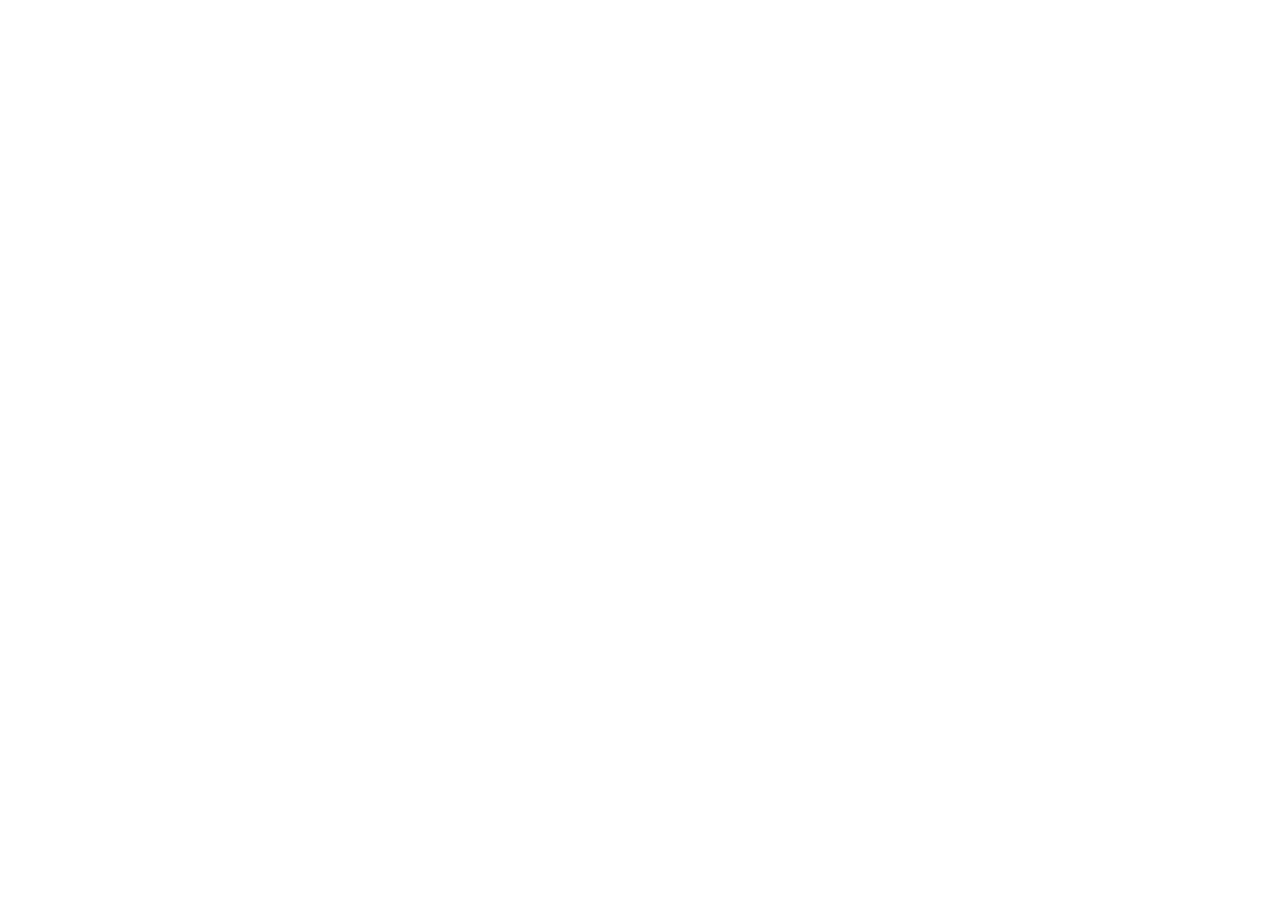
==== commit 25ae061c: "feat(lanzamiento): gana-ya.com redirige a la página de venta app.gana-ya.com/unete, parámetros y anc" ====
--- a/index.html
+++ b/index.html
@@ -3,258 +3,26 @@
 <head>
   <meta charset="utf-8">
   <meta name="viewport" content="width=device-width, initial-scale=1">
-  <title>GanaYa · Paga menos por lo que ya gastas</title>
-  <meta name="description" content="El club de beneficios que llega a Chile: descuentos de socio en restaurantes, belleza, gimnasios y tiendas. Y concursos promocionales exclusivos.">
-  <meta property="og:type" content="website">
-  <meta property="og:title" content="GanaYa · Paga menos por lo que ya gastas">
-  <meta property="og:description" content="Descuentos de socio cada semana en restaurantes, belleza, gimnasios y tiendas. Y concursos promocionales exclusivos. Anótate a la lista de espera.">
-  <meta property="og:image" content="https://gana-ya.com/assets/og.jpg">
-  <meta property="og:url" content="https://gana-ya.com">
-  <meta name="twitter:card" content="summary_large_image">
-  <meta name="twitter:image" content="https://gana-ya.com/assets/og.jpg">
-  <meta name="theme-color" content="#0b1830">
-  <link rel="canonical" href="https://gana-ya.com/">
-  <link rel="icon" type="image/png" sizes="32x32" href="assets/favicon.png">
-  <link rel="apple-touch-icon" href="assets/favicon-180.png">
-  <link rel="preconnect" href="https://fonts.googleapis.com">
-  <link rel="preconnect" href="https://fonts.gstatic.com" crossorigin>
-  <link href="https://fonts.googleapis.com/css2?family=Montserrat:ital,wght@0,700;0,800;0,900;1,800;1,900&family=Plus+Jakarta+Sans:wght@400;500;600;700;800&display=swap" rel="stylesheet">
-  <link rel="stylesheet" href="styles.css?v=20261005c">
-  <script src="/turnstile.js" defer></script>
-  <script src="app.js?v=20261005" defer></script>
+  <title>GanaYa</title>
+  <meta name="robots" content="noindex">
+  <!-- Portada de gana-ya.com el día del lanzamiento de socios (conception du 29/09, § 3.4).
+       Lleva a la página de venta de la app (/unete : la raíz manda a un visitante al login desde el 05/10) y conserva los parámetros (ref, UTM) y el ancla.
+       Preparada en landing/lanzamiento/, no publicada: ver LEEME.md. -->
+  <script>
+    (function () {
+      var l = window.location;
+      l.replace('https://app.gana-ya.com/unete' + (l.search || '') + (l.hash || ''));
+    })();
+  </script>
+  <meta http-equiv="refresh" content="0; url=https://app.gana-ya.com/unete">
+  <link rel="icon" type="image/png" sizes="32x32" href="/assets/favicon.png">
+  <style>
+    body { font-family: 'Montserrat', -apple-system, 'Helvetica Neue', Arial, sans-serif; background: #13243B; color: #fff;
+           min-height: 100vh; display: flex; align-items: center; justify-content: center; text-align: center; padding: 24px; margin: 0; }
+    a { color: #FFD966; font-weight: 700; }
+  </style>
 </head>
-<body class="premium">
-
-  <!-- 1. Hero -->
-  <header class="hero" id="hero">
-    <div class="hero-inner">
-      <img class="hero-logo" src="assets/logo.png" alt="GanaYa">
-      <p class="pastilla"><i aria-hidden="true"></i>Pre-lanzamiento en Chile</p>
-      <h1>Paga menos<br>por lo que <span class="fuerte">ya gastas.</span></h1>
-      <p class="hero-sub">Como socio de GanaYa tienes descuentos en <b>restaurantes,
-        belleza, gimnasios, tiendas</b> y comercios locales. Y además,
-        acceso a concursos promocionales exclusivos para socios.</p>
-      <button class="cta cta-hero" type="button">Quiero mi acceso anticipado
-        <svg viewBox="0 0 24 24" aria-hidden="true"><path d="M5 12h14M13 6l6 6-6 6"/></svg></button>
-      <div class="jauge">
-        <div class="jauge-top">
-          <span class="jauge-label"><span class="jauge-dot" aria-hidden="true"></span>Inscritos en el pre-lanzamiento</span>
-          <span class="jauge-num" id="jauge-num">2.400 / 2.500</span>
-        </div>
-        <div class="jauge-track"><div class="jauge-fill" id="jauge-fill" style="width:96%"></div></div>
-        <p class="jauge-estado" id="jauge-estado">Los primeros inscritos tendrán beneficios exclusivos</p>
-      </div>
-      <a class="link-secundario" href="#beneficios">Ver beneficios ↓</a>
-    </div>
-  </header>
-
-  <!-- Bandeau -->
-  <div class="cinta" aria-hidden="true">
-    <span>Descuentos de socio<em>★</em>Concursos exclusivos para socios<em>★</em>Sin permanencia<em>★</em>Comercios locales<em>★</em>Descuentos de socio<em>★</em>Concursos exclusivos para socios<em>★</em>Sin permanencia<em>★</em>Comercios locales<em>★</em></span>
-  </div>
-
-  <!-- 2. Descuentos -->
-  <section data-reveal class="descuentos suave" id="beneficios">
-    <p class="pastilla"><i aria-hidden="true"></i>Beneficios</p>
-    <h2>Descuentos que usas <span class="fuerte">cada semana</span></h2>
-    <p class="lead">Restaurantes, belleza, gimnasios, tiendas y más.
-      Aprovecha descuentos en tus compras habituales.</p>
-    <div class="grid-cats">
-      <article class="cat"><img class="cat-img" src="assets/brand/cat-gastronomia.webp" alt="" loading="lazy"><h3>Restaurantes</h3><p>come rico, paga menos</p></article>
-      <article class="cat"><img class="cat-img" src="assets/brand/cat-belleza.webp" alt="" loading="lazy"><h3>Belleza</h3><p>luce bien siempre</p></article>
-      <article class="cat"><img class="cat-img" src="assets/brand/cat-deporte.webp" alt="" loading="lazy"><h3>Gimnasios</h3><p>entrena todo el año</p></article>
-      <article class="cat"><img class="cat-img" src="assets/brand/cat-supermercados.webp" alt="" loading="lazy"><h3>Supermercado</h3><p>tu compra por menos</p></article>
-      <article class="cat"><img class="cat-img" src="assets/brand/cat-tiendas.webp" alt="" loading="lazy"><h3>Tiendas</h3><p>moda y más</p></article>
-      <article class="cat"><img class="cat-img" src="assets/brand/cat-automotriz-v2.webp" alt="" loading="lazy"><h3>Lavado de autos</h3><p>tu auto impecable</p></article>
-      <article class="cat"><img class="cat-img" src="assets/brand/cat-bienestar.webp" alt="" loading="lazy"><h3>Bienestar</h3><p>masajes y relajo</p></article>
-      <article class="cat"><img class="cat-img" src="assets/brand/cat-mascotas-v2.webp" alt="" loading="lazy"><h3>Mascotas</h3><p>cuida a tu regalón</p></article>
-    </div>
-    <p class="transition">Estamos sumando comercios en todo Chile. Los primeros
-      socios los conocerán antes que nadie.</p>
-  </section>
-
-  <!-- 3. Planes -->
-  <section data-reveal class="planes" id="planes">
-    <p class="pastilla"><i aria-hidden="true"></i>Membresía</p>
-    <h2>Tres planes, <span class="fuerte">sin permanencia</span></h2>
-    <p class="lead">Elige el tuyo cuando abramos. Con el pago anual tienes
-      <b>2 meses de regalo</b>.</p>
-    <div class="grid-planes">
-      <article class="plan plan-cobre">
-        <div class="plan-cab"><span class="plan-marca"><img src="assets/brand/trofeo-cobre.png" alt=""></span><span class="plan-nivel"><small>Socio</small>Cobre</span></div>
-      </article>
-      <article class="plan plan-plata">
-        <div class="plan-cab"><span class="plan-marca"><img src="assets/brand/trofeo-plata.png" alt=""></span><span class="plan-nivel"><small>Socio</small>Plata</span></div>
-      </article>
-      <article class="plan plan-oro">
-        <div class="plan-cab"><span class="plan-marca"><img src="assets/brand/trofeo-oro.png" alt=""></span><span class="plan-nivel"><small>Socio</small>Oro</span></div>
-      </article>
-    </div>
-  </section>
-
-  <!-- 4. Premios -->
-  <section data-reveal class="premios">
-    <p class="pastilla pastilla-noche"><i aria-hidden="true"></i>Solo para socios</p>
-    <h2>Y además, concursos exclusivos para <span class="oro">socios</span></h2>
-    <div class="premios-escena" role="img" aria-label="Premios referenciales: smartphone y audífonos">
-      <span class="premios-glow" aria-hidden="true"></span>
-      <img class="escena-regalos" src="assets/brand/premio-regalos.webp" alt="" loading="lazy">
-    </div>
-    <p>Concursos promocionales exclusivos para socios.</p>
-    <p class="ref">Imágenes referenciales. Cada concurso promocional contará con sus
-      bases legales públicas.</p>
-  </section>
-
-  <!-- 5. Cómo funciona -->
-  <section data-reveal class="como">
-    <p class="pastilla"><i aria-hidden="true"></i>Paso a paso</p>
-    <h2>¿Cómo <span class="fuerte">funciona?</span></h2>
-    <div class="grid-como">
-      <article><span class="num">1</span><h3>Regístrate y hazte socio</h3></article>
-      <article><span class="num">2</span><h3>Disfruta descuentos en los comercios de tu día a día</h3></article>
-      <article><span class="num">3</span><h3>Accede a concursos promocionales exclusivos</h3></article>
-      <article><span class="num">4</span><h3>Podrás ser seleccionado para vivir experiencias increíbles</h3></article>
-    </div>
-  </section>
-
-  <!-- 6. Transparencia -->
-  <section data-reveal class="transparencia suave">
-    <div class="transparencia-card">
-      <span class="escudo" aria-hidden="true"><svg viewBox="0 0 24 24"><path d="M12 3l7 3v5c0 4.5-3 8.3-7 10-4-1.7-7-5.5-7-10V6l7-3z"/><path d="M9 12l2 2 4-4"/></svg></span>
-      <h2>Transparencia <span class="fuerte">total</span></h2>
-      <p>GanaYa es un programa de beneficios operado por una sociedad constituida en
-        Chile, con domicilio en Santiago. Cada concurso promocional contará con bases
-        legales públicas que detallan el proceso de selección y la entrega de premios.</p>
-      <p>Pagas por los descuentos, y los concursos promocionales son
-        un beneficio adicional por ser socio.</p>
-    </div>
-  </section>
-
-  <!-- 7. FAQ -->
-  <section data-reveal class="faq">
-    <p class="pastilla"><i aria-hidden="true"></i>Dudas</p>
-    <h2>Preguntas <span class="fuerte">frecuentes</span></h2>
-    <details>
-      <summary>¿Qué es GanaYa?</summary>
-      <p>Un club de beneficios: una membresía que te da descuentos en comercios de todo
-        Chile (restaurantes, belleza, gimnasios, tiendas y más) y, además, acceso a
-        concursos promocionales exclusivos para socios.</p>
-    </details>
-    <details>
-      <summary>¿GanaYa es un club de descuentos o algo más?</summary>
-      <p>Es un club de descuentos. Pagas por los descuentos que usas cada semana
-        y los concursos promocionales vienen incluidos por ser socio, regidos por
-        bases legales públicas.</p>
-    </details>
-    <details>
-      <summary>¿Cuánto costará la membresía?</summary>
-      <p>Hay tres planes, sin permanencia: Socio Cobre a $9.990 al mes, Socio Plata a
-        $16.990 y Socio Oro a $19.990. Con el pago anual tienes 2 meses de regalo.</p>
-    </details>
-    <details>
-      <summary>¿Cómo accedo a los concursos promocionales?</summary>
-      <p>Todos los socios activos acceden a los concursos promocionales, sin pagos
-        adicionales. Ser socio es el único requisito.</p>
-    </details>
-    <details>
-      <summary>¿Cómo se selecciona a quien recibe el premio?</summary>
-      <p>Cada concurso promocional tiene bases legales públicas que detallan el proceso
-        de selección y la fecha de anuncio.</p>
-    </details>
-    <details>
-      <summary>¿Cómo recibo mi premio si soy seleccionado?</summary>
-      <p>Te contactamos por los datos de tu cuenta y coordinamos la entrega según las
-        bases legales del concurso. Cada entrega queda documentada.</p>
-    </details>
-    <details>
-      <summary>¿Qué pasa si no respondo dentro del plazo?</summary>
-      <p>Las bases legales de cada concurso definen el plazo de respuesta y el proceso
-        si la persona seleccionada no responde.</p>
-    </details>
-    <details>
-      <summary>¿Podré cancelar mi membresía cuando quiera?</summary>
-      <p>Sí. La membresía se podrá cancelar en cualquier momento, sin ataduras.</p>
-    </details>
-    <details>
-      <summary>¿Quiénes están detrás de GanaYa?</summary>
-      <p>Una sociedad constituida en Chile, con domicilio en Santiago. Puedes
-        escribirnos cuando quieras a
-        <a href="mailto:contacto@gana-ya.com">contacto@gana-ya.com</a>.</p>
-    </details>
-  </section>
-
-  <!-- 8. Formulaire -->
-  <section data-reveal class="registro" id="registro">
-    <div class="registro-card" id="registro-card">
-      <p class="pastilla"><i aria-hidden="true"></i>Lista de espera</p>
-      <h2>Sé de los <span class="fuerte">primeros</span></h2>
-      <p class="lead">Los primeros inscritos tendrán beneficios exclusivos.</p>
-      <form id="form-registro" novalidate>
-        <div class="ts-caja" id="ts-registro"></div>
-        <label for="nombre">Nombre</label>
-        <input id="nombre" name="nombre" type="text" autocomplete="given-name" placeholder="Tu nombre">
-
-        <label for="whatsapp">WhatsApp</label>
-        <div class="tel">
-          <select id="cc" class="prefijo-select" aria-label="Código de país"></select>
-          <input id="whatsapp" name="whatsapp" type="tel" inputmode="numeric" autocomplete="tel-national" placeholder="9 1234 5678" required>
-        </div>
-        <p class="field-err" id="err-whatsapp" hidden>Revisa tu número (solo dígitos, sin el código de país)</p>
-
-        <label for="email">Email</label>
-        <input id="email" name="email" type="email" autocomplete="email" placeholder="tucorreo@ejemplo.cl" required>
-        <p class="field-err" id="err-email" hidden>Revisa tu email</p>
-
-        <label class="consent">
-          <input id="consent" name="consent" type="checkbox" required>
-          <span>Acepto recibir comunicaciones de GanaYa por correo y WhatsApp. Puedo
-            darme de baja en cualquier momento.
-            <a href="privacidad.html" target="_blank">Política de Privacidad</a>.</span>
-        </label>
-        <p class="field-err" id="err-consent" hidden>Necesitamos tu OK para avisarte</p>
-
-        <input id="hp" name="hp" type="text" tabindex="-1" autocomplete="off" aria-hidden="true">
-
-        <button class="cta" type="submit">Reservar mi lugar</button>
-        <p id="form-msg" role="status"></p>
-        <p class="nota-form">Te avisaremos por WhatsApp y correo cuando comience el
-          lanzamiento. Nada de spam. Tus datos están protegidos conforme a la ley chilena
-          de protección de datos personales.</p>
-      </form>
-    </div>
-  </section>
-
-  <!-- 9. Contacto -->
-  <section data-reveal class="contacto">
-    <h2>¿Tienes dudas?</h2>
-    <p>Escríbenos:
-      <a href="mailto:contacto@gana-ya.com">contacto@gana-ya.com</a></p>
-    <p>Síguenos en Instagram:
-      <a href="https://www.instagram.com/ganayalatam" target="_blank" rel="noopener">@ganayalatam</a></p>
-  </section>
-
-  <!-- 10. Footer -->
-  <footer>
-    <img class="footer-logo" src="assets/logo-blanco.png" alt="GanaYa" loading="lazy">
-    <p>GanaYa es un programa de beneficios y membresía. Los concursos promocionales
-      son un beneficio exclusivo para socios y se rigen por sus bases legales,
-      disponibles en este sitio con cada concurso.</p>
-    <nav class="footer-links">
-      <a href="terminos.html">Términos y Condiciones</a> ·
-      <a href="privacidad.html">Política de Privacidad</a> ·
-      <a href="cookies.html">Política de Cookies</a> ·
-      <a href="mailto:contacto@gana-ya.com">Contacto</a> ·
-      <a href="https://www.instagram.com/ganayalatam" target="_blank" rel="noopener">Instagram</a>
-    </nav>
-    <p>© 2026 GanaYa · Santiago de Chile · <a href="mailto:contacto@gana-ya.com">contacto@gana-ya.com</a></p>
-  </footer>
-
-  <!-- 0. Sticky CTA -->
-  <div class="sticky-cta" id="sticky-cta" hidden>
-    <button class="cta cta-sticky" type="button">Quiero mi acceso anticipado</button>
-  </div>
-
-  <canvas id="confetti" aria-hidden="true"></canvas>
-
+<body>
+  <p>Te llevamos a GanaYa. Si no pasa nada, <a href="https://app.gana-ya.com/unete">toca aquí</a>.</p>
 </body>
 </html>
